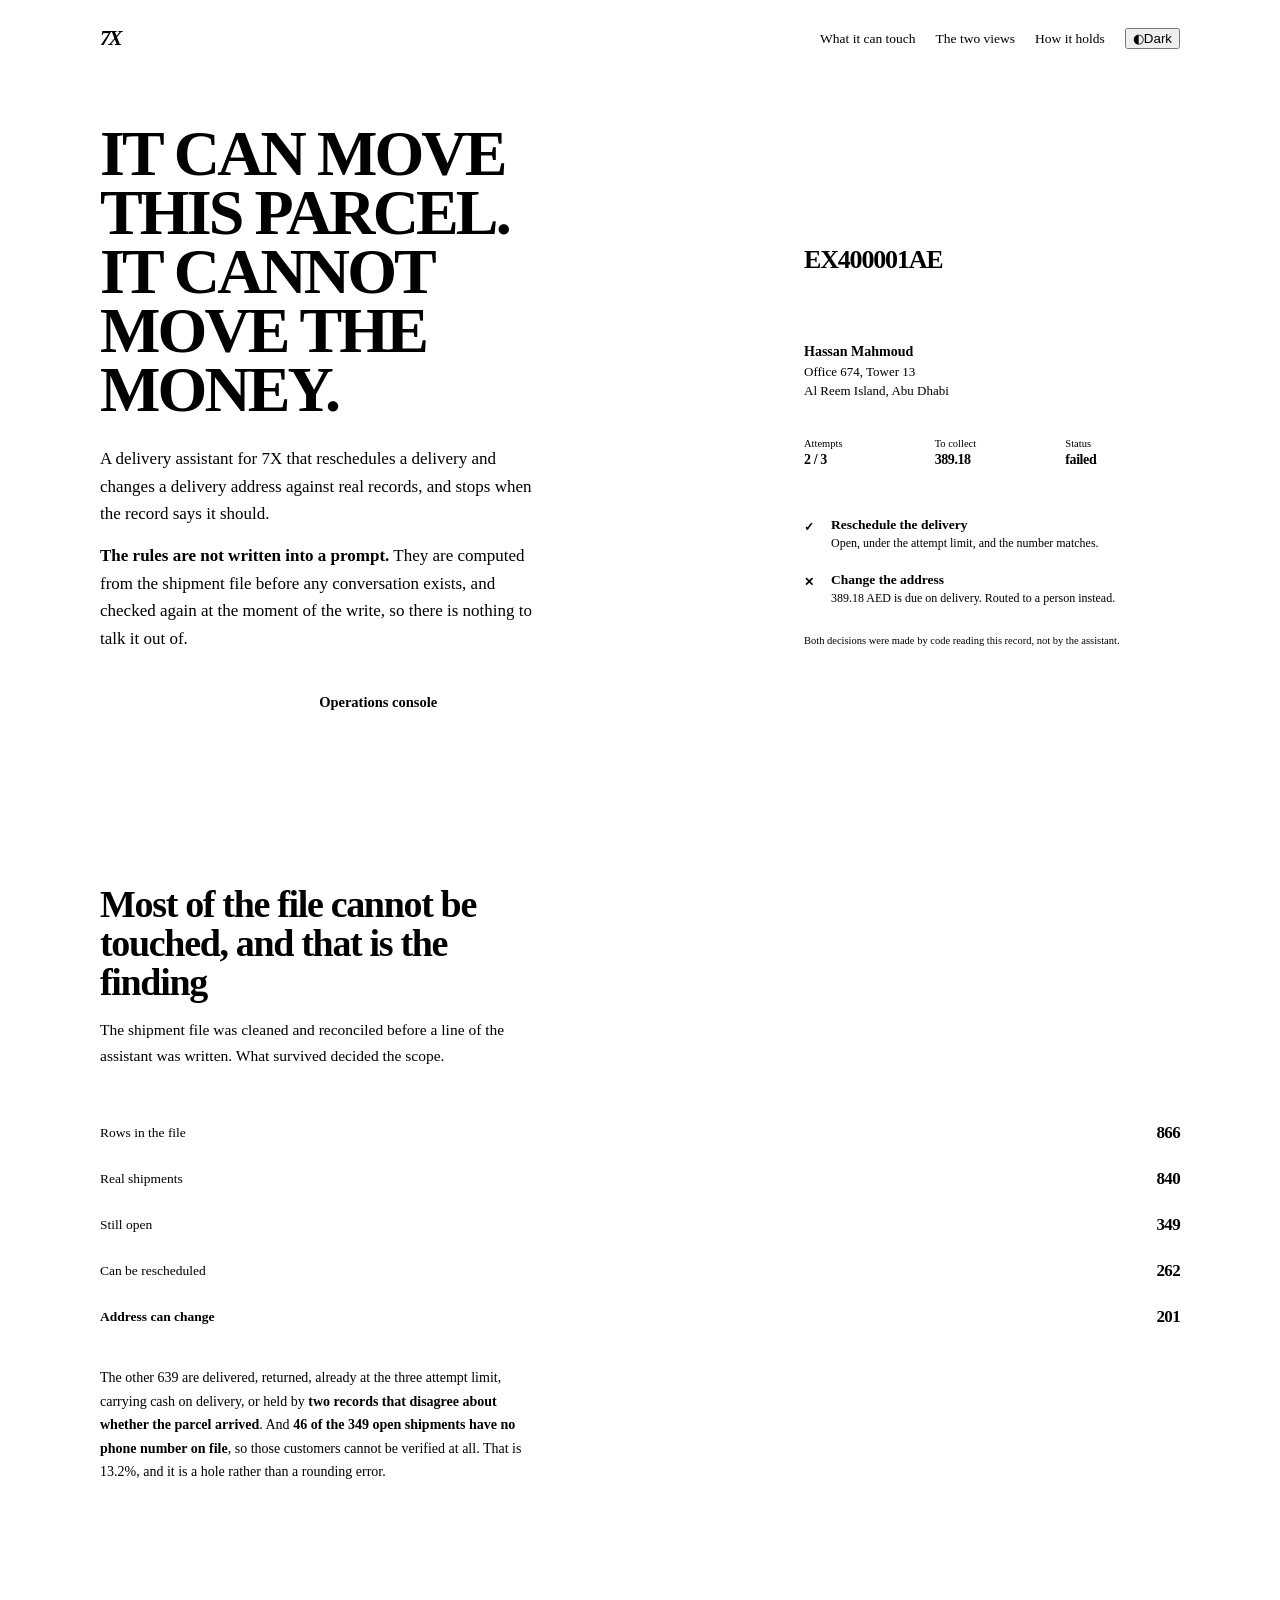
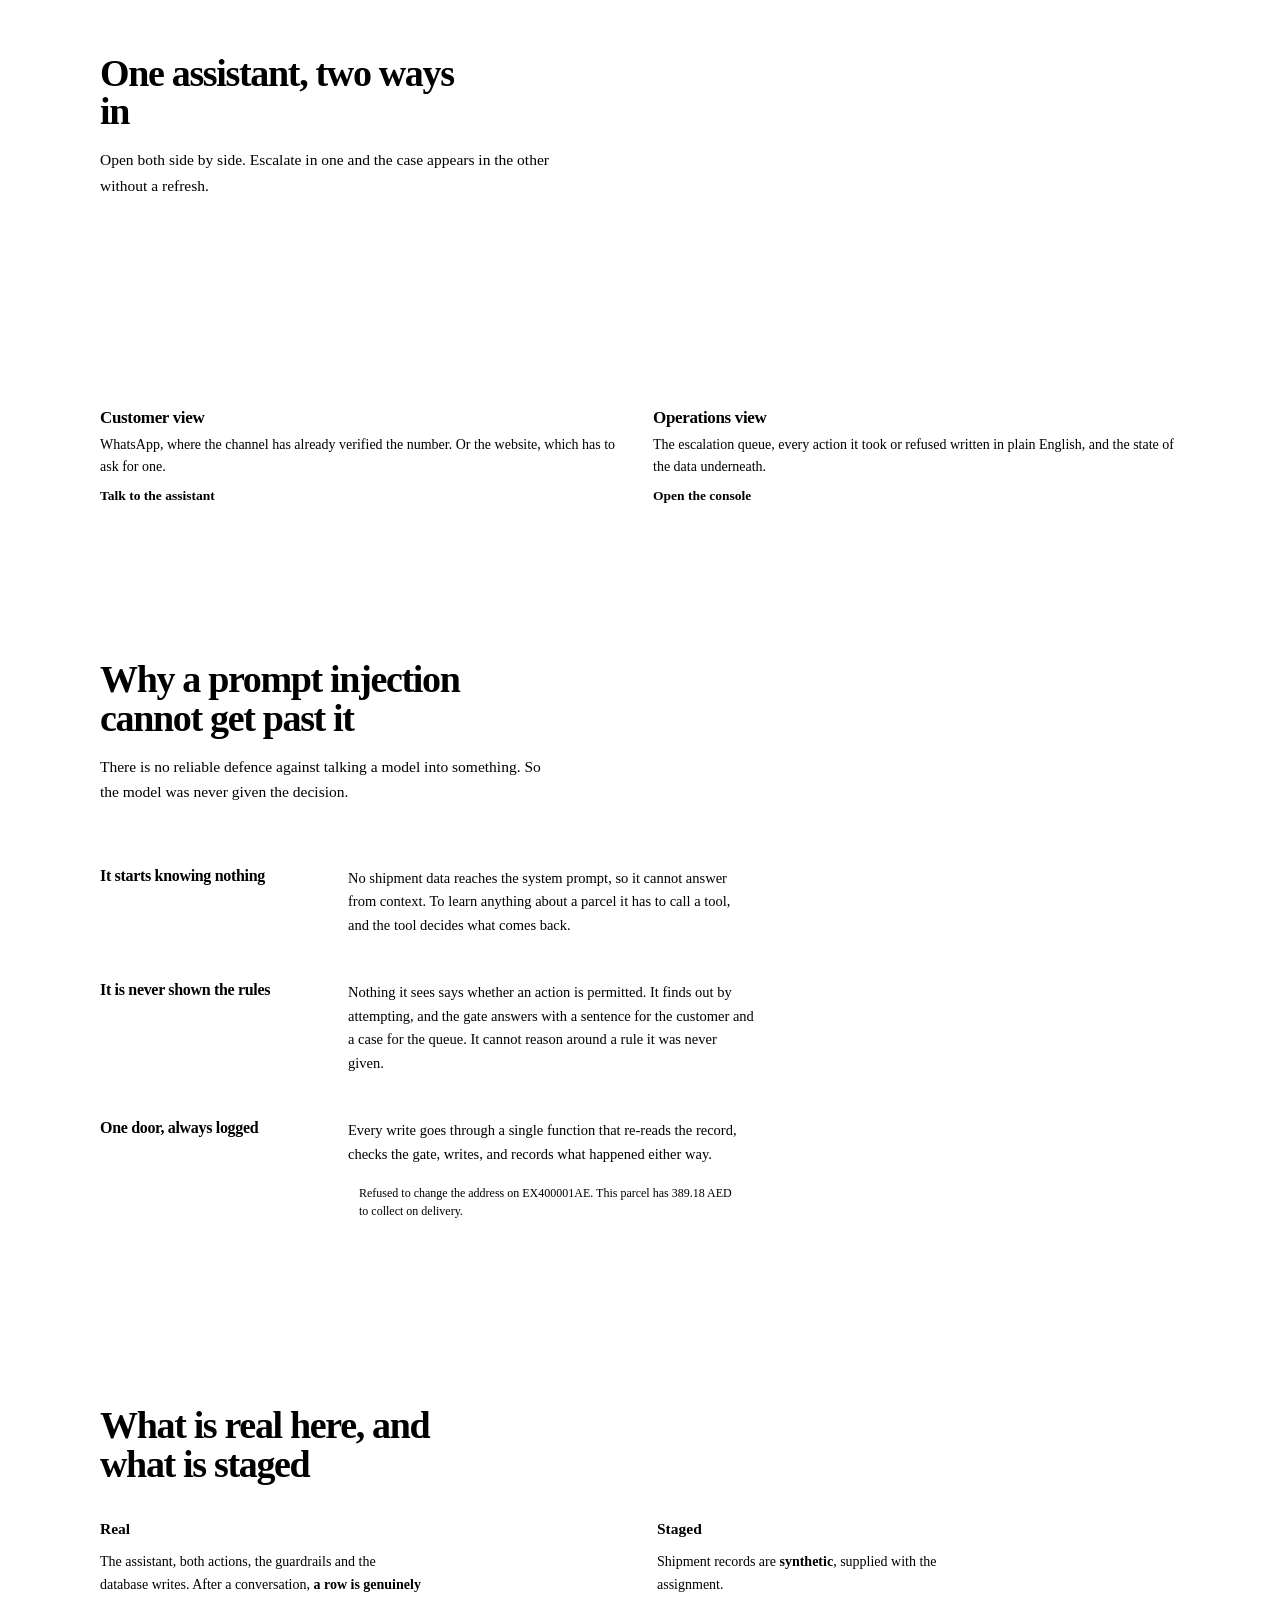
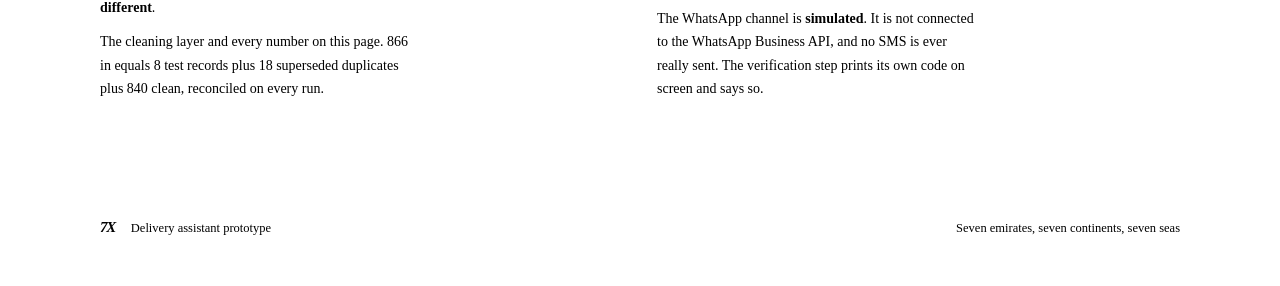
==== app/static/index.html @ ff7ba282 "Redesign both themes around the object this product is actually about The dark theme was dominant tr" ====
<!doctype html>
<html lang="en">
<head>
<meta charset="utf-8">
<meta name="viewport" content="width=device-width, initial-scale=1">
<title>7X delivery assistant</title>
<link rel="stylesheet" href="/static/theme.css">
<script src="/static/theme.js"></script>
<style>
/* ============================================================================
   Landing page.

   The hero is a waybill, because that is the object this product is actually
   about: a record, and a decision about whether it can be touched. It is not a
   picture of motion -- motion is 7X's corporate line, not this product's point.
   The product's point is restraint.

   Boldness is spent on that one object. Everything around it is quiet: hairline
   rules, one accent colour, no card kit, and one piece of motion on the whole
   page -- the two verdicts landing on the waybill once, on load.
   ============================================================================ */

body { display: block; }

.shell { max-width: 1080px; margin: 0 auto; padding: 0 28px; }
@media (max-width: 700px) { .shell { padding: 0 18px; } }

/* ---------------------------------------------------------------- nav */
nav { display: flex; align-items: center; gap: 20px; padding: 20px 0 0; }
nav .mark { font-family: var(--font-display); font-size: 21px; font-weight: 800;
            font-style: italic; letter-spacing: -.09em; color: var(--text); line-height: 1; }
nav .sp { flex: 1; }
nav a { color: var(--text-soft); text-decoration: none; font-size: 13.5px; font-weight: 520; }
nav a:hover { color: var(--text); }
@media (max-width: 760px) { nav .hide { display: none; } }

/* ---------------------------------------------------------------- hero */
.hero { display: grid; grid-template-columns: 1fr 392px; gap: 60px;
        align-items: center; padding: 76px 0 84px; }
@media (max-width: 960px) { .hero { grid-template-columns: 1fr; gap: 44px; padding: 52px 0 60px; } }

h1 { font-family: var(--font-display); font-weight: 800; text-transform: uppercase;
     font-size: clamp(38px, 5.6vw, 64px); letter-spacing: -.045em; line-height: .92;
     margin: 0 0 26px; max-width: 13ch; }
.claim { font-size: 17px; line-height: 1.62; color: var(--text-soft); max-width: 52ch;
         margin: 0 0 14px; }
.claim strong { color: var(--text); font-weight: 620; }
.hero .cta { display: flex; gap: 10px; flex-wrap: wrap; margin-top: 30px; }
.cta a { text-decoration: none; padding: 12px 20px; border-radius: 9px; font-size: 14.5px;
         font-weight: 620; }
.cta .solid { background: var(--brand); color: #fff; }
.cta .solid:hover { background: var(--brand-2); }
.cta .wire { color: var(--text); border: 1px solid var(--line-strong); }
.cta .wire:hover { border-color: var(--text-faint); background: var(--surface-2); }

/* ---------------------------------------------------------------- the waybill */
.bill { background: var(--surface); border: 1px solid var(--line-strong);
        border-radius: 4px; box-shadow: var(--shadow-lg); overflow: hidden;
        font-size: 13px; }
.bill-top { display: flex; align-items: center; gap: 10px; padding: 12px 16px;
            background: var(--ink); color: #fff; }
.bill-top .m { font-family: var(--font-display); font-size: 16px; font-weight: 800;
               font-style: italic; letter-spacing: -.09em; }
.bill-top .svc { margin-left: auto; font-size: 11px; color: rgba(255,255,255,.62);
                 font-weight: 560; }

.bill-id { padding: 16px 16px 12px; border-bottom: 1px dashed var(--line-strong); }
.bill-id .tn { font-family: var(--mono); font-size: 26px; font-weight: 600;
               letter-spacing: -.045em; line-height: 1; }
.bars { display: flex; align-items: flex-end; gap: 1.5px; height: 34px; margin-top: 12px; }
.bars i { display: block; background: var(--text); border-radius: .5px; }

.bill-to { padding: 13px 16px; border-bottom: 1px dashed var(--line-strong); }
.bill-to .who { font-weight: 640; font-size: 14px; margin-bottom: 2px; }
.bill-to .addr { color: var(--text-soft); line-height: 1.5; }

.bill-data { display: grid; grid-template-columns: 1fr 1fr 1fr; }
.bill-data div { padding: 11px 16px; border-right: 1px dashed var(--line-strong); }
.bill-data div:last-child { border-right: 0; }
.bill-data dt { font-size: 10.5px; color: var(--text-faint); margin-bottom: 3px; }
.bill-data dd { margin: 0; font-family: var(--mono); font-size: 14px; font-weight: 600;
                letter-spacing: -.03em; }

/* the perforation, because a waybill tears here */
.perf { height: 11px; background: var(--surface-2);
        border-top: 1px dashed var(--line-strong); border-bottom: 1px dashed var(--line-strong);
        -webkit-mask-image: radial-gradient(circle at 5.5px 50%, transparent 3.2px, #000 3.4px);
        mask-image: radial-gradient(circle at 5.5px 50%, transparent 3.2px, #000 3.4px);
        -webkit-mask-size: 11px 11px; mask-size: 11px 11px; }

.verdicts { padding: 4px 0 6px; background: var(--surface-2); }
.vrow { display: flex; align-items: flex-start; gap: 10px; padding: 10px 16px;
        opacity: 0; transform: translateY(5px); }
.vrow.in { animation: land .5s cubic-bezier(.2,.75,.3,1) forwards; }
.vrow:nth-child(2).in { animation-delay: .38s; }
@keyframes land { to { opacity: 1; transform: none; } }
.vmark { width: 17px; height: 17px; border-radius: 3px; flex-shrink: 0; margin-top: 1px;
         display: grid; place-items: center; font-size: 11px; font-weight: 800; color: #fff; }
.v-ok .vmark    { background: var(--ok); }
.v-no .vmark    { background: var(--blocked); }
.vrow b { display: block; font-size: 13.5px; font-weight: 620; }
.vrow span { display: block; font-size: 12px; color: var(--text-soft); line-height: 1.45;
             margin-top: 2px; }
.bill-foot { padding: 9px 16px 11px; font-size: 10.5px; color: var(--text-faint);
             border-top: 1px solid var(--line); line-height: 1.5; }

/* ---------------------------------------------------------------- sections */
section { padding: 78px 0; border-top: 1px solid var(--line); }
@media (max-width: 700px) { section { padding: 54px 0; } }
h2 { font-family: var(--font-display); font-weight: 800; font-size: clamp(26px, 3.4vw, 38px);
     letter-spacing: -.035em; line-height: 1.02; margin: 0 0 16px; max-width: 20ch; }
.lede { font-size: 15.5px; line-height: 1.64; color: var(--text-soft); max-width: 58ch; margin: 0; }

/* ---------------------------------------------------------------- funnel */
.funnel { margin-top: 42px; }
.fr { display: grid; grid-template-columns: 158px 1fr 74px; gap: 16px; align-items: center;
      padding: 13px 0; border-bottom: 1px solid var(--line); }
.fr:first-child { border-top: 1px solid var(--line); }
@media (max-width: 700px) { .fr { grid-template-columns: 110px 1fr 58px; gap: 10px; } }
.fr .lab { font-size: 13.5px; color: var(--text-soft); }
.fr .track { height: 10px; background: var(--surface-3); border-radius: 2px; overflow: hidden; }
.fr .fill { height: 100%; background: var(--line-strong); border-radius: 2px;
            transform-origin: left; }
.fr.hi .fill { background: var(--brand); }
.fr.hi .lab, .fr.hi .n { color: var(--text); font-weight: 640; }
.fr .n { font-family: var(--mono); font-size: 17px; font-weight: 600; letter-spacing: -.04em;
         text-align: right; font-variant-numeric: tabular-nums; }
.fr.hi .n { color: var(--brand); }
.fnote { margin-top: 26px; font-size: 14px; color: var(--text-soft); line-height: 1.68;
         max-width: 64ch; }
.fnote strong { color: var(--text); font-weight: 620; }

/* ---------------------------------------------------------------- surfaces */
.two { display: grid; grid-template-columns: 1fr 1fr; gap: 26px; margin-top: 42px; }
@media (max-width: 820px) { .two { grid-template-columns: 1fr; gap: 20px; } }
.surf { display: block; text-decoration: none; color: inherit; }
.surf .shot { height: 152px; border: 1px solid var(--line-strong); border-radius: 4px;
              background: var(--surface); overflow: hidden; position: relative;
              transition: border-color .15s; }
.surf:hover .shot { border-color: var(--brand); }
.surf h3 { font-size: 17px; font-weight: 700; letter-spacing: -.02em; margin: 16px 0 6px; }
.surf p { margin: 0; font-size: 14px; color: var(--text-soft); line-height: 1.55; }
.surf .link { display: inline-block; margin-top: 11px; font-size: 13.5px; font-weight: 620;
              color: var(--brand); }
.blk { position: absolute; background: var(--surface-3); border-radius: 2px; }
.blk.b { background: var(--brand); } .blk.g { background: var(--ok); opacity: .55; }
.blk.c { background: var(--blocked); opacity: .5; }

/* ---------------------------------------------------------------- properties */
.props { margin-top: 40px; display: grid; gap: 0; }
.prop { display: grid; grid-template-columns: 220px 1fr; gap: 28px; padding: 22px 0;
        border-bottom: 1px solid var(--line); }
.prop:first-child { border-top: 1px solid var(--line); }
@media (max-width: 760px) { .prop { grid-template-columns: 1fr; gap: 8px; } }
.prop h4 { margin: 0; font-size: 16px; font-weight: 680; letter-spacing: -.02em; }
.prop p { margin: 0; font-size: 14.5px; line-height: 1.62; color: var(--text-soft); max-width: 56ch; }
.prop code { display: block; margin-top: 10px; font-family: var(--mono); font-size: 12px;
             color: var(--blocked); background: var(--blocked-bg); padding: 8px 11px;
             border-radius: 4px; line-height: 1.5; border-left: 3px solid var(--blocked); }

/* ---------------------------------------------------------------- honesty */
.split { display: grid; grid-template-columns: 1fr 1fr; gap: 34px; margin-top: 36px; }
@media (max-width: 760px) { .split { grid-template-columns: 1fr; gap: 26px; } }
.split h4 { margin: 0 0 12px; font-size: 15.5px; font-weight: 680; }
.split p { margin: 0 0 11px; font-size: 14px; line-height: 1.66; color: var(--text-soft);
           max-width: 46ch; }
.split strong { color: var(--text); font-weight: 620; }

footer { padding: 30px 0 42px; border-top: 1px solid var(--line); display: flex;
         gap: 16px; align-items: baseline; flex-wrap: wrap;
         font-size: 12.5px; color: var(--text-faint); }
footer .mark { font-family: var(--font-display); font-size: 15px; font-weight: 800;
               font-style: italic; letter-spacing: -.09em; color: var(--text); }
footer .sp { flex: 1; }
</style>
</head>
<body>

<div class="shell">

  <nav>
    <span class="mark">7X</span>
    <span class="sp"></span>
    <a href="#scope" class="hide">What it can touch</a>
    <a href="#surfaces" class="hide">The two views</a>
    <a href="#holds" class="hide">How it holds</a>
    <button class="theme-btn" onclick="toggleTheme()">
      <span aria-hidden="true">◐</span><span data-theme-label>Dark</span>
    </button>
  </nav>

  <!-- ===================================================== hero
       The waybill is the argument. A record, and what may be done to it. -->
  <div class="hero">

    <div>
      <h1>It can move this parcel. It cannot move the money.</h1>
      <p class="claim">
        A delivery assistant for 7X that reschedules a delivery and changes a delivery address
        against real records, and stops when the record says it should.
      </p>
      <p class="claim">
        <strong>The rules are not written into a prompt.</strong> They are computed from the
        shipment file before any conversation exists, and checked again at the moment of the
        write, so there is nothing to talk it out of.
      </p>
      <div class="cta">
        <a class="solid" href="/chat">Open the customer view</a>
        <a class="wire" href="/ops">Operations console</a>
      </div>
    </div>

    <div class="bill" id="bill">
      <div class="bill-top"><span class="m">7X</span><span>Waybill</span>
        <span class="svc">Domestic standard</span></div>

      <div class="bill-id">
        <div class="tn">EX400001AE</div>
        <div class="bars" id="bars"></div>
      </div>

      <div class="bill-to">
        <div class="who">Hassan Mahmoud</div>
        <div class="addr">Office 674, Tower 13<br>Al Reem Island, Abu Dhabi</div>
      </div>

      <dl class="bill-data">
        <div><dt>Attempts</dt><dd>2 / 3</dd></div>
        <div><dt>To collect</dt><dd>389.18</dd></div>
        <div><dt>Status</dt><dd>failed</dd></div>
      </dl>

      <div class="perf"></div>

      <div class="verdicts">
        <div class="vrow v-ok"><span class="vmark">✓</span>
          <div><b>Reschedule the delivery</b>
            <span>Open, under the attempt limit, and the number matches.</span></div></div>
        <div class="vrow v-no"><span class="vmark">✕</span>
          <div><b>Change the address</b>
            <span>389.18 AED is due on delivery. Routed to a person instead.</span></div></div>
      </div>

      <div class="bill-foot">
        Both decisions were made by code reading this record, not by the assistant.
      </div>
    </div>

  </div>

  <!-- ===================================================== scope -->
  <section id="scope">
    <h2>Most of the file cannot be touched, and that is the finding</h2>
    <p class="lede">
      The shipment file was cleaned and reconciled before a line of the assistant was written.
      What survived decided the scope.
    </p>

    <div class="funnel" id="funnel">
      <div class="fr"><span class="lab">Rows in the file</span>
        <div class="track"><div class="fill" data-w="100"></div></div><span class="n">866</span></div>
      <div class="fr"><span class="lab">Real shipments</span>
        <div class="track"><div class="fill" data-w="97.0"></div></div><span class="n">840</span></div>
      <div class="fr"><span class="lab">Still open</span>
        <div class="track"><div class="fill" data-w="40.3"></div></div><span class="n">349</span></div>
      <div class="fr"><span class="lab">Can be rescheduled</span>
        <div class="track"><div class="fill" data-w="30.3"></div></div><span class="n">262</span></div>
      <div class="fr hi"><span class="lab">Address can change</span>
        <div class="track"><div class="fill" data-w="23.2"></div></div><span class="n">201</span></div>
    </div>

    <p class="fnote">
      The other 639 are delivered, returned, already at the three attempt limit, carrying cash on
      delivery, or held by <strong>two records that disagree about whether the parcel arrived</strong>.
      And <strong>46 of the 349 open shipments have no phone number on file</strong>, so those
      customers cannot be verified at all. That is 13.2%, and it is a hole rather than a rounding error.
    </p>
  </section>

  <!-- ===================================================== surfaces -->
  <section id="surfaces">
    <h2>One assistant, two ways in</h2>
    <p class="lede">
      Open both side by side. Escalate in one and the case appears in the other without a refresh.
    </p>

    <div class="two">

      <a class="surf" href="/chat">
        <div class="shot">
          <span class="blk" style="left:14px;top:14px;width:38%;height:8px"></span>
          <span class="blk g" style="right:14px;top:32px;width:54%;height:24px"></span>
          <span class="blk" style="left:14px;top:66px;width:62%;height:30px"></span>
          <span class="blk g" style="right:14px;top:104px;width:34%;height:16px"></span>
          <span class="blk b" style="left:14px;bottom:14px;width:26%;height:7px"></span>
        </div>
        <h3>Customer view</h3>
        <p>WhatsApp, where the channel has already verified the number. Or the website, which
           has to ask for one.</p>
        <span class="link">Talk to the assistant</span>
      </a>

      <a class="surf" href="/ops">
        <div class="shot">
          <span class="blk" style="left:12px;top:12px;width:24%;height:128px"></span>
          <span class="blk b" style="left:12px;top:12px;width:24%;height:20px"></span>
          <span class="blk" style="left:40%;top:12px;width:34%;height:7px"></span>
          <span class="blk" style="left:40%;top:30px;width:48%;height:58px"></span>
          <span class="blk c" style="left:40%;top:96px;width:30%;height:14px"></span>
          <span class="blk" style="right:12px;top:12px;width:8%;height:128px"></span>
        </div>
        <h3>Operations view</h3>
        <p>The escalation queue, every action it took or refused written in plain English, and
           the state of the data underneath.</p>
        <span class="link">Open the console</span>
      </a>

    </div>
  </section>

  <!-- ===================================================== how it holds -->
  <section id="holds">
    <h2>Why a prompt injection cannot get past it</h2>
    <p class="lede">
      There is no reliable defence against talking a model into something. So the model was never
      given the decision.
    </p>

    <div class="props">
      <div class="prop">
        <h4>It starts knowing nothing</h4>
        <p>No shipment data reaches the system prompt, so it cannot answer from context. To learn
           anything about a parcel it has to call a tool, and the tool decides what comes back.</p>
      </div>
      <div class="prop">
        <h4>It is never shown the rules</h4>
        <p>Nothing it sees says whether an action is permitted. It finds out by attempting, and
           the gate answers with a sentence for the customer and a case for the queue. It cannot
           reason around a rule it was never given.</p>
      </div>
      <div class="prop">
        <h4>One door, always logged</h4>
        <p>Every write goes through a single function that re-reads the record, checks the gate,
           writes, and records what happened either way.
           <code>Refused to change the address on EX400001AE. This parcel has 389.18 AED to collect on delivery.</code></p>
      </div>
    </div>
  </section>

  <!-- ===================================================== honesty -->
  <section>
    <h2>What is real here, and what is staged</h2>

    <div class="split">
      <div>
        <h4>Real</h4>
        <p>The assistant, both actions, the guardrails and the database writes. After a
           conversation, <strong>a row is genuinely different</strong>.</p>
        <p>The cleaning layer and every number on this page. 866 in equals 8 test records plus
           18 superseded duplicates plus 840 clean, reconciled on every run.</p>
      </div>
      <div>
        <h4>Staged</h4>
        <p>Shipment records are <strong>synthetic</strong>, supplied with the assignment.</p>
        <p>The WhatsApp channel is <strong>simulated</strong>. It is not connected to the WhatsApp
           Business API, and no SMS is ever really sent. The verification step prints its own code
           on screen and says so.</p>
      </div>
    </div>
  </section>

  <footer>
    <span class="mark">7X</span>
    <span>Delivery assistant prototype</span>
    <span class="sp"></span>
    <span>Seven emirates, seven continents, seven seas</span>
  </footer>

</div>

<script>
/* The barcode is derived from the tracking number on the waybill, so it encodes
   the thing it sits under rather than being a decorative texture. */
(function () {
  const tn = document.querySelector(".bill .tn").textContent.trim();
  const bars = document.getElementById("bars");
  let seed = 0;
  for (const ch of tn) seed = (seed * 33 + ch.charCodeAt(0)) >>> 0;
  for (let i = 0; i < 52; i++) {
    seed = (seed * 1103515245 + 12345) >>> 0;
    const b = document.createElement("i");
    b.style.width  = (1 + (seed >> 8) % 3) + "px";
    b.style.height = (68 + (seed >> 16) % 32) + "%";
    b.style.opacity = ((seed >> 4) % 3 === 0) ? ".35" : "1";
    bars.appendChild(b);
  }
})();

/* One orchestrated moment on the whole page: the two verdicts landing on the
   waybill, once, when it comes into view. Nothing else animates on scroll. */
(function () {
  const rows = document.querySelectorAll(".vrow");
  const fills = document.querySelectorAll(".fr .fill");
  fills.forEach(f => { f.style.width = "0%"; });

  const reveal = () => {
    rows.forEach(r => r.classList.add("in"));
    fills.forEach((f, i) => {
      f.style.transition = "width .7s cubic-bezier(.2,.8,.25,1) " + (i * .07 + .05) + "s";
      f.style.width = f.dataset.w + "%";
    });
  };

  if (!window.IntersectionObserver ||
      window.matchMedia("(prefers-reduced-motion: reduce)").matches) {
    rows.forEach(r => r.style.cssText = "opacity:1;transform:none");
    fills.forEach(f => f.style.width = f.dataset.w + "%");
    return;
  }
  const io = new IntersectionObserver((es) => {
    es.forEach(e => { if (e.isIntersecting) { reveal(); io.disconnect(); } });
  }, { threshold: .25 });
  io.observe(document.getElementById("bill"));
  io.observe(document.getElementById("funnel"));
})();
</script>
</body>
</html>
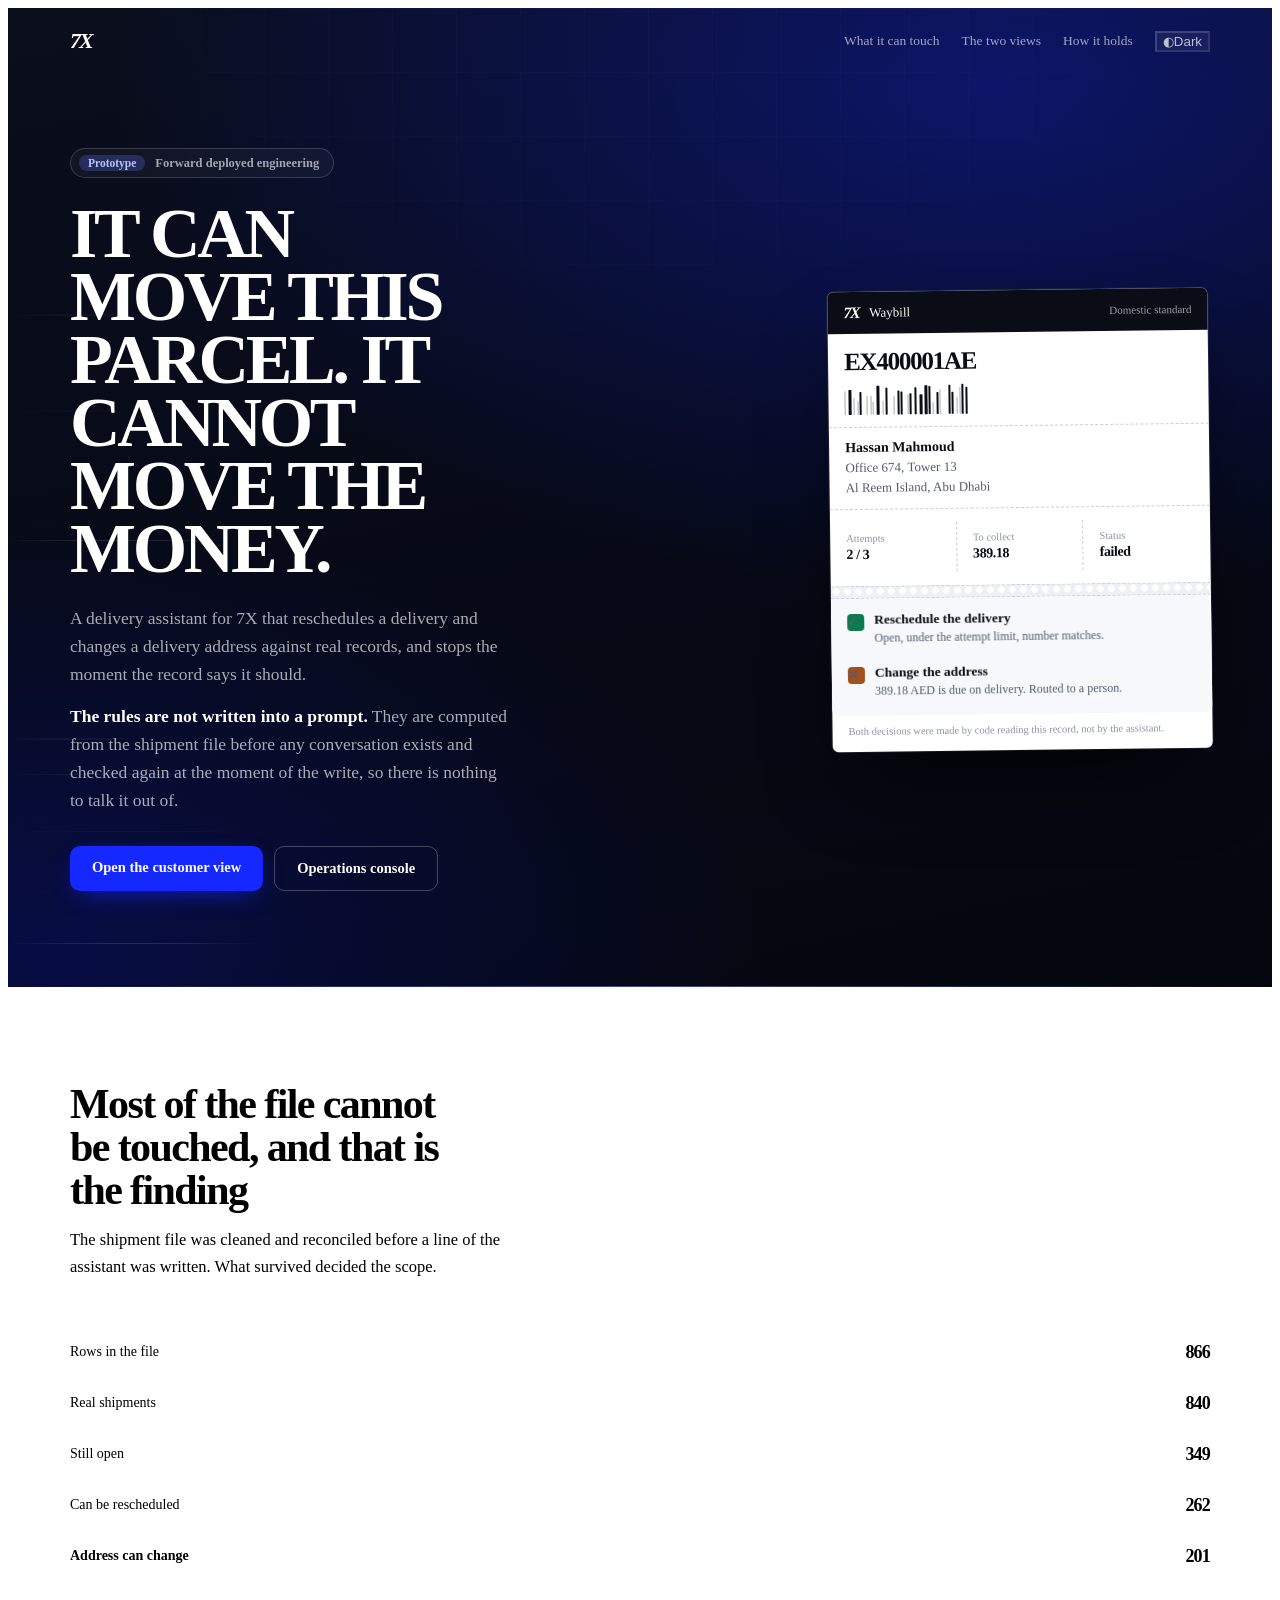
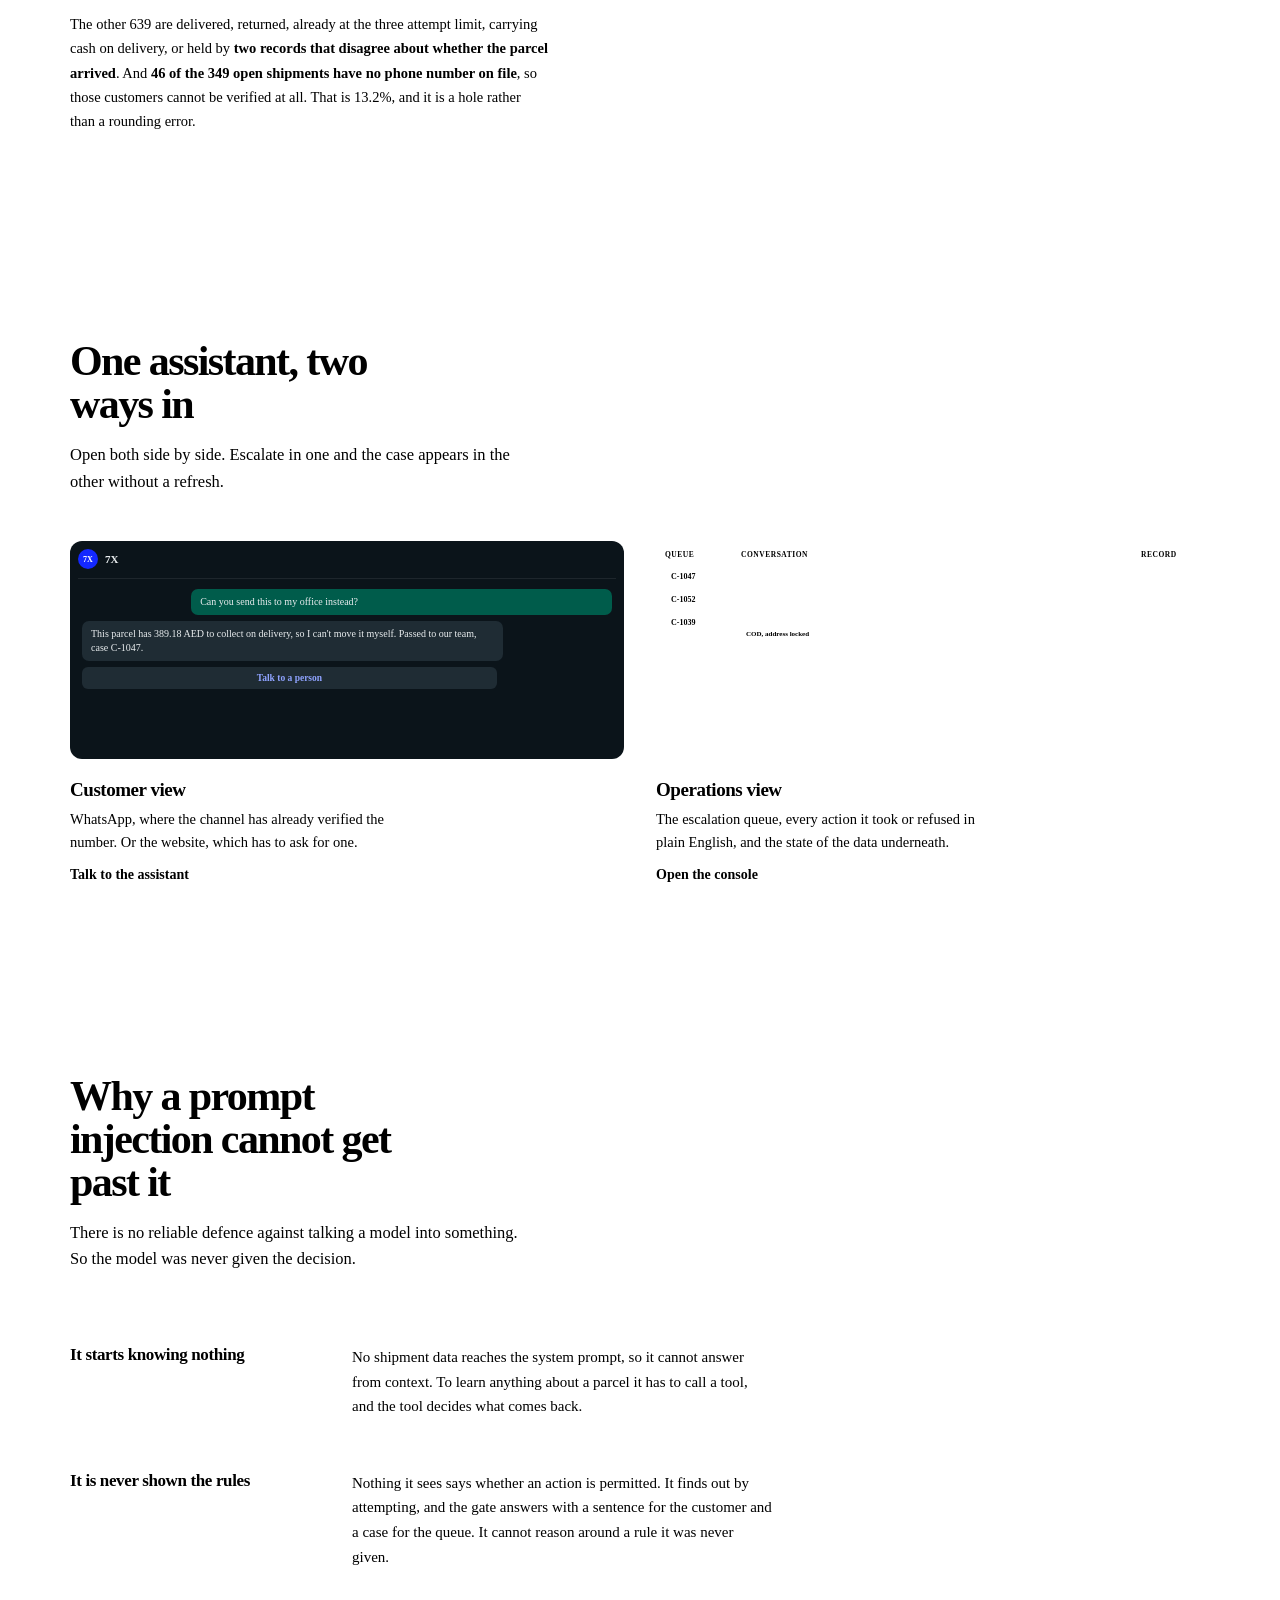
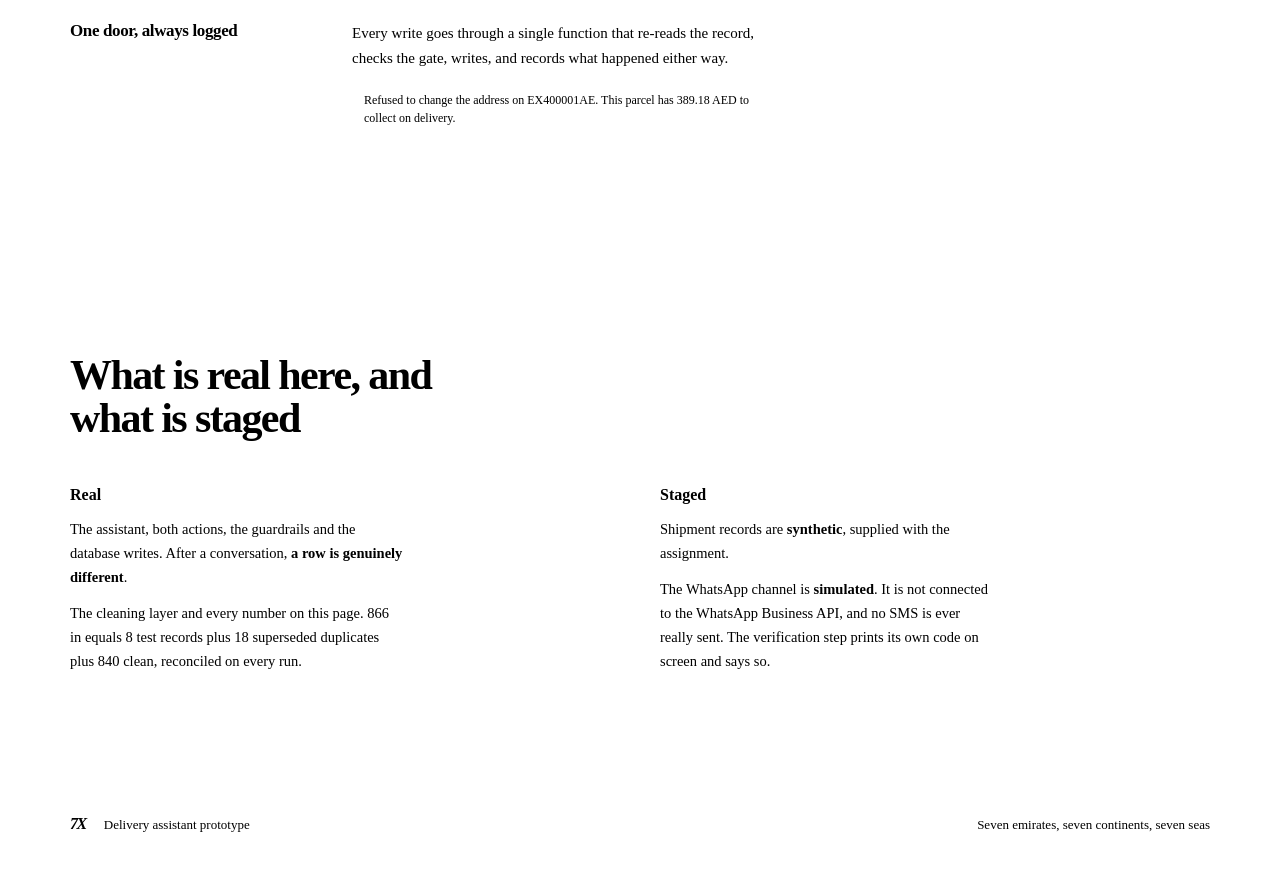
==== commit 6585762e: "Landing page: motion hero back, waybill inside it, white page underneath Two corrections.  The light" ====
--- a/app/static/index.html
+++ b/app/static/index.html
@@ -10,253 +10,303 @@
 /* ============================================================================
    Landing page.
 
-   The hero is a waybill, because that is the object this product is actually
-   about: a record, and a decision about whether it can be touched. It is not a
-   picture of motion -- motion is 7X's corporate line, not this product's point.
-   The product's point is restraint.
-
-   Boldness is spent on that one object. Everything around it is quiet: hairline
-   rules, one accent colour, no card kit, and one piece of motion on the whole
-   page -- the two verdicts landing on the waybill once, on load.
+   Built the way real product sites are: a dark hero band holding the motion and
+   the product object, then a white page under it with generous rhythm and one
+   tinted band for separation. The hero stays dark in BOTH themes, which is both
+   a common pattern and how 7x.ae itself works.
+
+   Two ideas share the hero on purpose. The light trails carry 7X's own line, a
+   world in motion. The waybill floating in them carries THIS product's line,
+   which is the opposite: a record, and a decision to stop. The tension between
+   the two is the argument.
    ============================================================================ */
 
 body { display: block; }
-
-.shell { max-width: 1080px; margin: 0 auto; padding: 0 28px; }
-@media (max-width: 700px) { .shell { padding: 0 18px; } }
-
-/* ---------------------------------------------------------------- nav */
-nav { display: flex; align-items: center; gap: 20px; padding: 20px 0 0; }
-nav .mark { font-family: var(--font-display); font-size: 21px; font-weight: 800;
-            font-style: italic; letter-spacing: -.09em; color: var(--text); line-height: 1; }
+.shell { max-width: 1140px; margin: 0 auto; padding: 0 32px; }
+@media (max-width: 720px) { .shell { padding: 0 20px; } }
+
+/* ================================================================ hero band */
+.hero {
+  position: relative; overflow: hidden; isolation: isolate;
+  background:
+    radial-gradient(120% 90% at 78% 8%, rgba(20,40,255,.34), transparent 58%),
+    radial-gradient(90% 70% at 4% 96%, rgba(10,23,184,.3), transparent 62%),
+    linear-gradient(168deg, #0a0e1d 0%, #070a17 46%, #05070f 100%);
+  color: #fff;
+}
+.hero::after {                       /* hairline horizon so the band does not float */
+  content: ""; position: absolute; left: 0; right: 0; bottom: 0; height: 1px;
+  background: linear-gradient(90deg, transparent, rgba(110,130,255,.55), transparent);
+}
+
+.trails { position: absolute; inset: 0; z-index: 0; pointer-events: none;
+          -webkit-mask-image: linear-gradient(90deg, transparent, #000 14%, #000 86%, transparent);
+          mask-image: linear-gradient(90deg, transparent, #000 14%, #000 86%, transparent); }
+.trail { position: absolute; left: -32%; height: 1.5px; border-radius: 2px;
+         background: linear-gradient(90deg, transparent, var(--c), transparent);
+         animation: streak var(--d) linear infinite var(--delay); }
+@keyframes streak { from { transform: translateX(0); } to { transform: translateX(420%); } }
+
+.grid-bg { position: absolute; inset: 0; z-index: 0; opacity: .5;
+  background-image: linear-gradient(rgba(255,255,255,.045) 1px, transparent 1px),
+                    linear-gradient(90deg, rgba(255,255,255,.045) 1px, transparent 1px);
+  background-size: 64px 64px;
+  -webkit-mask-image: radial-gradient(ellipse 80% 60% at 50% 0%, #000, transparent 75%);
+  mask-image: radial-gradient(ellipse 80% 60% at 50% 0%, #000, transparent 75%); }
+
+/* --- nav */
+nav { position: relative; z-index: 3; display: flex; align-items: center; gap: 22px;
+      padding: 22px 0; }
+nav .mark { font-family: var(--font-display); font-size: 22px; font-weight: 800;
+            font-style: italic; letter-spacing: -.09em; color: #fff; line-height: 1; }
 nav .sp { flex: 1; }
-nav a { color: var(--text-soft); text-decoration: none; font-size: 13.5px; font-weight: 520; }
-nav a:hover { color: var(--text); }
-@media (max-width: 760px) { nav .hide { display: none; } }
-
-/* ---------------------------------------------------------------- hero */
-.hero { display: grid; grid-template-columns: 1fr 392px; gap: 60px;
-        align-items: center; padding: 76px 0 84px; }
-@media (max-width: 960px) { .hero { grid-template-columns: 1fr; gap: 44px; padding: 52px 0 60px; } }
+nav a { color: rgba(255,255,255,.62); text-decoration: none; font-size: 13.5px; font-weight: 520; }
+nav a:hover { color: #fff; }
+nav .theme-btn { background: rgba(255,255,255,.06); border-color: rgba(255,255,255,.16);
+                 color: rgba(255,255,255,.72); }
+nav .theme-btn:hover { color: #fff; border-color: rgba(255,255,255,.34); }
+@media (max-width: 800px) { nav .hide { display: none; } }
+
+/* --- hero content */
+.hero-in { position: relative; z-index: 2; display: grid;
+           grid-template-columns: 1fr 380px; gap: 64px; align-items: center;
+           padding: 74px 0 96px; }
+@media (max-width: 980px) { .hero-in { grid-template-columns: 1fr; gap: 48px; padding: 50px 0 64px; } }
+
+.tagline { display: inline-flex; align-items: center; gap: 10px; font-size: 12.5px;
+           font-weight: 560; color: rgba(255,255,255,.62); margin-bottom: 24px;
+           border: 1px solid rgba(255,255,255,.16); border-radius: 100px;
+           padding: 6px 14px 6px 8px; background: rgba(255,255,255,.04); }
+.tagline b { background: rgba(94,112,255,.26); color: #b9c3ff; font-weight: 650;
+             border-radius: 100px; padding: 2px 9px; font-size: 11.5px; }
 
 h1 { font-family: var(--font-display); font-weight: 800; text-transform: uppercase;
-     font-size: clamp(38px, 5.6vw, 64px); letter-spacing: -.045em; line-height: .92;
-     margin: 0 0 26px; max-width: 13ch; }
-.claim { font-size: 17px; line-height: 1.62; color: var(--text-soft); max-width: 52ch;
-         margin: 0 0 14px; }
-.claim strong { color: var(--text); font-weight: 620; }
-.hero .cta { display: flex; gap: 10px; flex-wrap: wrap; margin-top: 30px; }
-.cta a { text-decoration: none; padding: 12px 20px; border-radius: 9px; font-size: 14.5px;
-         font-weight: 620; }
-.cta .solid { background: var(--brand); color: #fff; }
-.cta .solid:hover { background: var(--brand-2); }
-.cta .wire { color: var(--text); border: 1px solid var(--line-strong); }
-.cta .wire:hover { border-color: var(--text-faint); background: var(--surface-2); }
-
-/* ---------------------------------------------------------------- the waybill */
-.bill { background: var(--surface); border: 1px solid var(--line-strong);
-        border-radius: 4px; box-shadow: var(--shadow-lg); overflow: hidden;
-        font-size: 13px; }
+     font-size: clamp(40px, 6vw, 70px); letter-spacing: -.048em; line-height: .9;
+     margin: 0 0 24px; max-width: 12ch; }
+.claim { font-size: 17.5px; line-height: 1.6; color: rgba(255,255,255,.66);
+         max-width: 50ch; margin: 0 0 14px; }
+.claim strong { color: #fff; font-weight: 620; }
+
+.cta { display: flex; gap: 11px; flex-wrap: wrap; margin-top: 32px; }
+.cta a { text-decoration: none; padding: 13px 22px; border-radius: 10px; font-size: 14.5px;
+         font-weight: 640; transition: background .14s, border-color .14s; }
+.cta .solid { background: #1428ff; color: #fff; box-shadow: 0 8px 26px -10px rgba(20,40,255,.9); }
+.cta .solid:hover { background: #3a4dff; }
+.cta .wire { color: #fff; border: 1px solid rgba(255,255,255,.24); }
+.cta .wire:hover { border-color: rgba(255,255,255,.55); background: rgba(255,255,255,.05); }
+
+/* --- the waybill, floating in the motion */
+.bill { background: #fff; color: #0a0c16; border-radius: 6px; font-size: 13px;
+        box-shadow: 0 40px 90px -30px rgba(0,0,0,.85), 0 0 0 1px rgba(255,255,255,.1);
+        transform: rotate(-.7deg); }
 .bill-top { display: flex; align-items: center; gap: 10px; padding: 12px 16px;
-            background: var(--ink); color: #fff; }
+            background: #0a0c16; color: #fff; border-radius: 6px 6px 0 0; }
 .bill-top .m { font-family: var(--font-display); font-size: 16px; font-weight: 800;
                font-style: italic; letter-spacing: -.09em; }
-.bill-top .svc { margin-left: auto; font-size: 11px; color: rgba(255,255,255,.62);
-                 font-weight: 560; }
-
-.bill-id { padding: 16px 16px 12px; border-bottom: 1px dashed var(--line-strong); }
-.bill-id .tn { font-family: var(--mono); font-size: 26px; font-weight: 600;
-               letter-spacing: -.045em; line-height: 1; }
-.bars { display: flex; align-items: flex-end; gap: 1.5px; height: 34px; margin-top: 12px; }
-.bars i { display: block; background: var(--text); border-radius: .5px; }
-
-.bill-to { padding: 13px 16px; border-bottom: 1px dashed var(--line-strong); }
-.bill-to .who { font-weight: 640; font-size: 14px; margin-bottom: 2px; }
-.bill-to .addr { color: var(--text-soft); line-height: 1.5; }
-
+.bill-top .svc { margin-left: auto; font-size: 11px; color: rgba(255,255,255,.6); }
+.bill-id { padding: 15px 16px 12px; border-bottom: 1px dashed #c9cede; }
+.bill-id .tn { font-family: var(--mono); font-size: 25px; font-weight: 600;
+               letter-spacing: -.05em; line-height: 1; }
+.bars { display: flex; align-items: flex-end; gap: 1.5px; height: 30px; margin-top: 11px; }
+.bars i { display: block; background: #0a0c16; border-radius: .5px; }
+.bill-to { padding: 12px 16px; border-bottom: 1px dashed #c9cede; }
+.bill-to .who { font-weight: 650; font-size: 14px; margin-bottom: 2px; }
+.bill-to .addr { color: #545c70; line-height: 1.5; }
 .bill-data { display: grid; grid-template-columns: 1fr 1fr 1fr; }
-.bill-data div { padding: 11px 16px; border-right: 1px dashed var(--line-strong); }
+.bill-data div { padding: 10px 16px; border-right: 1px dashed #c9cede; }
 .bill-data div:last-child { border-right: 0; }
-.bill-data dt { font-size: 10.5px; color: var(--text-faint); margin-bottom: 3px; }
+.bill-data dt { font-size: 10.5px; color: #8b93a6; margin-bottom: 3px; }
 .bill-data dd { margin: 0; font-family: var(--mono); font-size: 14px; font-weight: 600;
                 letter-spacing: -.03em; }
-
-/* the perforation, because a waybill tears here */
-.perf { height: 11px; background: var(--surface-2);
-        border-top: 1px dashed var(--line-strong); border-bottom: 1px dashed var(--line-strong);
+.perf { height: 11px; background: #eef0f6;
+        border-top: 1px dashed #c9cede; border-bottom: 1px dashed #c9cede;
         -webkit-mask-image: radial-gradient(circle at 5.5px 50%, transparent 3.2px, #000 3.4px);
         mask-image: radial-gradient(circle at 5.5px 50%, transparent 3.2px, #000 3.4px);
         -webkit-mask-size: 11px 11px; mask-size: 11px 11px; }
-
-.verdicts { padding: 4px 0 6px; background: var(--surface-2); }
-.vrow { display: flex; align-items: flex-start; gap: 10px; padding: 10px 16px;
+.verdicts { padding: 4px 0 6px; background: #f7f8fb; border-radius: 0 0 6px 6px; }
+.vrow { display: flex; align-items: flex-start; gap: 10px; padding: 9px 16px;
         opacity: 0; transform: translateY(5px); }
 .vrow.in { animation: land .5s cubic-bezier(.2,.75,.3,1) forwards; }
-.vrow:nth-child(2).in { animation-delay: .38s; }
+.vrow:nth-child(2).in { animation-delay: .4s; }
 @keyframes land { to { opacity: 1; transform: none; } }
-.vmark { width: 17px; height: 17px; border-radius: 3px; flex-shrink: 0; margin-top: 1px;
+.vmark { width: 17px; height: 17px; border-radius: 4px; flex-shrink: 0; margin-top: 1px;
          display: grid; place-items: center; font-size: 11px; font-weight: 800; color: #fff; }
-.v-ok .vmark    { background: var(--ok); }
-.v-no .vmark    { background: var(--blocked); }
-.vrow b { display: block; font-size: 13.5px; font-weight: 620; }
-.vrow span { display: block; font-size: 12px; color: var(--text-soft); line-height: 1.45;
-             margin-top: 2px; }
-.bill-foot { padding: 9px 16px 11px; font-size: 10.5px; color: var(--text-faint);
-             border-top: 1px solid var(--line); line-height: 1.5; }
-
-/* ---------------------------------------------------------------- sections */
-section { padding: 78px 0; border-top: 1px solid var(--line); }
-@media (max-width: 700px) { section { padding: 54px 0; } }
-h2 { font-family: var(--font-display); font-weight: 800; font-size: clamp(26px, 3.4vw, 38px);
-     letter-spacing: -.035em; line-height: 1.02; margin: 0 0 16px; max-width: 20ch; }
-.lede { font-size: 15.5px; line-height: 1.64; color: var(--text-soft); max-width: 58ch; margin: 0; }
-
-/* ---------------------------------------------------------------- funnel */
-.funnel { margin-top: 42px; }
-.fr { display: grid; grid-template-columns: 158px 1fr 74px; gap: 16px; align-items: center;
-      padding: 13px 0; border-bottom: 1px solid var(--line); }
+.v-ok .vmark { background: #0b7a50; } .v-no .vmark { background: #a0511f; }
+.vrow b { display: block; font-size: 13.5px; font-weight: 640; }
+.vrow span { display: block; font-size: 12px; color: #545c70; line-height: 1.45; margin-top: 2px; }
+.bill-note { padding: 8px 16px 12px; font-size: 10.5px; color: #8b93a6; line-height: 1.5; }
+
+/* ================================================================ page */
+section { padding: 96px 0; }
+section.tint { background: var(--surface-2); border-block: 1px solid var(--line); }
+@media (max-width: 720px) { section { padding: 62px 0; } }
+
+.head { max-width: 58ch; margin-bottom: 46px; }
+h2 { font-family: var(--font-display); font-weight: 800; font-size: clamp(28px, 3.6vw, 42px);
+     letter-spacing: -.038em; line-height: 1.02; margin: 0 0 16px; max-width: 18ch; }
+.lede { font-size: 16.5px; line-height: 1.62; color: var(--text-soft); margin: 0; }
+
+/* --- funnel */
+.fr { display: grid; grid-template-columns: 172px 1fr 78px; gap: 18px; align-items: center;
+      padding: 15px 0; border-bottom: 1px solid var(--line); }
 .fr:first-child { border-top: 1px solid var(--line); }
-@media (max-width: 700px) { .fr { grid-template-columns: 110px 1fr 58px; gap: 10px; } }
-.fr .lab { font-size: 13.5px; color: var(--text-soft); }
-.fr .track { height: 10px; background: var(--surface-3); border-radius: 2px; overflow: hidden; }
-.fr .fill { height: 100%; background: var(--line-strong); border-radius: 2px;
-            transform-origin: left; }
-.fr.hi .fill { background: var(--brand); }
-.fr.hi .lab, .fr.hi .n { color: var(--text); font-weight: 640; }
-.fr .n { font-family: var(--mono); font-size: 17px; font-weight: 600; letter-spacing: -.04em;
+@media (max-width: 720px) { .fr { grid-template-columns: 114px 1fr 58px; gap: 11px; } }
+.fr .lab { font-size: 14px; color: var(--text-soft); }
+.fr .track { height: 10px; background: var(--surface-3); border-radius: 3px; overflow: hidden; }
+.fr .fill { height: 100%; background: var(--line-strong); border-radius: 3px; }
+.fr.hi .fill { background: linear-gradient(90deg, var(--brand-deep), var(--brand)); }
+.fr.hi .lab { color: var(--text); font-weight: 620; }
+.fr .n { font-family: var(--mono); font-size: 18px; font-weight: 600; letter-spacing: -.045em;
          text-align: right; font-variant-numeric: tabular-nums; }
 .fr.hi .n { color: var(--brand); }
-.fnote { margin-top: 26px; font-size: 14px; color: var(--text-soft); line-height: 1.68;
-         max-width: 64ch; }
+.fnote { margin-top: 30px; font-size: 14.5px; color: var(--text-soft); line-height: 1.68;
+         max-width: 66ch; }
 .fnote strong { color: var(--text); font-weight: 620; }
 
-/* ---------------------------------------------------------------- surfaces */
-.two { display: grid; grid-template-columns: 1fr 1fr; gap: 26px; margin-top: 42px; }
-@media (max-width: 820px) { .two { grid-template-columns: 1fr; gap: 20px; } }
+/* --- the two surfaces, shown as real miniatures rather than grey blocks */
+.two { display: grid; grid-template-columns: 1fr 1fr; gap: 32px; }
+@media (max-width: 860px) { .two { grid-template-columns: 1fr; gap: 26px; } }
 .surf { display: block; text-decoration: none; color: inherit; }
-.surf .shot { height: 152px; border: 1px solid var(--line-strong); border-radius: 4px;
-              background: var(--surface); overflow: hidden; position: relative;
-              transition: border-color .15s; }
-.surf:hover .shot { border-color: var(--brand); }
-.surf h3 { font-size: 17px; font-weight: 700; letter-spacing: -.02em; margin: 16px 0 6px; }
-.surf p { margin: 0; font-size: 14px; color: var(--text-soft); line-height: 1.55; }
-.surf .link { display: inline-block; margin-top: 11px; font-size: 13.5px; font-weight: 620;
+.shot { height: 218px; border-radius: 12px; overflow: hidden; position: relative;
+        border: 1px solid var(--line); background: var(--surface);
+        box-shadow: var(--shadow); transition: transform .18s, box-shadow .18s; }
+.surf:hover .shot { transform: translateY(-4px); box-shadow: var(--shadow-lg); }
+.surf h3 { font-size: 19px; font-weight: 720; letter-spacing: -.024em; margin: 20px 0 7px; }
+.surf p { margin: 0; font-size: 14.5px; color: var(--text-soft); line-height: 1.58; max-width: 46ch; }
+.surf .link { display: inline-block; margin-top: 13px; font-size: 14px; font-weight: 640;
               color: var(--brand); }
-.blk { position: absolute; background: var(--surface-3); border-radius: 2px; }
-.blk.b { background: var(--brand); } .blk.g { background: var(--ok); opacity: .55; }
-.blk.c { background: var(--blocked); opacity: .5; }
-
-/* ---------------------------------------------------------------- properties */
-.props { margin-top: 40px; display: grid; gap: 0; }
-.prop { display: grid; grid-template-columns: 220px 1fr; gap: 28px; padding: 22px 0;
+
+.mini-wa { position: absolute; inset: 0; background: #0b141a; padding: 10px 12px; }
+.mini-wa .hd { display: flex; align-items: center; gap: 7px; padding-bottom: 9px;
+               border-bottom: 1px solid rgba(255,255,255,.08); margin: -2px -4px 10px; }
+.mini-wa .av { width: 20px; height: 20px; border-radius: 50%; background: #1428ff;
+               display: grid; place-items: center; font-size: 8px; font-weight: 800; color: #fff; }
+.mini-wa .nm { font-size: 11px; font-weight: 640; color: #e9edef; }
+.bub2 { max-width: 76%; padding: 6px 9px; border-radius: 7px; font-size: 10px; line-height: 1.4;
+        margin-bottom: 6px; color: #e9edef; }
+.bub2.i { background: #1f2c34; } .bub2.o { background: #005c4b; margin-left: auto; }
+.mini-wa .rb { background: #1f2c34; color: #8fa3ff; font-size: 9.5px; text-align: center;
+               padding: 6px; border-radius: 6px; max-width: 76%; font-weight: 560; }
+
+.mini-ops { position: absolute; inset: 0; display: grid; grid-template-columns: 76px 1fr 78px;
+            background: var(--surface-2); }
+.mini-ops .col { padding: 9px; border-right: 1px solid var(--line); }
+.mini-ops .col:last-child { border-right: 0; }
+.mini-ops .ttl { font-size: 7.5px; font-weight: 750; color: var(--text-faint);
+                 letter-spacing: .07em; margin-bottom: 8px; }
+.mini-ops .case { padding: 5px 6px; border-radius: 5px; background: var(--surface);
+                  border: 1px solid var(--line); margin-bottom: 4px; font-weight: 620;
+                  font-size: 8px; color: var(--text-soft); }
+.mini-ops .case.on { border-color: var(--brand); background: var(--brand-soft); color: var(--brand); }
+.mini-ops .ln { height: 5px; border-radius: 2px; background: var(--surface-3); margin-bottom: 5px; }
+.mini-ops .tag { display: inline-block; font-size: 7px; font-weight: 700; padding: 2px 5px;
+                 border-radius: 100px; background: var(--blocked-bg); color: var(--blocked); }
+
+/* --- properties */
+.prop { display: grid; grid-template-columns: 250px 1fr; gap: 32px; padding: 26px 0;
         border-bottom: 1px solid var(--line); }
-.prop:first-child { border-top: 1px solid var(--line); }
-@media (max-width: 760px) { .prop { grid-template-columns: 1fr; gap: 8px; } }
-.prop h4 { margin: 0; font-size: 16px; font-weight: 680; letter-spacing: -.02em; }
-.prop p { margin: 0; font-size: 14.5px; line-height: 1.62; color: var(--text-soft); max-width: 56ch; }
-.prop code { display: block; margin-top: 10px; font-family: var(--mono); font-size: 12px;
-             color: var(--blocked); background: var(--blocked-bg); padding: 8px 11px;
-             border-radius: 4px; line-height: 1.5; border-left: 3px solid var(--blocked); }
-
-/* ---------------------------------------------------------------- honesty */
-.split { display: grid; grid-template-columns: 1fr 1fr; gap: 34px; margin-top: 36px; }
-@media (max-width: 760px) { .split { grid-template-columns: 1fr; gap: 26px; } }
-.split h4 { margin: 0 0 12px; font-size: 15.5px; font-weight: 680; }
-.split p { margin: 0 0 11px; font-size: 14px; line-height: 1.66; color: var(--text-soft);
+.prop:first-of-type { border-top: 1px solid var(--line); }
+@media (max-width: 800px) { .prop { grid-template-columns: 1fr; gap: 10px; } }
+.prop h4 { margin: 0; font-size: 17px; font-weight: 700; letter-spacing: -.022em; }
+.prop p { margin: 0; font-size: 15px; line-height: 1.64; color: var(--text-soft); max-width: 56ch; }
+.prop code { display: block; margin-top: 12px; font-family: var(--mono); font-size: 12px;
+             color: var(--blocked); background: var(--blocked-bg); padding: 9px 12px;
+             border-radius: 5px; line-height: 1.5; border-left: 3px solid var(--blocked); }
+
+/* --- honesty */
+.split { display: grid; grid-template-columns: 1fr 1fr; gap: 40px; }
+@media (max-width: 800px) { .split { grid-template-columns: 1fr; gap: 28px; } }
+.split h4 { margin: 0 0 13px; font-size: 16px; font-weight: 700; }
+.split p { margin: 0 0 12px; font-size: 14.5px; line-height: 1.66; color: var(--text-soft);
            max-width: 46ch; }
 .split strong { color: var(--text); font-weight: 620; }
 
-footer { padding: 30px 0 42px; border-top: 1px solid var(--line); display: flex;
-         gap: 16px; align-items: baseline; flex-wrap: wrap;
-         font-size: 12.5px; color: var(--text-faint); }
-footer .mark { font-family: var(--font-display); font-size: 15px; font-weight: 800;
+footer { padding: 34px 0 46px; border-top: 1px solid var(--line); display: flex; gap: 18px;
+         align-items: baseline; flex-wrap: wrap; font-size: 13px; color: var(--text-faint); }
+footer .mark { font-family: var(--font-display); font-size: 16px; font-weight: 800;
                font-style: italic; letter-spacing: -.09em; color: var(--text); }
 footer .sp { flex: 1; }
 </style>
 </head>
 <body>
 
-<div class="shell">
-
-  <nav>
-    <span class="mark">7X</span>
-    <span class="sp"></span>
-    <a href="#scope" class="hide">What it can touch</a>
-    <a href="#surfaces" class="hide">The two views</a>
-    <a href="#holds" class="hide">How it holds</a>
-    <button class="theme-btn" onclick="toggleTheme()">
-      <span aria-hidden="true">◐</span><span data-theme-label>Dark</span>
-    </button>
-  </nav>
-
-  <!-- ===================================================== hero
-       The waybill is the argument. A record, and what may be done to it. -->
-  <div class="hero">
-
-    <div>
-      <h1>It can move this parcel. It cannot move the money.</h1>
-      <p class="claim">
-        A delivery assistant for 7X that reschedules a delivery and changes a delivery address
-        against real records, and stops when the record says it should.
-      </p>
-      <p class="claim">
-        <strong>The rules are not written into a prompt.</strong> They are computed from the
-        shipment file before any conversation exists, and checked again at the moment of the
-        write, so there is nothing to talk it out of.
-      </p>
-      <div class="cta">
-        <a class="solid" href="/chat">Open the customer view</a>
-        <a class="wire" href="/ops">Operations console</a>
+<!-- ================================================================ hero -->
+<div class="hero">
+  <div class="grid-bg"></div>
+  <div class="trails" id="trails"></div>
+
+  <div class="shell">
+    <nav>
+      <span class="mark">7X</span>
+      <span class="sp"></span>
+      <a href="#scope" class="hide">What it can touch</a>
+      <a href="#views" class="hide">The two views</a>
+      <a href="#holds" class="hide">How it holds</a>
+      <button class="theme-btn" onclick="toggleTheme()">
+        <span aria-hidden="true">◐</span><span data-theme-label>Dark</span></button>
+    </nav>
+
+    <div class="hero-in">
+      <div>
+        <div class="tagline"><b>Prototype</b> Forward deployed engineering</div>
+        <h1>It can move this parcel. It cannot move the money.</h1>
+        <p class="claim">
+          A delivery assistant for 7X that reschedules a delivery and changes a delivery address
+          against real records, and stops the moment the record says it should.
+        </p>
+        <p class="claim">
+          <strong>The rules are not written into a prompt.</strong> They are computed from the
+          shipment file before any conversation exists and checked again at the moment of the
+          write, so there is nothing to talk it out of.
+        </p>
+        <div class="cta">
+          <a class="solid" href="/chat">Open the customer view</a>
+          <a class="wire" href="/ops">Operations console</a>
+        </div>
       </div>
-    </div>
-
-    <div class="bill" id="bill">
-      <div class="bill-top"><span class="m">7X</span><span>Waybill</span>
-        <span class="svc">Domestic standard</span></div>
-
-      <div class="bill-id">
-        <div class="tn">EX400001AE</div>
-        <div class="bars" id="bars"></div>
+
+      <div class="bill" id="bill">
+        <div class="bill-top"><span class="m">7X</span><span>Waybill</span>
+          <span class="svc">Domestic standard</span></div>
+        <div class="bill-id">
+          <div class="tn">EX400001AE</div>
+          <div class="bars" id="bars"></div>
+        </div>
+        <div class="bill-to">
+          <div class="who">Hassan Mahmoud</div>
+          <div class="addr">Office 674, Tower 13<br>Al Reem Island, Abu Dhabi</div>
+        </div>
+        <dl class="bill-data">
+          <div><dt>Attempts</dt><dd>2 / 3</dd></div>
+          <div><dt>To collect</dt><dd>389.18</dd></div>
+          <div><dt>Status</dt><dd>failed</dd></div>
+        </dl>
+        <div class="perf"></div>
+        <div class="verdicts">
+          <div class="vrow v-ok"><span class="vmark">✓</span>
+            <div><b>Reschedule the delivery</b>
+              <span>Open, under the attempt limit, number matches.</span></div></div>
+          <div class="vrow v-no"><span class="vmark">✕</span>
+            <div><b>Change the address</b>
+              <span>389.18 AED is due on delivery. Routed to a person.</span></div></div>
+        </div>
+        <div class="bill-note">Both decisions were made by code reading this record,
+          not by the assistant.</div>
       </div>
-
-      <div class="bill-to">
-        <div class="who">Hassan Mahmoud</div>
-        <div class="addr">Office 674, Tower 13<br>Al Reem Island, Abu Dhabi</div>
-      </div>
-
-      <dl class="bill-data">
-        <div><dt>Attempts</dt><dd>2 / 3</dd></div>
-        <div><dt>To collect</dt><dd>389.18</dd></div>
-        <div><dt>Status</dt><dd>failed</dd></div>
-      </dl>
-
-      <div class="perf"></div>
-
-      <div class="verdicts">
-        <div class="vrow v-ok"><span class="vmark">✓</span>
-          <div><b>Reschedule the delivery</b>
-            <span>Open, under the attempt limit, and the number matches.</span></div></div>
-        <div class="vrow v-no"><span class="vmark">✕</span>
-          <div><b>Change the address</b>
-            <span>389.18 AED is due on delivery. Routed to a person instead.</span></div></div>
-      </div>
-
-      <div class="bill-foot">
-        Both decisions were made by code reading this record, not by the assistant.
-      </div>
-    </div>
-
+    </div>
   </div>
-
-  <!-- ===================================================== scope -->
-  <section id="scope">
-    <h2>Most of the file cannot be touched, and that is the finding</h2>
-    <p class="lede">
-      The shipment file was cleaned and reconciled before a line of the assistant was written.
-      What survived decided the scope.
-    </p>
-
-    <div class="funnel" id="funnel">
+</div>
+
+<!-- ================================================================ scope -->
+<section id="scope">
+  <div class="shell">
+    <div class="head">
+      <h2>Most of the file cannot be touched, and that is the finding</h2>
+      <p class="lede">The shipment file was cleaned and reconciled before a line of the assistant
+        was written. What survived decided the scope.</p>
+    </div>
+
+    <div id="funnel">
       <div class="fr"><span class="lab">Rows in the file</span>
         <div class="track"><div class="fill" data-w="100"></div></div><span class="n">866</span></div>
       <div class="fr"><span class="lab">Real shipments</span>
@@ -273,91 +323,111 @@
       The other 639 are delivered, returned, already at the three attempt limit, carrying cash on
       delivery, or held by <strong>two records that disagree about whether the parcel arrived</strong>.
       And <strong>46 of the 349 open shipments have no phone number on file</strong>, so those
-      customers cannot be verified at all. That is 13.2%, and it is a hole rather than a rounding error.
+      customers cannot be verified at all. That is 13.2%, and it is a hole rather than a rounding
+      error.
     </p>
-  </section>
-
-  <!-- ===================================================== surfaces -->
-  <section id="surfaces">
-    <h2>One assistant, two ways in</h2>
-    <p class="lede">
-      Open both side by side. Escalate in one and the case appears in the other without a refresh.
-    </p>
+  </div>
+</section>
+
+<!-- ================================================================ views -->
+<section class="tint" id="views">
+  <div class="shell">
+    <div class="head">
+      <h2>One assistant, two ways in</h2>
+      <p class="lede">Open both side by side. Escalate in one and the case appears in the other
+        without a refresh.</p>
+    </div>
 
     <div class="two">
-
       <a class="surf" href="/chat">
         <div class="shot">
-          <span class="blk" style="left:14px;top:14px;width:38%;height:8px"></span>
-          <span class="blk g" style="right:14px;top:32px;width:54%;height:24px"></span>
-          <span class="blk" style="left:14px;top:66px;width:62%;height:30px"></span>
-          <span class="blk g" style="right:14px;top:104px;width:34%;height:16px"></span>
-          <span class="blk b" style="left:14px;bottom:14px;width:26%;height:7px"></span>
+          <div class="mini-wa">
+            <div class="hd"><span class="av">7X</span><span class="nm">7X</span></div>
+            <div class="bub2 o">Can you send this to my office instead?</div>
+            <div class="bub2 i">This parcel has 389.18 AED to collect on delivery, so I can't
+              move it myself. Passed to our team, case C-1047.</div>
+            <div class="rb">Talk to a person</div>
+          </div>
         </div>
         <h3>Customer view</h3>
-        <p>WhatsApp, where the channel has already verified the number. Or the website, which
-           has to ask for one.</p>
+        <p>WhatsApp, where the channel has already verified the number. Or the website, which has
+           to ask for one.</p>
         <span class="link">Talk to the assistant</span>
       </a>
 
       <a class="surf" href="/ops">
         <div class="shot">
-          <span class="blk" style="left:12px;top:12px;width:24%;height:128px"></span>
-          <span class="blk b" style="left:12px;top:12px;width:24%;height:20px"></span>
-          <span class="blk" style="left:40%;top:12px;width:34%;height:7px"></span>
-          <span class="blk" style="left:40%;top:30px;width:48%;height:58px"></span>
-          <span class="blk c" style="left:40%;top:96px;width:30%;height:14px"></span>
-          <span class="blk" style="right:12px;top:12px;width:8%;height:128px"></span>
+          <div class="mini-ops">
+            <div class="col">
+              <div class="ttl">QUEUE</div>
+              <div class="case on">C-1047</div>
+              <div class="case">C-1052</div>
+              <div class="case">C-1039</div>
+            </div>
+            <div class="col">
+              <div class="ttl">CONVERSATION</div>
+              <div class="ln" style="width:72%"></div><div class="ln" style="width:88%"></div>
+              <div class="ln" style="width:54%"></div><div class="ln" style="width:80%"></div>
+              <div class="ln" style="width:40%"></div>
+              <div style="margin-top:10px"><span class="tag">COD, address locked</span></div>
+            </div>
+            <div class="col">
+              <div class="ttl">RECORD</div>
+              <div class="ln" style="width:90%"></div><div class="ln" style="width:70%"></div>
+              <div class="ln" style="width:84%"></div><div class="ln" style="width:58%"></div>
+            </div>
+          </div>
         </div>
         <h3>Operations view</h3>
-        <p>The escalation queue, every action it took or refused written in plain English, and
-           the state of the data underneath.</p>
+        <p>The escalation queue, every action it took or refused in plain English, and the state
+           of the data underneath.</p>
         <span class="link">Open the console</span>
       </a>
-
-    </div>
-  </section>
-
-  <!-- ===================================================== how it holds -->
-  <section id="holds">
-    <h2>Why a prompt injection cannot get past it</h2>
-    <p class="lede">
-      There is no reliable defence against talking a model into something. So the model was never
-      given the decision.
-    </p>
-
-    <div class="props">
-      <div class="prop">
-        <h4>It starts knowing nothing</h4>
-        <p>No shipment data reaches the system prompt, so it cannot answer from context. To learn
-           anything about a parcel it has to call a tool, and the tool decides what comes back.</p>
-      </div>
-      <div class="prop">
-        <h4>It is never shown the rules</h4>
-        <p>Nothing it sees says whether an action is permitted. It finds out by attempting, and
-           the gate answers with a sentence for the customer and a case for the queue. It cannot
-           reason around a rule it was never given.</p>
-      </div>
-      <div class="prop">
-        <h4>One door, always logged</h4>
-        <p>Every write goes through a single function that re-reads the record, checks the gate,
-           writes, and records what happened either way.
-           <code>Refused to change the address on EX400001AE. This parcel has 389.18 AED to collect on delivery.</code></p>
-      </div>
-    </div>
-  </section>
-
-  <!-- ===================================================== honesty -->
-  <section>
-    <h2>What is real here, and what is staged</h2>
-
+    </div>
+  </div>
+</section>
+
+<!-- ================================================================ holds -->
+<section id="holds">
+  <div class="shell">
+    <div class="head">
+      <h2>Why a prompt injection cannot get past it</h2>
+      <p class="lede">There is no reliable defence against talking a model into something. So the
+        model was never given the decision.</p>
+    </div>
+
+    <div class="prop">
+      <h4>It starts knowing nothing</h4>
+      <p>No shipment data reaches the system prompt, so it cannot answer from context. To learn
+         anything about a parcel it has to call a tool, and the tool decides what comes back.</p>
+    </div>
+    <div class="prop">
+      <h4>It is never shown the rules</h4>
+      <p>Nothing it sees says whether an action is permitted. It finds out by attempting, and the
+         gate answers with a sentence for the customer and a case for the queue. It cannot reason
+         around a rule it was never given.</p>
+    </div>
+    <div class="prop">
+      <h4>One door, always logged</h4>
+      <p>Every write goes through a single function that re-reads the record, checks the gate,
+         writes, and records what happened either way.
+         <code>Refused to change the address on EX400001AE. This parcel has 389.18 AED to collect
+         on delivery.</code></p>
+    </div>
+  </div>
+</section>
+
+<!-- ================================================================ honesty -->
+<section class="tint">
+  <div class="shell">
+    <div class="head"><h2>What is real here, and what is staged</h2></div>
     <div class="split">
       <div>
         <h4>Real</h4>
         <p>The assistant, both actions, the guardrails and the database writes. After a
            conversation, <strong>a row is genuinely different</strong>.</p>
-        <p>The cleaning layer and every number on this page. 866 in equals 8 test records plus
-           18 superseded duplicates plus 840 clean, reconciled on every run.</p>
+        <p>The cleaning layer and every number on this page. 866 in equals 8 test records plus 18
+           superseded duplicates plus 840 clean, reconciled on every run.</p>
       </div>
       <div>
         <h4>Staged</h4>
@@ -367,59 +437,72 @@
            on screen and says so.</p>
       </div>
     </div>
-  </section>
-
+  </div>
+</section>
+
+<div class="shell">
   <footer>
     <span class="mark">7X</span>
     <span>Delivery assistant prototype</span>
     <span class="sp"></span>
     <span>Seven emirates, seven continents, seven seas</span>
   </footer>
-
 </div>
 
 <script>
-/* The barcode is derived from the tracking number on the waybill, so it encodes
-   the thing it sits under rather than being a decorative texture. */
+/* Light trails. Generated so density lives in one number, and reseeded each load
+   so it never looks like a static image. */
+(function () {
+  const box = document.getElementById("trails");
+  const C = ["#2d43ff", "#6f81ff", "#ffffff", "#1428ff", "#a8b4ff"];
+  for (let i = 0; i < 30; i++) {
+    const t = document.createElement("span");
+    t.className = "trail";
+    t.style.top = (2 + Math.random() * 96) + "%";
+    t.style.width = (10 + Math.random() * 42) + "%";
+    t.style.height = (Math.random() > .5 ? 1 : 2) + "px";
+    t.style.opacity = (.14 + Math.random() * .6).toFixed(2);
+    t.style.setProperty("--c", C[(Math.random() * C.length) | 0]);
+    t.style.setProperty("--d", (2.2 + Math.random() * 4.4).toFixed(2) + "s");
+    t.style.setProperty("--delay", (-Math.random() * 6).toFixed(2) + "s");
+    box.appendChild(t);
+  }
+})();
+
+/* The barcode encodes the tracking number above it rather than being texture. */
 (function () {
   const tn = document.querySelector(".bill .tn").textContent.trim();
   const bars = document.getElementById("bars");
-  let seed = 0;
-  for (const ch of tn) seed = (seed * 33 + ch.charCodeAt(0)) >>> 0;
-  for (let i = 0; i < 52; i++) {
-    seed = (seed * 1103515245 + 12345) >>> 0;
+  let s = 0; for (const ch of tn) s = (s * 33 + ch.charCodeAt(0)) >>> 0;
+  for (let i = 0; i < 50; i++) {
+    s = (s * 1103515245 + 12345) >>> 0;
     const b = document.createElement("i");
-    b.style.width  = (1 + (seed >> 8) % 3) + "px";
-    b.style.height = (68 + (seed >> 16) % 32) + "%";
-    b.style.opacity = ((seed >> 4) % 3 === 0) ? ".35" : "1";
+    b.style.width = (1 + (s >> 8) % 3) + "px";
+    b.style.height = (66 + (s >> 16) % 34) + "%";
+    b.style.opacity = ((s >> 4) % 3 === 0) ? ".35" : "1";
     bars.appendChild(b);
   }
 })();
 
-/* One orchestrated moment on the whole page: the two verdicts landing on the
-   waybill, once, when it comes into view. Nothing else animates on scroll. */
+/* One orchestrated moment: the verdicts landing, and the funnel measuring out. */
 (function () {
   const rows = document.querySelectorAll(".vrow");
   const fills = document.querySelectorAll(".fr .fill");
-  fills.forEach(f => { f.style.width = "0%"; });
-
-  const reveal = () => {
-    rows.forEach(r => r.classList.add("in"));
-    fills.forEach((f, i) => {
-      f.style.transition = "width .7s cubic-bezier(.2,.8,.25,1) " + (i * .07 + .05) + "s";
+  const still = window.matchMedia("(prefers-reduced-motion: reduce)").matches;
+  fills.forEach(f => { f.style.width = still ? f.dataset.w + "%" : "0%"; });
+  if (still || !window.IntersectionObserver) {
+    rows.forEach(r => r.style.cssText = "opacity:1;transform:none");
+    return;
+  }
+  const io = new IntersectionObserver(es => es.forEach(e => {
+    if (!e.isIntersecting) return;
+    if (e.target.id === "bill") rows.forEach(r => r.classList.add("in"));
+    if (e.target.id === "funnel") fills.forEach((f, i) => {
+      f.style.transition = "width .75s cubic-bezier(.2,.8,.25,1) " + (i * .08) + "s";
       f.style.width = f.dataset.w + "%";
     });
-  };
-
-  if (!window.IntersectionObserver ||
-      window.matchMedia("(prefers-reduced-motion: reduce)").matches) {
-    rows.forEach(r => r.style.cssText = "opacity:1;transform:none");
-    fills.forEach(f => f.style.width = f.dataset.w + "%");
-    return;
-  }
-  const io = new IntersectionObserver((es) => {
-    es.forEach(e => { if (e.isIntersecting) { reveal(); io.disconnect(); } });
-  }, { threshold: .25 });
+    io.unobserve(e.target);
+  }), { threshold: .3 });
   io.observe(document.getElementById("bill"));
   io.observe(document.getElementById("funnel"));
 })();
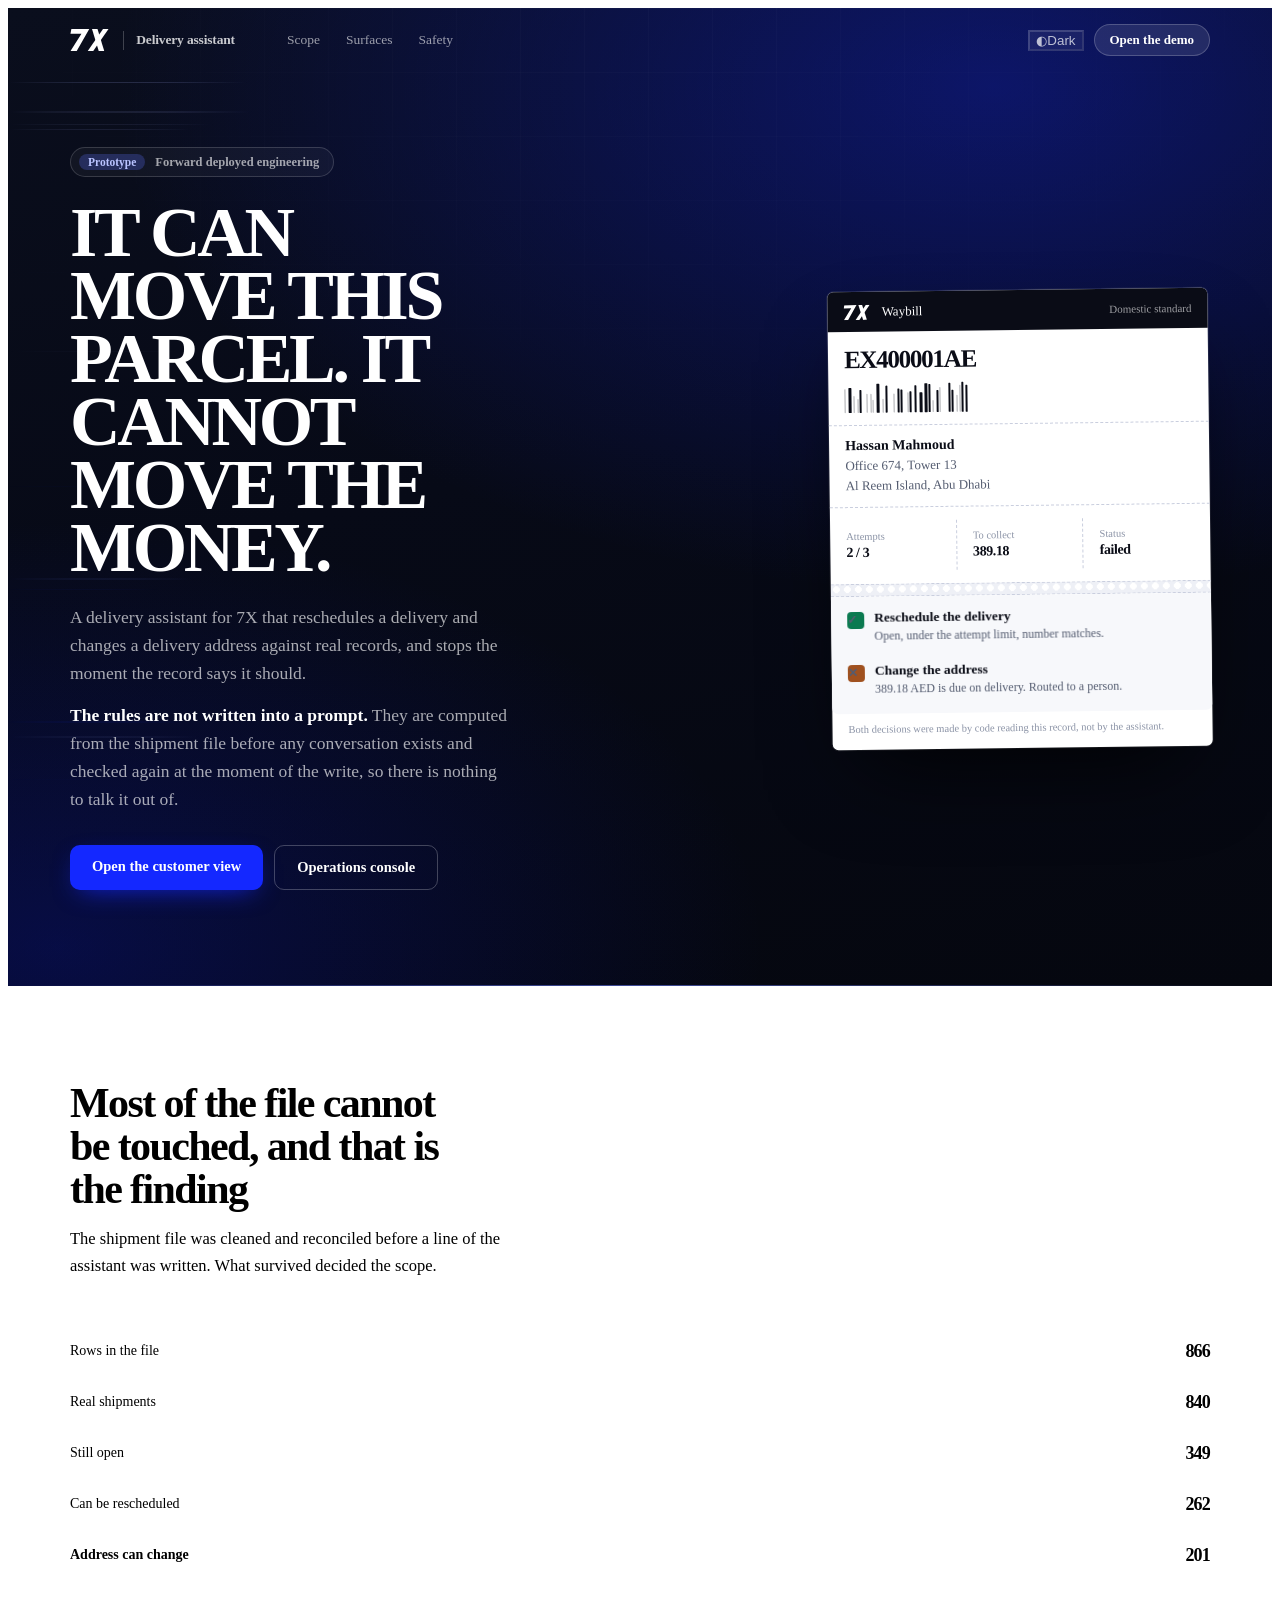
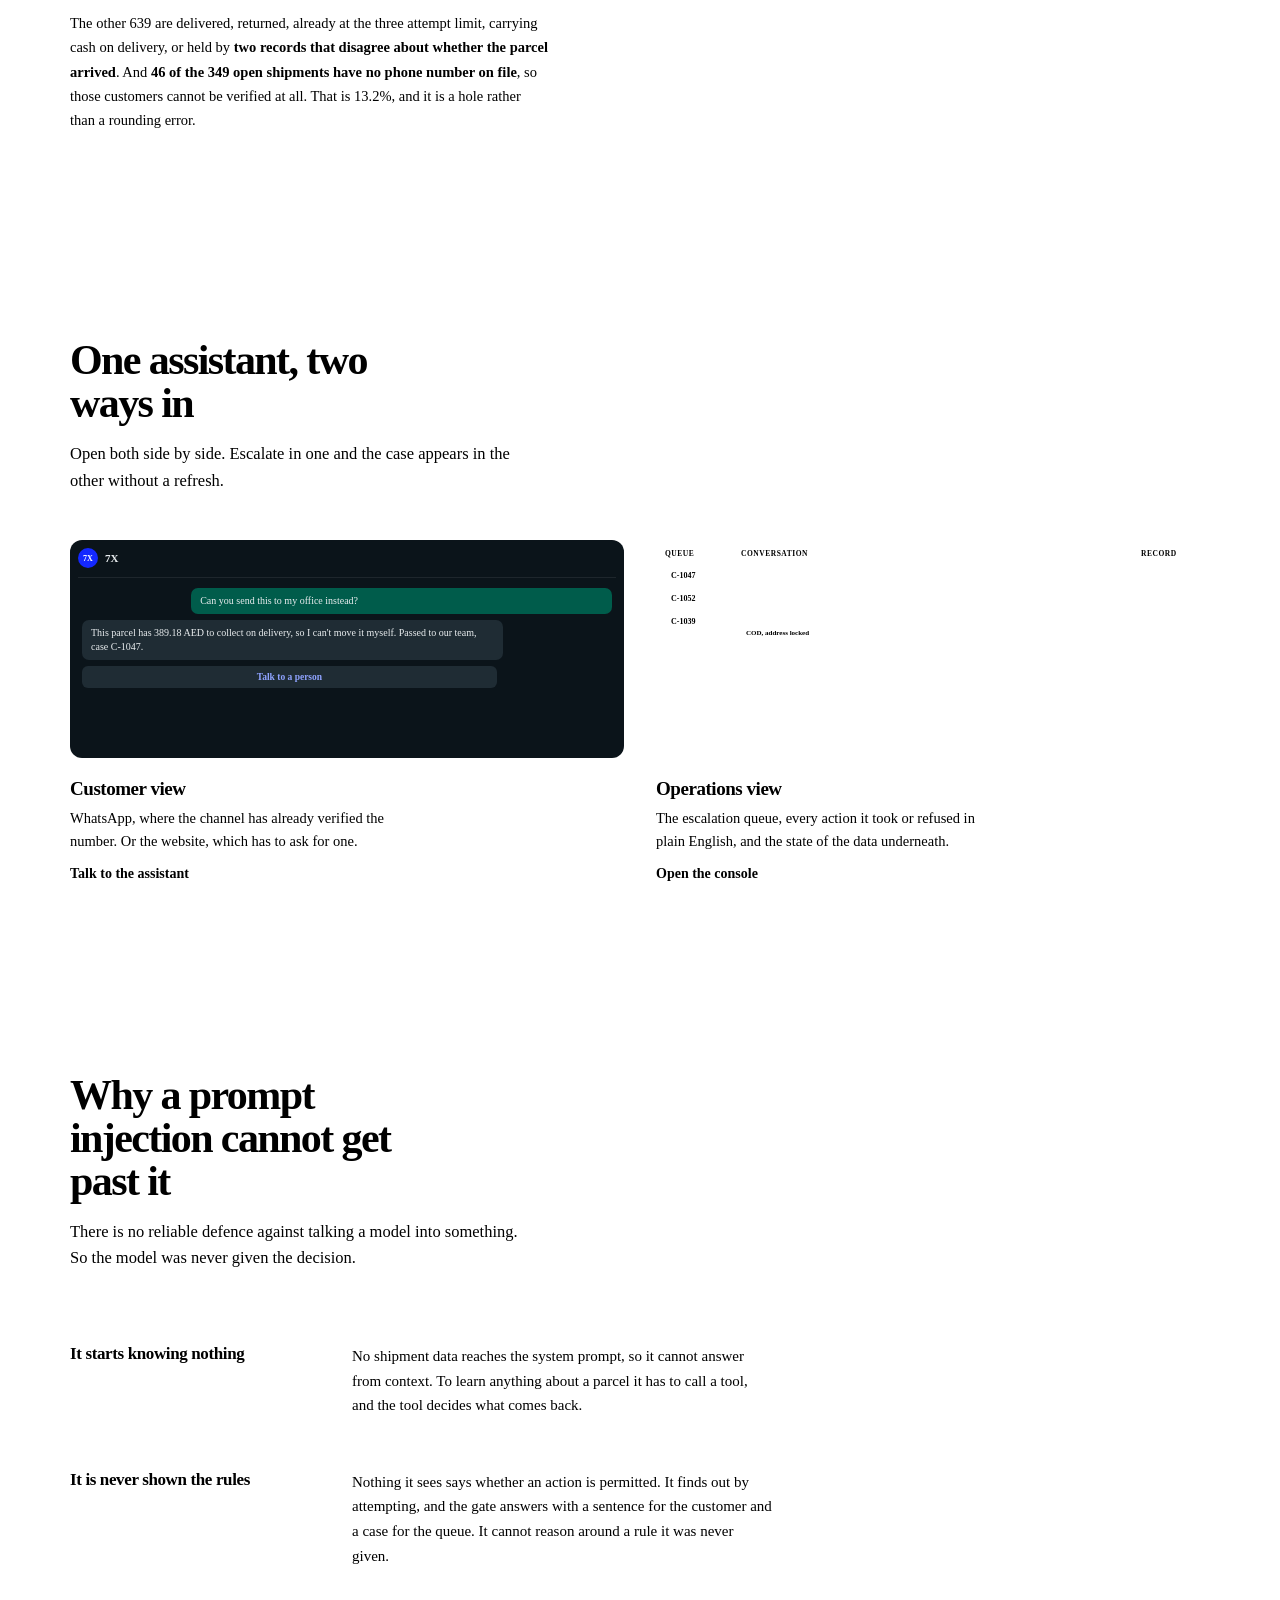
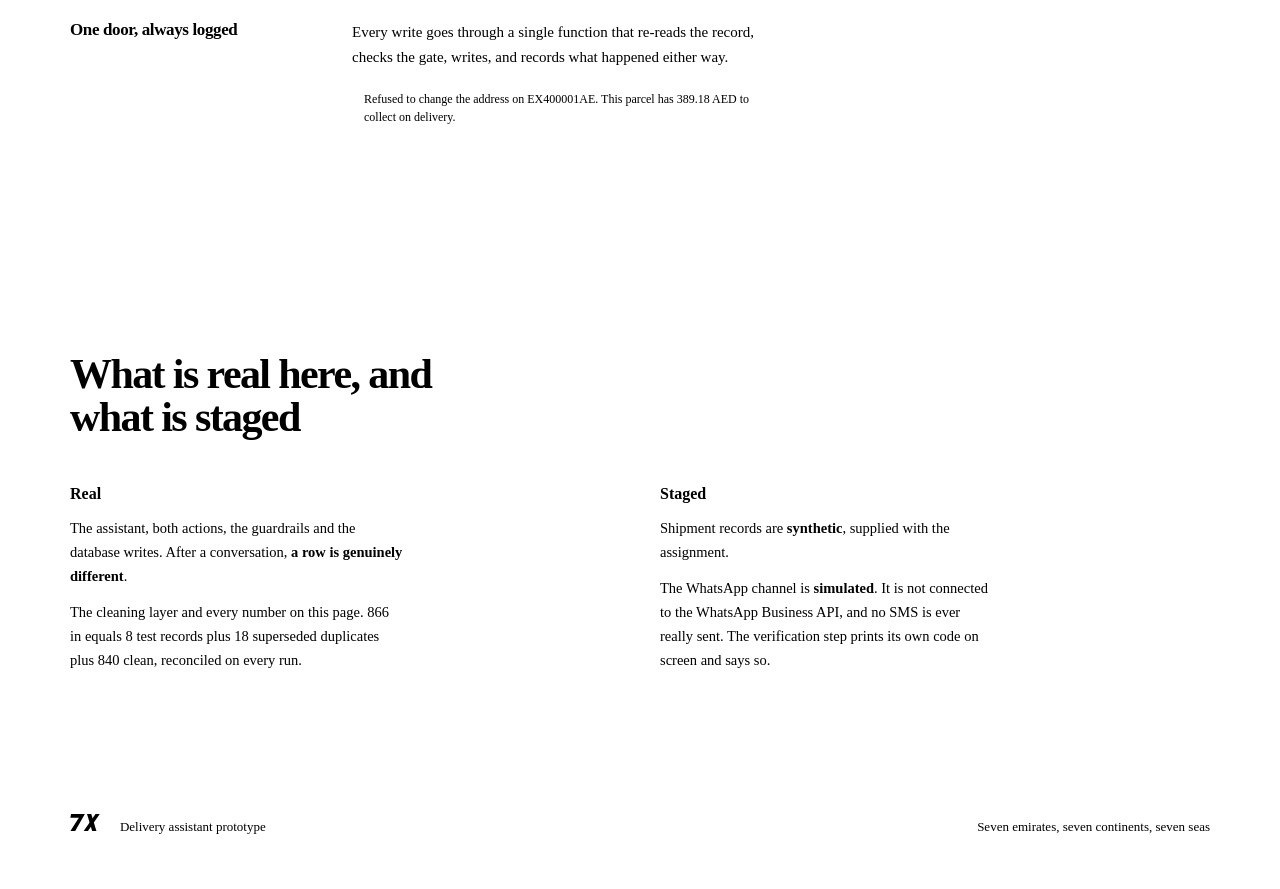
==== commit 460ac715: "Real logo mark, and a nav that behaves like one The mark was the two characters 7X set in an italic " ====
--- a/app/static/index.html
+++ b/app/static/index.html
@@ -54,18 +54,41 @@
   -webkit-mask-image: radial-gradient(ellipse 80% 60% at 50% 0%, #000, transparent 75%);
   mask-image: radial-gradient(ellipse 80% 60% at 50% 0%, #000, transparent 75%); }
 
-/* --- nav */
-nav { position: relative; z-index: 3; display: flex; align-items: center; gap: 22px;
-      padding: 22px 0; }
-nav .mark { font-family: var(--font-display); font-size: 22px; font-weight: 800;
-            font-style: italic; letter-spacing: -.09em; color: #fff; line-height: 1; }
+/* --- nav
+   Sticky, transparent over the hero, and it grows a blurred ground once you
+   scroll past the band so the links never sit on the white page unreadable. */
+.nav-wrap { position: sticky; top: 0; z-index: 30; transition: background .25s, border-color .25s; 
+            border-bottom: 1px solid transparent; }
+.nav-wrap.stuck { background: rgba(7,10,23,.86); backdrop-filter: saturate(170%) blur(16px);
+                  border-bottom-color: rgba(255,255,255,.1); }
+nav { display: flex; align-items: center; gap: 10px; padding: 16px 0; }
+
+/* the lockup: mark, hairline, product name -- the way a product site signs itself */
+.lockup { display: flex; align-items: center; gap: 12px; text-decoration: none; }
+.lockup svg { display: block; height: 22px; width: auto; color: #fff; }
+.lockup .bar { width: 1px; height: 19px; background: rgba(255,255,255,.22); }
+.lockup .pname { font-size: 13.5px; font-weight: 580; color: rgba(255,255,255,.78);
+                 letter-spacing: -.012em; white-space: nowrap; }
+.lockup:hover .pname { color: #fff; }
+@media (max-width: 620px) { .lockup .bar, .lockup .pname { display: none; } }
+
+.navlinks { display: flex; align-items: center; gap: 2px; margin-left: 30px; }
+.navlinks a { position: relative; color: rgba(255,255,255,.6); text-decoration: none;
+              font-size: 13.5px; font-weight: 520; padding: 7px 12px; border-radius: 7px; }
+.navlinks a:hover { color: #fff; background: rgba(255,255,255,.06); }
+.navlinks a.on { color: #fff; }
+.navlinks a.on::after { content: ""; position: absolute; left: 12px; right: 12px; bottom: 2px;
+                        height: 2px; border-radius: 2px; background: #5e70ff; }
 nav .sp { flex: 1; }
-nav a { color: rgba(255,255,255,.62); text-decoration: none; font-size: 13.5px; font-weight: 520; }
-nav a:hover { color: #fff; }
 nav .theme-btn { background: rgba(255,255,255,.06); border-color: rgba(255,255,255,.16);
                  color: rgba(255,255,255,.72); }
 nav .theme-btn:hover { color: #fff; border-color: rgba(255,255,255,.34); }
-@media (max-width: 800px) { nav .hide { display: none; } }
+.nav-cta { text-decoration: none; background: rgba(255,255,255,.1); color: #fff;
+           border: 1px solid rgba(255,255,255,.2); border-radius: 100px;
+           padding: 7px 15px; font-size: 13px; font-weight: 600; white-space: nowrap; }
+.nav-cta:hover { background: #1428ff; border-color: #1428ff; }
+@media (max-width: 900px) { .navlinks { display: none; } }
+@media (max-width: 520px) { .nav-cta { display: none; } }
 
 /* --- hero content */
 .hero-in { position: relative; z-index: 2; display: grid;
@@ -101,8 +124,7 @@
         transform: rotate(-.7deg); }
 .bill-top { display: flex; align-items: center; gap: 10px; padding: 12px 16px;
             background: #0a0c16; color: #fff; border-radius: 6px 6px 0 0; }
-.bill-top .m { font-family: var(--font-display); font-size: 16px; font-weight: 800;
-               font-style: italic; letter-spacing: -.09em; }
+.bill-top .m svg { display: block; height: 15px; width: auto; color: #fff; }
 .bill-top .svc { margin-left: auto; font-size: 11px; color: rgba(255,255,255,.6); }
 .bill-id { padding: 15px 16px 12px; border-bottom: 1px dashed #c9cede; }
 .bill-id .tn { font-family: var(--mono); font-size: 25px; font-weight: 600;
@@ -223,8 +245,7 @@
 
 footer { padding: 34px 0 46px; border-top: 1px solid var(--line); display: flex; gap: 18px;
          align-items: baseline; flex-wrap: wrap; font-size: 13px; color: var(--text-faint); }
-footer .mark { font-family: var(--font-display); font-size: 16px; font-weight: 800;
-               font-style: italic; letter-spacing: -.09em; color: var(--text); }
+footer .flogo svg { display: block; height: 17px; width: auto; color: var(--text); }
 footer .sp { flex: 1; }
 </style>
 </head>
@@ -235,17 +256,24 @@
   <div class="grid-bg"></div>
   <div class="trails" id="trails"></div>
 
-  <div class="shell">
+  <div class="nav-wrap" id="navwrap"><div class="shell">
     <nav>
-      <span class="mark">7X</span>
+      <a class="lockup" href="/" aria-label="7X delivery assistant">
+        <svg viewBox="0 0 60 32" fill="currentColor" aria-hidden="true"><g transform="skewX(-11)"><polygon points="2,0 28,0 16,32 7,32 18,7 2,7"/><polygon points="32,0 40,0 56,32 48,32"/><polygon points="48,0 56,0 40,32 32,32"/></g></svg><span class="bar"></span><span class="pname">Delivery assistant</span>
+      </a>
+      <div class="navlinks">
+        <a href="#scope">Scope</a>
+        <a href="#views">Surfaces</a>
+        <a href="#holds">Safety</a>
+      </div>
       <span class="sp"></span>
-      <a href="#scope" class="hide">What it can touch</a>
-      <a href="#views" class="hide">The two views</a>
-      <a href="#holds" class="hide">How it holds</a>
       <button class="theme-btn" onclick="toggleTheme()">
         <span aria-hidden="true">◐</span><span data-theme-label>Dark</span></button>
+      <a class="nav-cta" href="/chat">Open the demo</a>
     </nav>
-
+  </div></div>
+
+  <div class="shell">
     <div class="hero-in">
       <div>
         <div class="tagline"><b>Prototype</b> Forward deployed engineering</div>
@@ -266,7 +294,7 @@
       </div>
 
       <div class="bill" id="bill">
-        <div class="bill-top"><span class="m">7X</span><span>Waybill</span>
+        <div class="bill-top"><span class="m"><svg viewBox="0 0 60 32" fill="currentColor" aria-hidden="true"><g transform="skewX(-11)"><polygon points="2,0 28,0 16,32 7,32 18,7 2,7"/><polygon points="32,0 40,0 56,32 48,32"/><polygon points="48,0 56,0 40,32 32,32"/></g></svg></span><span>Waybill</span>
           <span class="svc">Domestic standard</span></div>
         <div class="bill-id">
           <div class="tn">EX400001AE</div>
@@ -442,7 +470,7 @@
 
 <div class="shell">
   <footer>
-    <span class="mark">7X</span>
+    <span class="flogo"><svg viewBox="0 0 60 32" fill="currentColor" aria-hidden="true"><g transform="skewX(-11)"><polygon points="2,0 28,0 16,32 7,32 18,7 2,7"/><polygon points="32,0 40,0 56,32 48,32"/><polygon points="48,0 56,0 40,32 32,32"/></g></svg></span>
     <span>Delivery assistant prototype</span>
     <span class="sp"></span>
     <span>Seven emirates, seven continents, seven seas</span>
@@ -482,6 +510,33 @@
     b.style.opacity = ((s >> 4) % 3 === 0) ? ".35" : "1";
     bars.appendChild(b);
   }
+})();
+
+/* The nav gains its ground once the hero band is behind it, and marks which
+   section you are actually in. Both are answers to the reader's own scrolling,
+   not decoration. */
+(function () {
+  const wrap = document.getElementById("navwrap");
+  const links = [...document.querySelectorAll(".navlinks a")];
+  const targets = links.map(a => document.querySelector(a.getAttribute("href")));
+
+  const onScroll = () => {
+    wrap.classList.toggle("stuck", window.scrollY > 40);
+    let current = -1;
+    targets.forEach((t, i) => {
+      if (t && t.getBoundingClientRect().top <= 140) current = i;
+    });
+    links.forEach((a, i) => a.classList.toggle("on", i === current));
+  };
+  addEventListener("scroll", onScroll, { passive: true });
+  onScroll();
+
+  links.forEach(a => a.addEventListener("click", e => {
+    const t = document.querySelector(a.getAttribute("href"));
+    if (!t) return;
+    e.preventDefault();
+    t.scrollIntoView({ behavior: "smooth", block: "start" });
+  }));
 })();
 
 /* One orchestrated moment: the verdicts landing, and the funnel measuring out. */
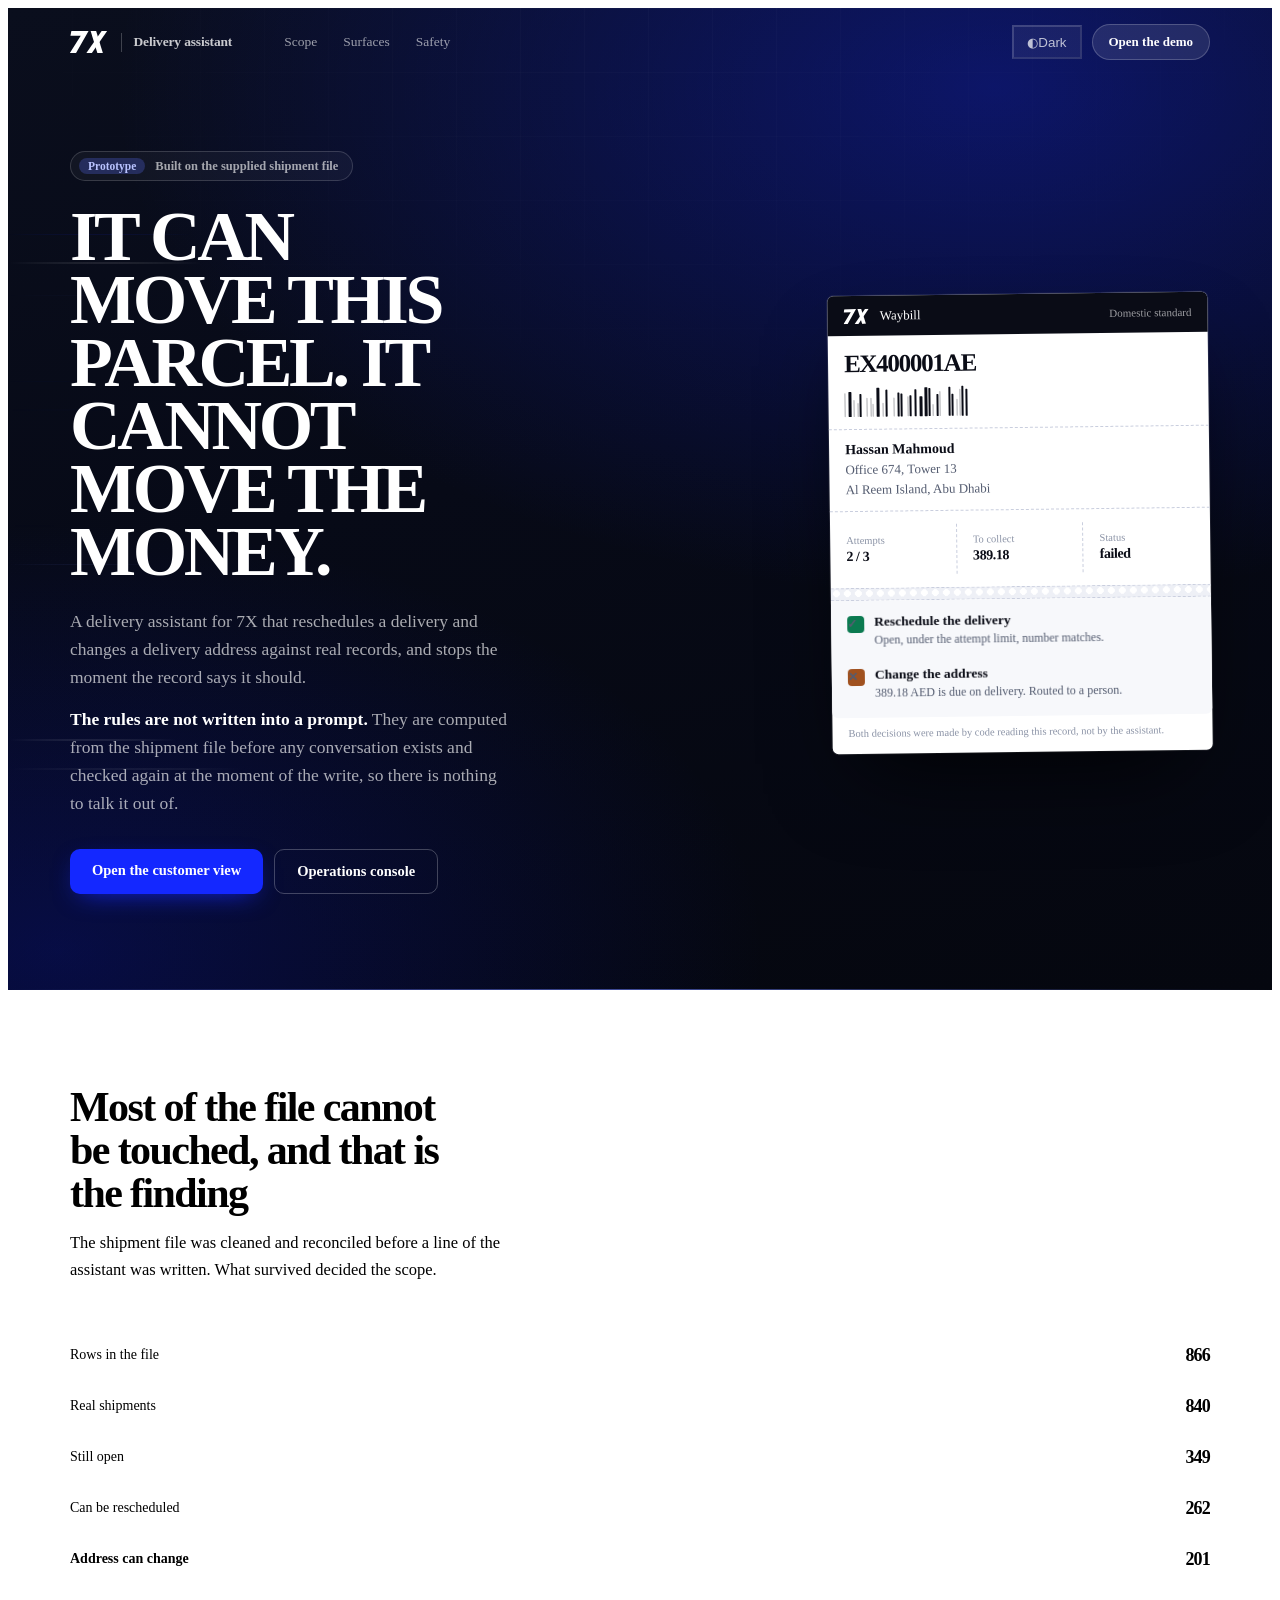
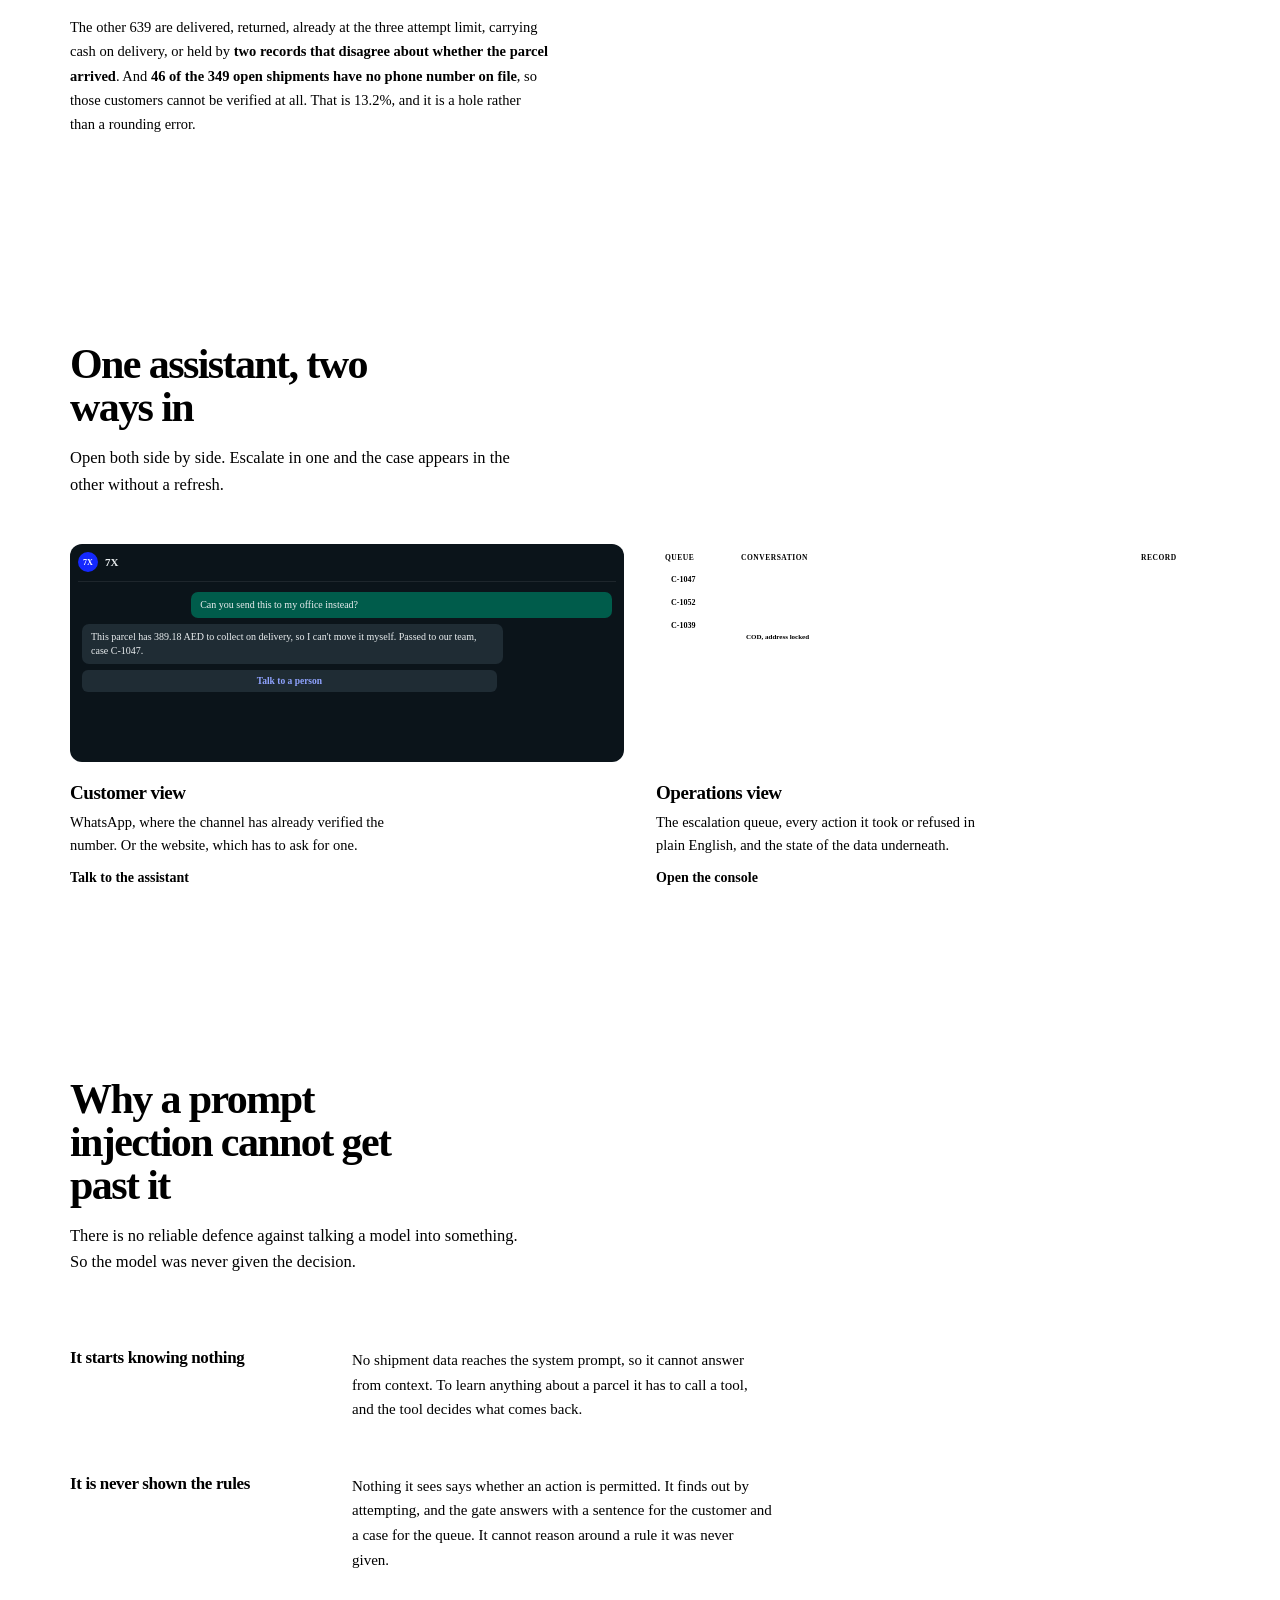
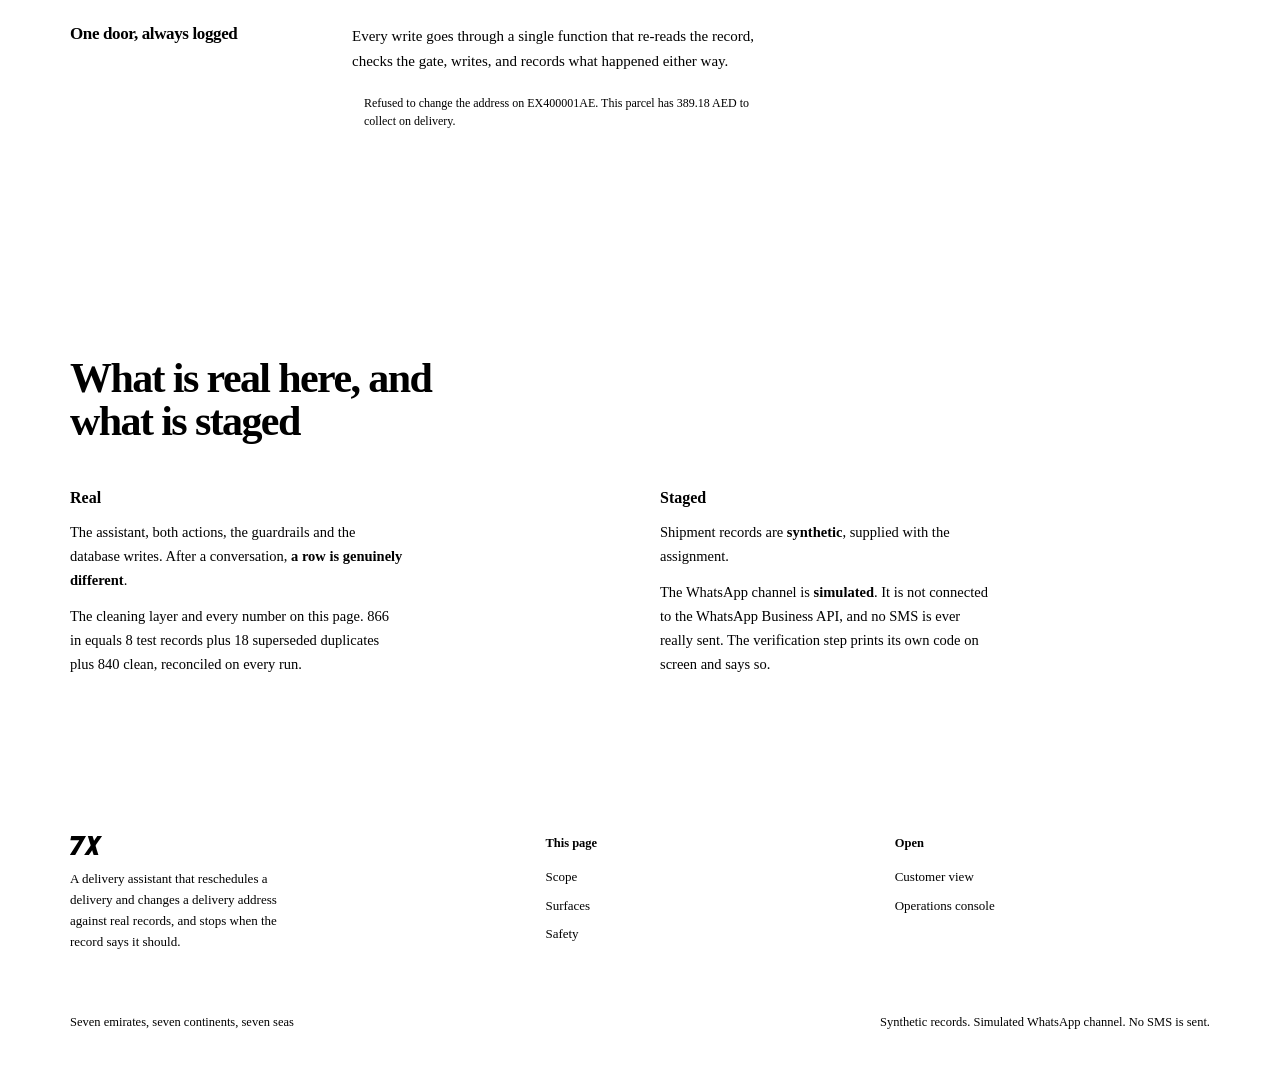
==== commit d2cdba72: "Polish pass: the details a designer stops on Found eight real faults and fixed them.  The tab had no" ====
--- a/app/static/index.html
+++ b/app/static/index.html
@@ -4,6 +4,20 @@
 <meta charset="utf-8">
 <meta name="viewport" content="width=device-width, initial-scale=1">
 <title>7X delivery assistant</title>
+<meta name="description" content="A delivery assistant for 7X that reschedules a delivery and changes a delivery address against real records, and stops when the record says it should.">
+<meta name="theme-color" content="#070a17">
+<link rel="icon" href="data:image/svg+xml,%3Csvg%20xmlns%3D%22http%3A%2F%2Fwww.w3.org%2F2000%2Fsvg%22%20viewBox%3D%22-4%20-8%2064%2048%22%3E%3Crect%20x%3D%22-4%22%20y%3D%22-8%22%20width%3D%2264%22%20height%3D%2248%22%20rx%3D%229%22%20fill%3D%22%25231428ff%22%2F%3E%3Cg%20fill%3D%22%2523ffffff%22%3E%3Cg%20transform%3D%22skewX%28-11%29%22%3E%3Cpolygon%20points%3D%222%2C0%2027%2C0%2015%2C32%206%2C32%2017%2C7%202%2C7%22%2F%3E%3Cpolygon%20points%3D%2230%2C0%2038%2C0%2054%2C32%2046%2C32%22%2F%3E%3Cpolygon%20points%3D%2246%2C0%2054%2C0%2038%2C32%2030%2C32%22%2F%3E%3C%2Fg%3E%3C%2Fg%3E%3C%2Fsvg%3E">
+
+<meta property="og:type" content="website">
+<meta property="og:title" content="7X delivery assistant">
+<meta property="og:description" content="It can move this parcel. It cannot move the money. 866 rows in, 201 safe to act on.">
+<meta name="twitter:card" content="summary">
+
+<link rel="preconnect" href="https://fonts.googleapis.com">
+<link rel="preconnect" href="https://fonts.gstatic.com" crossorigin>
+<link rel="preconnect" href="https://fonts.googleapis.com">
+<link rel="preconnect" href="https://fonts.gstatic.com" crossorigin>
+<link rel="stylesheet" href="https://fonts.googleapis.com/css2?family=Archivo:ital,wght@0,500;0,600;0,700;0,800;1,800&display=swap">
 <link rel="stylesheet" href="/static/theme.css">
 <script src="/static/theme.js"></script>
 <style>
@@ -21,6 +35,8 @@
    the two is the argument.
    ============================================================================ */
 
+html { scroll-behavior: smooth; scroll-padding-top: 88px; }
+@media (prefers-reduced-motion: reduce) { html { scroll-behavior: auto; } }
 body { display: block; }
 .shell { max-width: 1140px; margin: 0 auto; padding: 0 32px; }
 @media (max-width: 720px) { .shell { padding: 0 20px; } }
@@ -81,11 +97,13 @@
                         height: 2px; border-radius: 2px; background: #5e70ff; }
 nav .sp { flex: 1; }
 nav .theme-btn { background: rgba(255,255,255,.06); border-color: rgba(255,255,255,.16);
-                 color: rgba(255,255,255,.72); }
+                 color: rgba(255,255,255,.72); height: 34px; padding: 0 13px; }
 nav .theme-btn:hover { color: #fff; border-color: rgba(255,255,255,.34); }
 .nav-cta { text-decoration: none; background: rgba(255,255,255,.1); color: #fff;
            border: 1px solid rgba(255,255,255,.2); border-radius: 100px;
-           padding: 7px 15px; font-size: 13px; font-weight: 600; white-space: nowrap; }
+           height: 34px; display: inline-flex; align-items: center; padding: 0 16px;
+           font-size: 13px; font-weight: 600; white-space: nowrap;
+           transition: background .14s, border-color .14s; }
 .nav-cta:hover { background: #1428ff; border-color: #1428ff; }
 @media (max-width: 900px) { .navlinks { display: none; } }
 @media (max-width: 520px) { .nav-cta { display: none; } }
@@ -120,6 +138,7 @@
 
 /* --- the waybill, floating in the motion */
 .bill { background: #fff; color: #0a0c16; border-radius: 6px; font-size: 13px;
+        max-width: 420px; width: 100%; justify-self: center;
         box-shadow: 0 40px 90px -30px rgba(0,0,0,.85), 0 0 0 1px rgba(255,255,255,.1);
         transform: rotate(-.7deg); }
 .bill-top { display: flex; align-items: center; gap: 10px; padding: 12px 16px;
@@ -243,10 +262,21 @@
            max-width: 46ch; }
 .split strong { color: var(--text); font-weight: 620; }
 
-footer { padding: 34px 0 46px; border-top: 1px solid var(--line); display: flex; gap: 18px;
-         align-items: baseline; flex-wrap: wrap; font-size: 13px; color: var(--text-faint); }
-footer .flogo svg { display: block; height: 17px; width: auto; color: var(--text); }
-footer .sp { flex: 1; }
+footer { padding: 52px 0 40px; border-top: 1px solid var(--line); }
+.foot-grid { display: grid; grid-template-columns: 1.4fr 1fr 1fr; gap: 34px; margin-bottom: 40px; }
+@media (max-width: 760px) { .foot-grid { grid-template-columns: 1fr 1fr; gap: 28px; } }
+.foot-brand .flogo svg { display: block; height: 19px; width: auto; color: var(--text); }
+.foot-brand p { margin: 14px 0 0; font-size: 13px; line-height: 1.6; color: var(--text-soft);
+                max-width: 34ch; }
+.foot-col h5 { margin: 0 0 12px; font-size: 12.5px; font-weight: 680; color: var(--text); }
+.foot-col a, .foot-col span { display: block; font-size: 13px; color: var(--text-soft);
+                              text-decoration: none; padding: 5px 0; line-height: 1.4; }
+.foot-col a:hover { color: var(--brand); }
+.foot-base { border-top: 1px solid var(--line); padding-top: 22px; display: flex;
+             gap: 16px; flex-wrap: wrap; align-items: baseline;
+             font-size: 12.5px; color: var(--text-faint); }
+.foot-base .sp { flex: 1; }
+
 </style>
 </head>
 <body>
@@ -259,7 +289,7 @@
   <div class="nav-wrap" id="navwrap"><div class="shell">
     <nav>
       <a class="lockup" href="/" aria-label="7X delivery assistant">
-        <svg viewBox="0 0 60 32" fill="currentColor" aria-hidden="true"><g transform="skewX(-11)"><polygon points="2,0 28,0 16,32 7,32 18,7 2,7"/><polygon points="32,0 40,0 56,32 48,32"/><polygon points="48,0 56,0 40,32 32,32"/></g></svg><span class="bar"></span><span class="pname">Delivery assistant</span>
+        <svg viewBox="0 0 56 32" fill="currentColor" aria-hidden="true"><g transform="skewX(-11)"><polygon points="2,0 27,0 15,32 6,32 17,7 2,7"/><polygon points="30,0 38,0 54,32 46,32"/><polygon points="46,0 54,0 38,32 30,32"/></g></svg><span class="bar"></span><span class="pname">Delivery assistant</span>
       </a>
       <div class="navlinks">
         <a href="#scope">Scope</a>
@@ -276,7 +306,7 @@
   <div class="shell">
     <div class="hero-in">
       <div>
-        <div class="tagline"><b>Prototype</b> Forward deployed engineering</div>
+        <div class="tagline"><b>Prototype</b> Built on the supplied shipment file</div>
         <h1>It can move this parcel. It cannot move the money.</h1>
         <p class="claim">
           A delivery assistant for 7X that reschedules a delivery and changes a delivery address
@@ -294,7 +324,7 @@
       </div>
 
       <div class="bill" id="bill">
-        <div class="bill-top"><span class="m"><svg viewBox="0 0 60 32" fill="currentColor" aria-hidden="true"><g transform="skewX(-11)"><polygon points="2,0 28,0 16,32 7,32 18,7 2,7"/><polygon points="32,0 40,0 56,32 48,32"/><polygon points="48,0 56,0 40,32 32,32"/></g></svg></span><span>Waybill</span>
+        <div class="bill-top"><span class="m"><svg viewBox="0 0 56 32" fill="currentColor" aria-hidden="true"><g transform="skewX(-11)"><polygon points="2,0 27,0 15,32 6,32 17,7 2,7"/><polygon points="30,0 38,0 54,32 46,32"/><polygon points="46,0 54,0 38,32 30,32"/></g></svg></span><span>Waybill</span>
           <span class="svc">Domestic standard</span></div>
         <div class="bill-id">
           <div class="tn">EX400001AE</div>
@@ -470,10 +500,29 @@
 
 <div class="shell">
   <footer>
-    <span class="flogo"><svg viewBox="0 0 60 32" fill="currentColor" aria-hidden="true"><g transform="skewX(-11)"><polygon points="2,0 28,0 16,32 7,32 18,7 2,7"/><polygon points="32,0 40,0 56,32 48,32"/><polygon points="48,0 56,0 40,32 32,32"/></g></svg></span>
-    <span>Delivery assistant prototype</span>
-    <span class="sp"></span>
-    <span>Seven emirates, seven continents, seven seas</span>
+    <div class="foot-grid">
+      <div class="foot-brand">
+        <span class="flogo"><svg viewBox="0 0 56 32" fill="currentColor" aria-hidden="true"><g transform="skewX(-11)"><polygon points="2,0 27,0 15,32 6,32 17,7 2,7"/><polygon points="30,0 38,0 54,32 46,32"/><polygon points="46,0 54,0 38,32 30,32"/></g></svg></span>
+        <p>A delivery assistant that reschedules a delivery and changes a delivery address
+           against real records, and stops when the record says it should.</p>
+      </div>
+      <div class="foot-col">
+        <h5>This page</h5>
+        <a href="#scope">Scope</a>
+        <a href="#views">Surfaces</a>
+        <a href="#holds">Safety</a>
+      </div>
+      <div class="foot-col">
+        <h5>Open</h5>
+        <a href="/chat">Customer view</a>
+        <a href="/ops">Operations console</a>
+      </div>
+    </div>
+    <div class="foot-base">
+      <span>Seven emirates, seven continents, seven seas</span>
+      <span class="sp"></span>
+      <span>Synthetic records. Simulated WhatsApp channel. No SMS is sent.</span>
+    </div>
   </footer>
 </div>
 
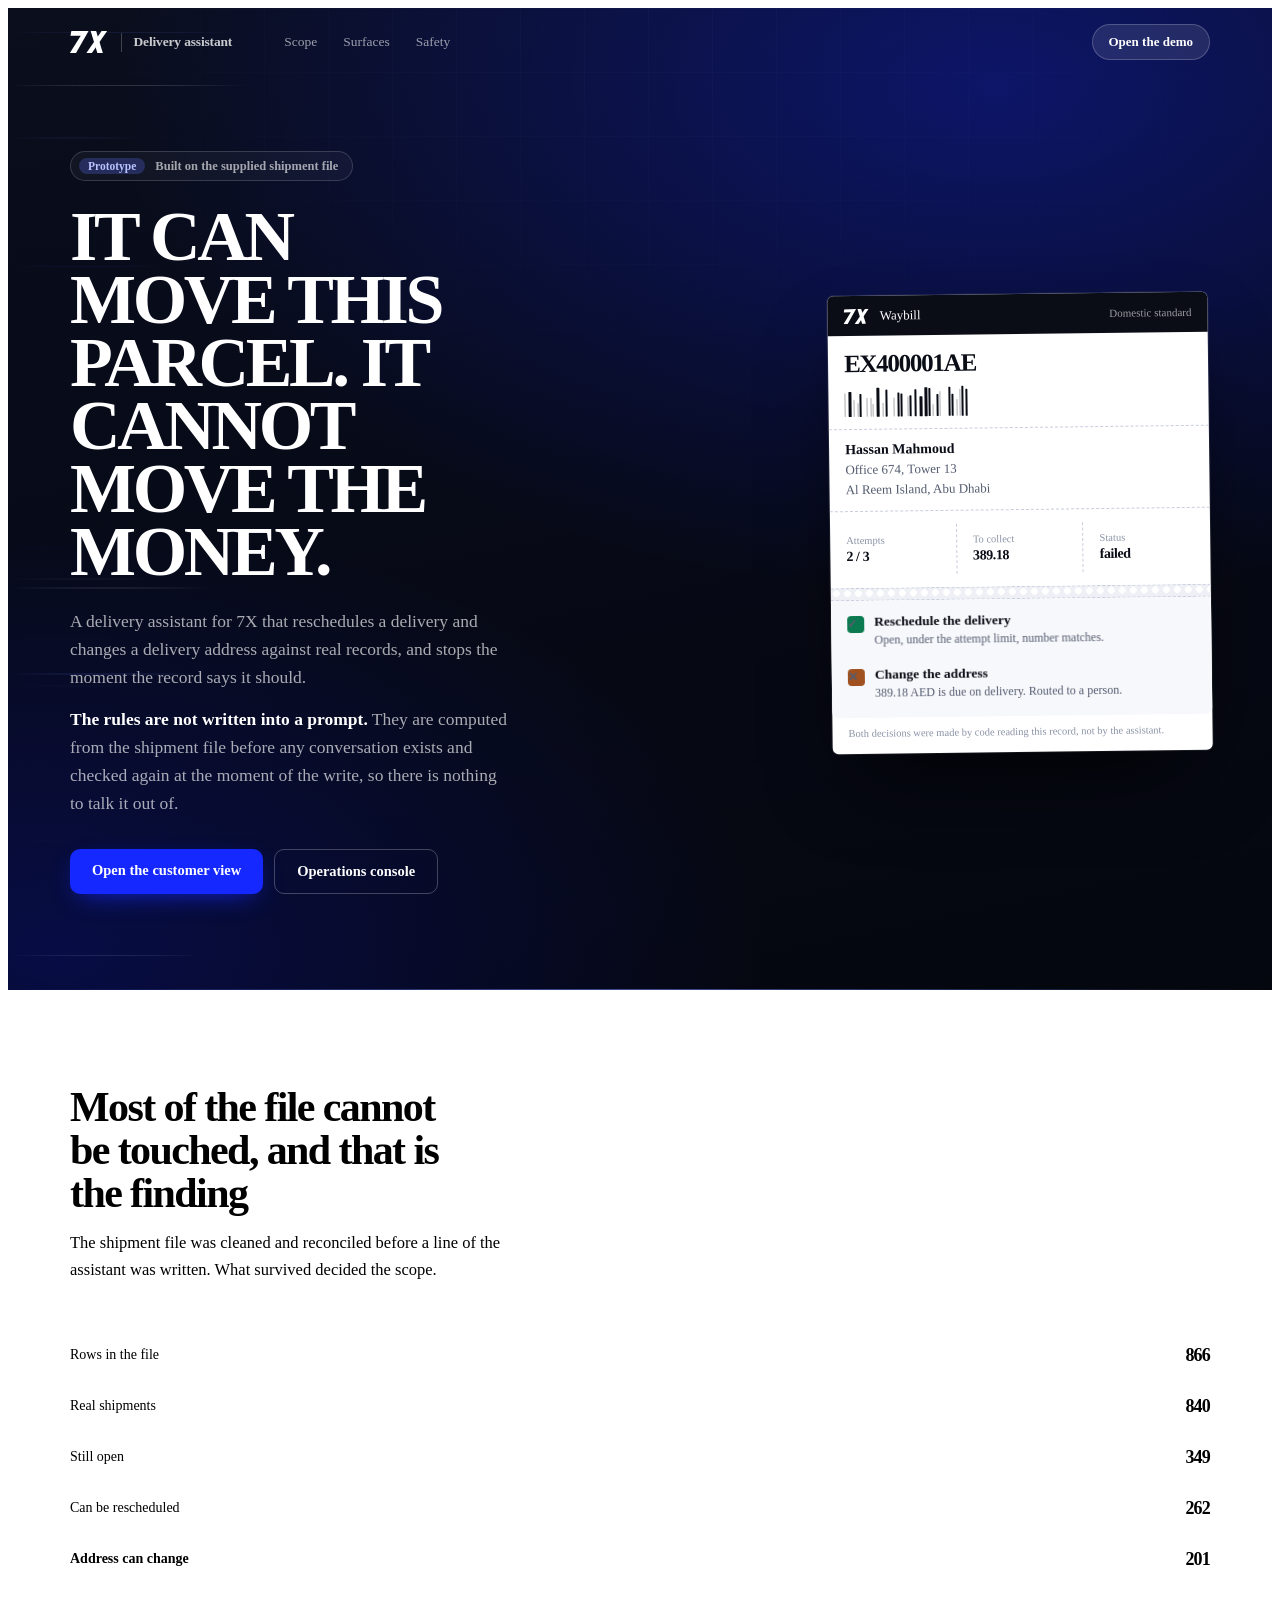
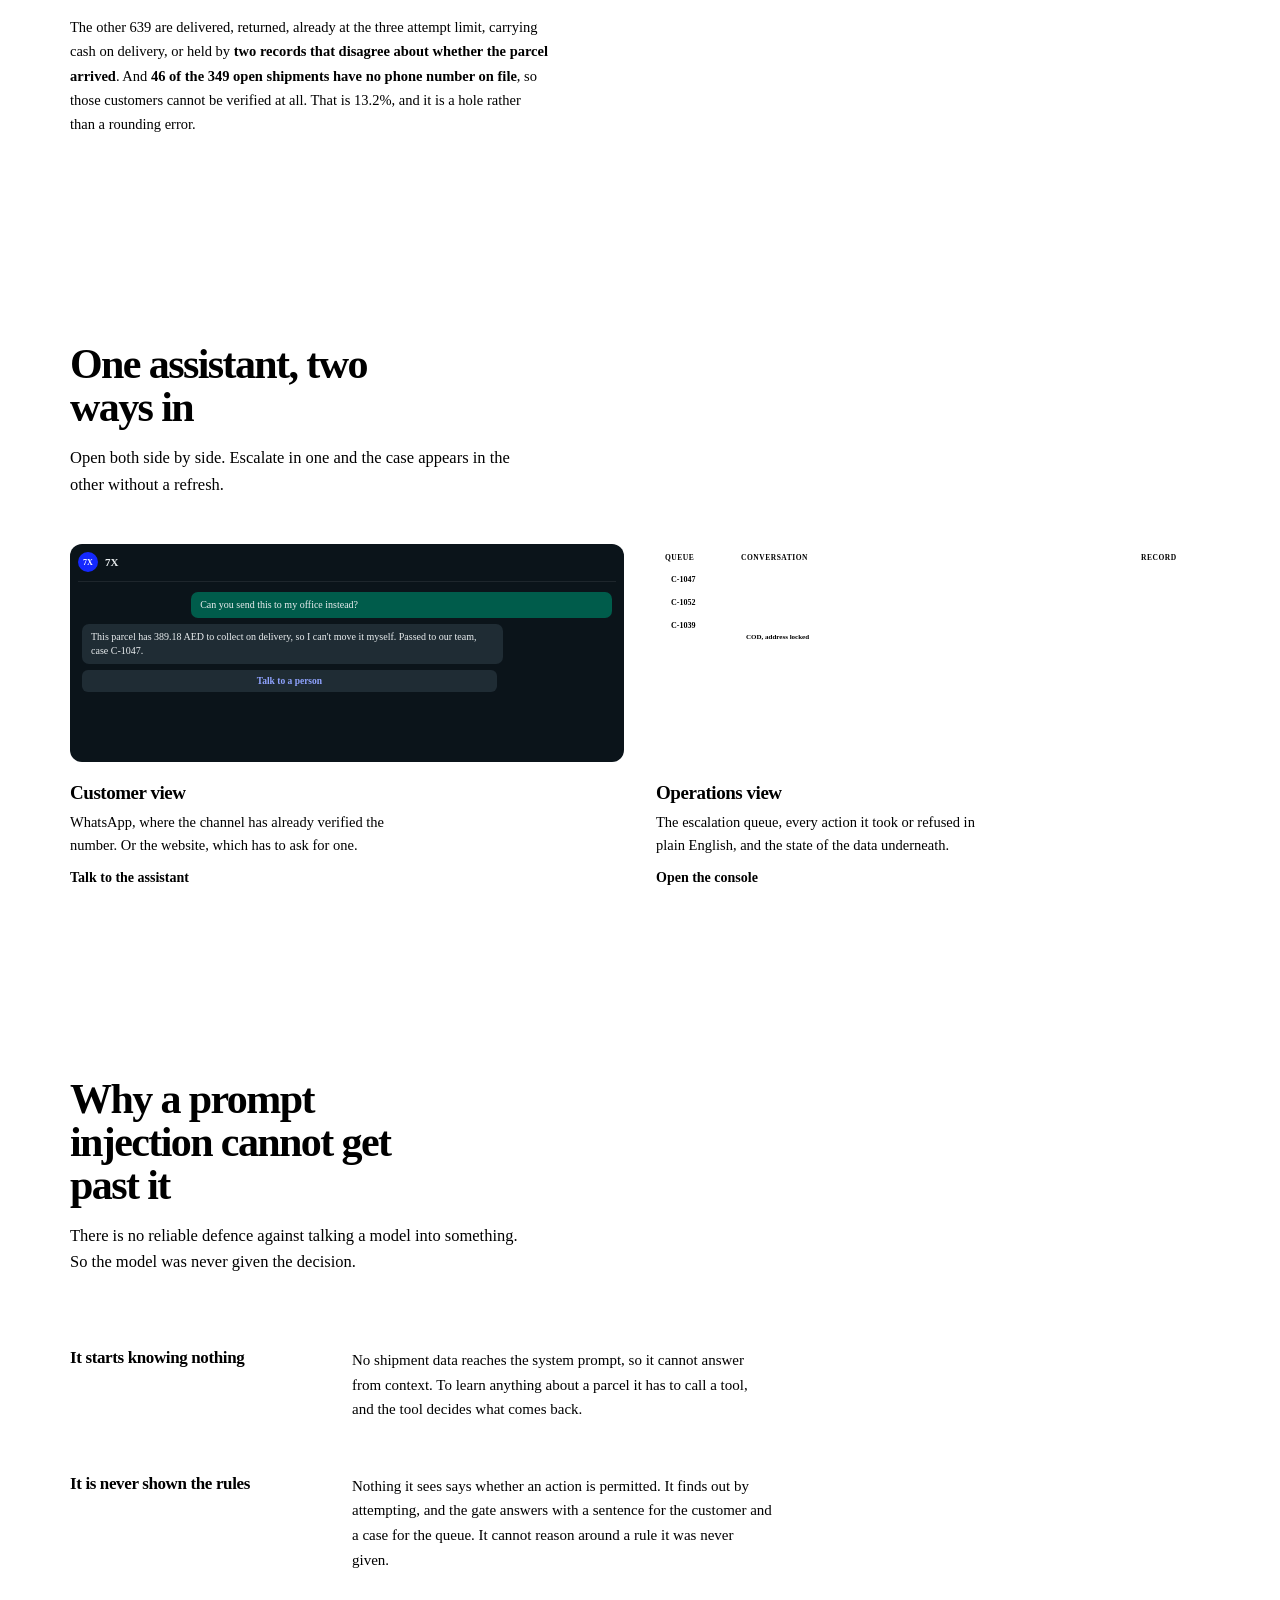
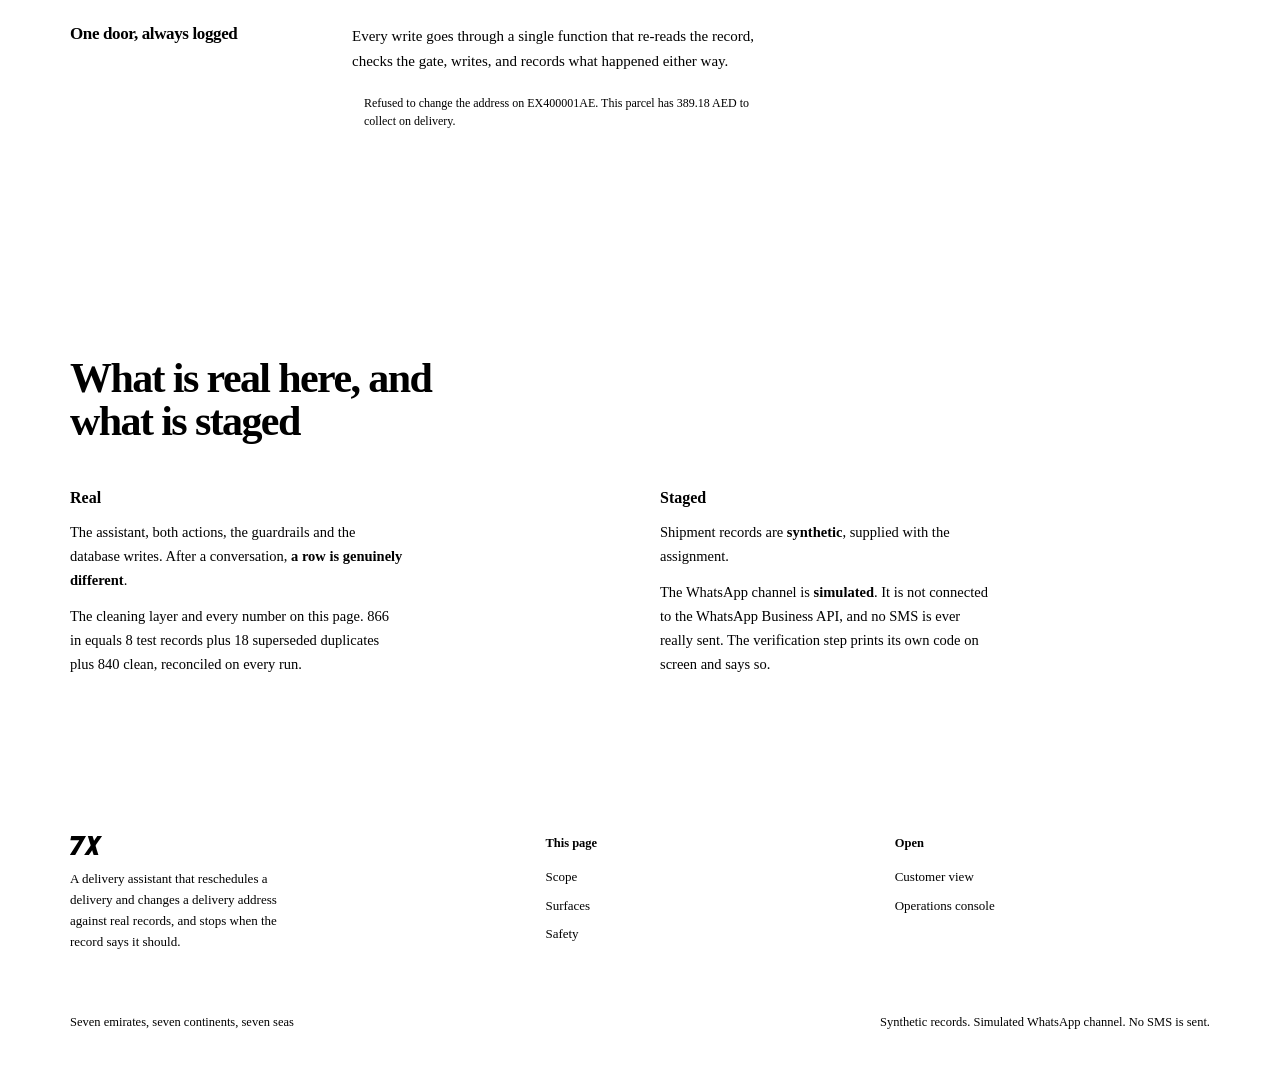
==== commit 32b1423f: "Chat: the scenario picker redesigned, and dark mode removed The picker's highlight never moved: the " ====
--- a/app/static/index.html
+++ b/app/static/index.html
@@ -19,7 +19,6 @@
 <link rel="preconnect" href="https://fonts.gstatic.com" crossorigin>
 <link rel="stylesheet" href="https://fonts.googleapis.com/css2?family=Archivo:ital,wght@0,500;0,600;0,700;0,800;1,800&display=swap">
 <link rel="stylesheet" href="/static/theme.css">
-<script src="/static/theme.js"></script>
 <style>
 /* ============================================================================
    Landing page.
@@ -96,9 +95,6 @@
 .navlinks a.on::after { content: ""; position: absolute; left: 12px; right: 12px; bottom: 2px;
                         height: 2px; border-radius: 2px; background: #5e70ff; }
 nav .sp { flex: 1; }
-nav .theme-btn { background: rgba(255,255,255,.06); border-color: rgba(255,255,255,.16);
-                 color: rgba(255,255,255,.72); height: 34px; padding: 0 13px; }
-nav .theme-btn:hover { color: #fff; border-color: rgba(255,255,255,.34); }
 .nav-cta { text-decoration: none; background: rgba(255,255,255,.1); color: #fff;
            border: 1px solid rgba(255,255,255,.2); border-radius: 100px;
            height: 34px; display: inline-flex; align-items: center; padding: 0 16px;
@@ -297,8 +293,6 @@
         <a href="#holds">Safety</a>
       </div>
       <span class="sp"></span>
-      <button class="theme-btn" onclick="toggleTheme()">
-        <span aria-hidden="true">◐</span><span data-theme-label>Dark</span></button>
       <a class="nav-cta" href="/chat">Open the demo</a>
     </nav>
   </div></div>
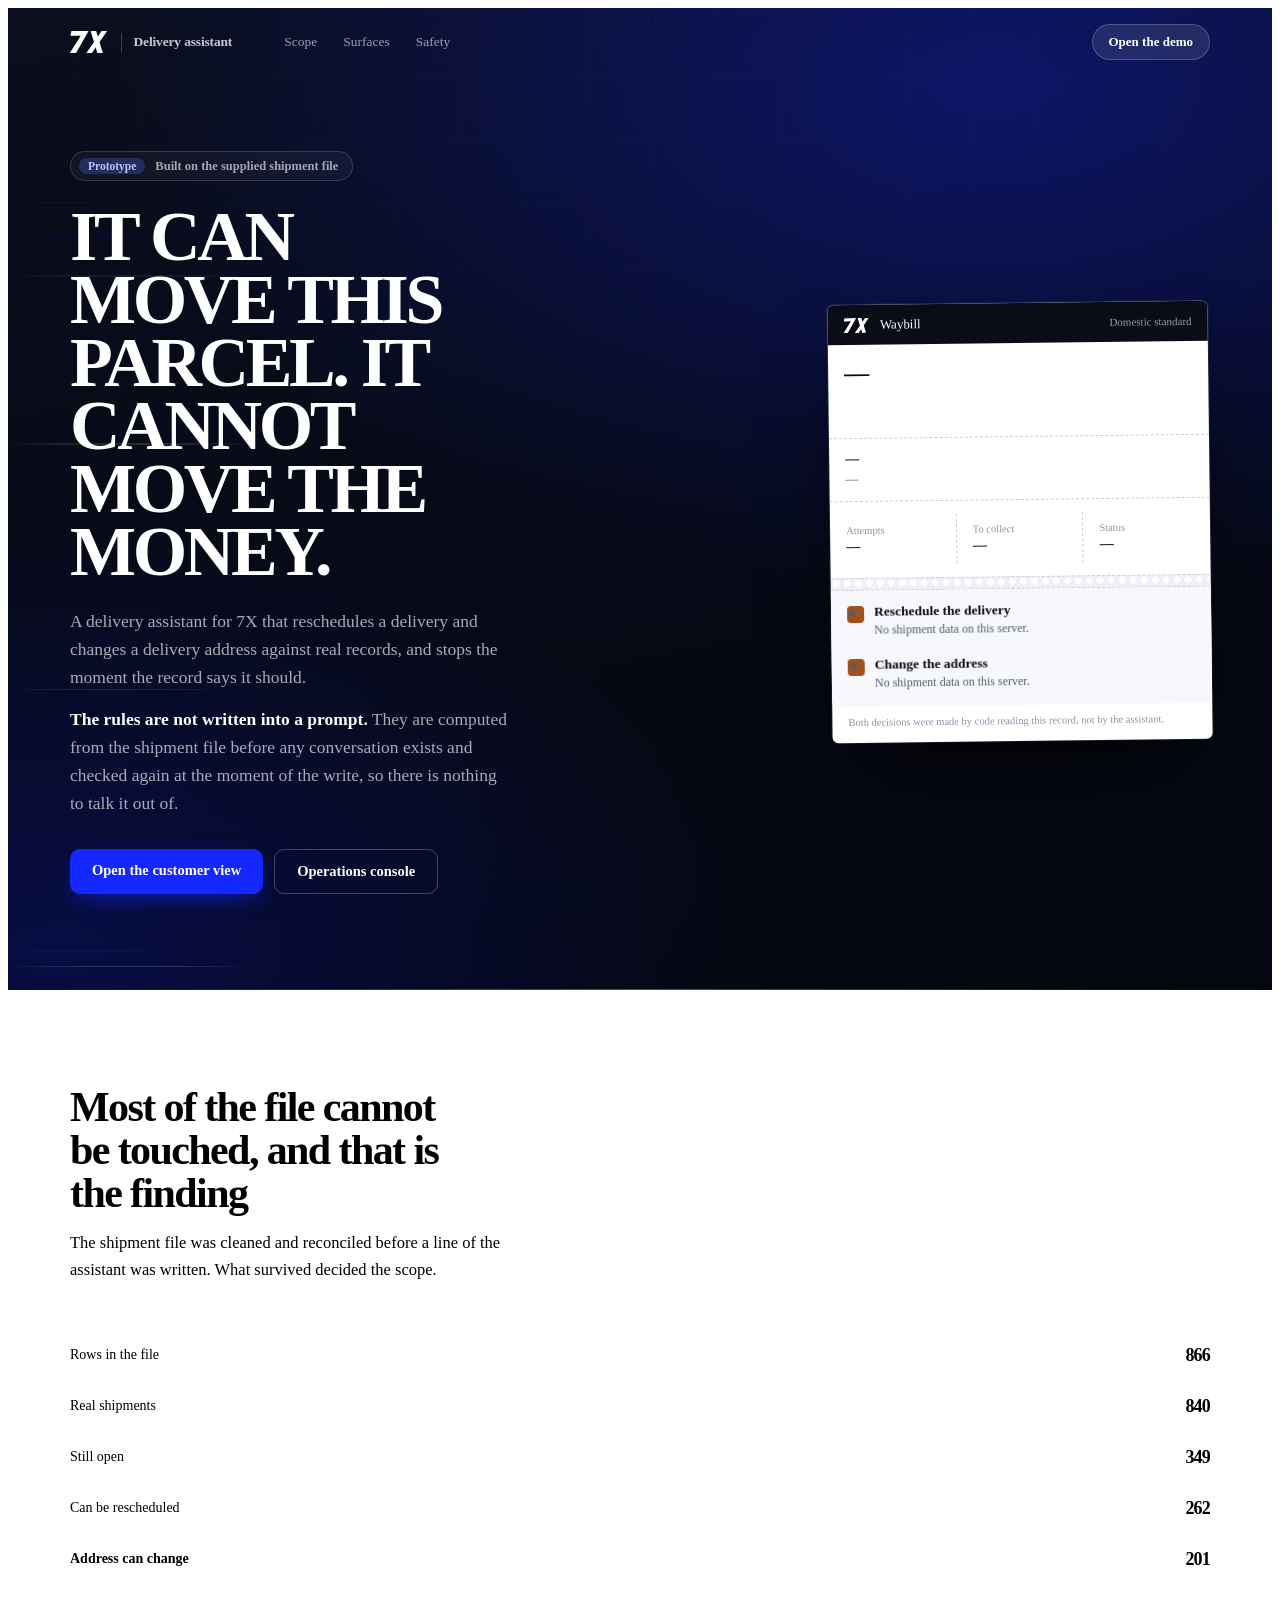
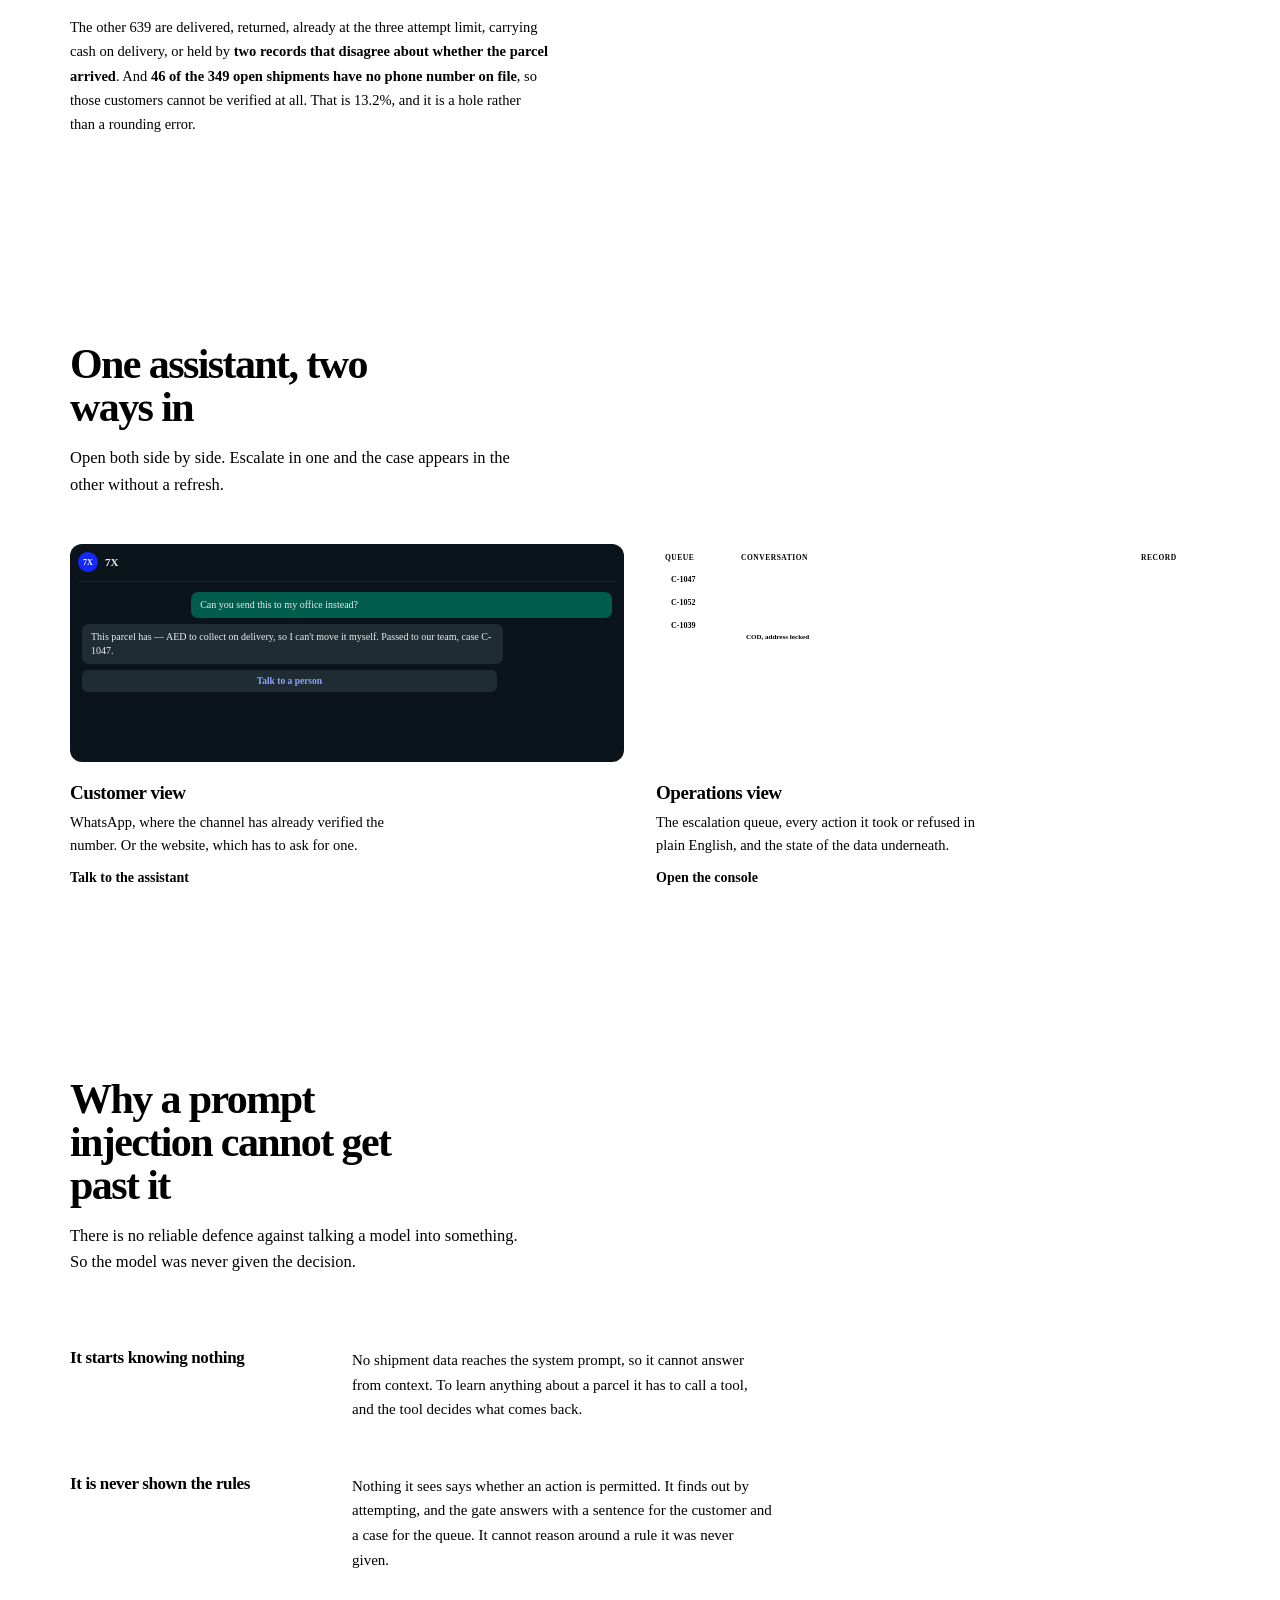
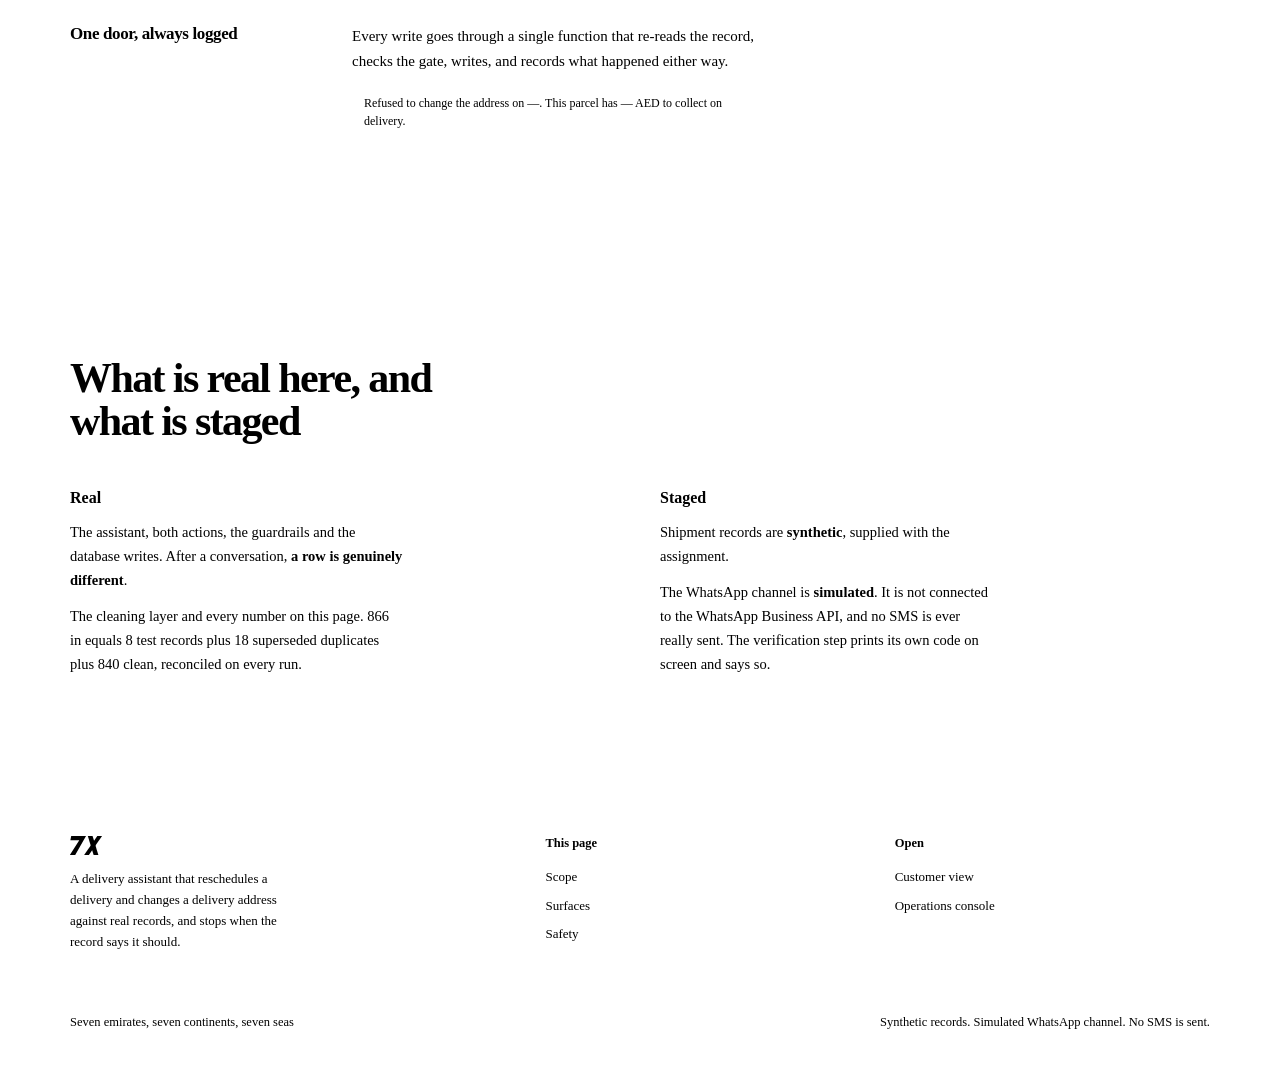
==== commit 4e7b56a6: "The landing page reads the parcel from the file, and masks the person A real customer's name, street" ====
--- a/app/static/index.html
+++ b/app/static/index.html
@@ -321,26 +321,26 @@
         <div class="bill-top"><span class="m"><svg viewBox="0 0 56 32" fill="currentColor" aria-hidden="true"><g transform="skewX(-11)"><polygon points="2,0 27,0 15,32 6,32 17,7 2,7"/><polygon points="30,0 38,0 54,32 46,32"/><polygon points="46,0 54,0 38,32 30,32"/></g></svg></span><span>Waybill</span>
           <span class="svc">Domestic standard</span></div>
         <div class="bill-id">
-          <div class="tn">EX400001AE</div>
+          <div class="tn" data-bill="tracking">&nbsp;</div>
           <div class="bars" id="bars"></div>
         </div>
         <div class="bill-to">
-          <div class="who">Hassan Mahmoud</div>
-          <div class="addr">Office 674, Tower 13<br>Al Reem Island, Abu Dhabi</div>
+          <div class="who" data-bill="person">&nbsp;</div>
+          <div class="addr" data-bill="address">&nbsp;</div>
         </div>
         <dl class="bill-data">
-          <div><dt>Attempts</dt><dd>2 / 3</dd></div>
-          <div><dt>To collect</dt><dd>389.18</dd></div>
-          <div><dt>Status</dt><dd>failed</dd></div>
+          <div><dt>Attempts</dt><dd data-bill="attempts">&nbsp;</dd></div>
+          <div><dt>To collect</dt><dd data-bill="cod">&nbsp;</dd></div>
+          <div><dt>Status</dt><dd data-bill="status">&nbsp;</dd></div>
         </dl>
         <div class="perf"></div>
         <div class="verdicts">
-          <div class="vrow v-ok"><span class="vmark">✓</span>
+          <div class="vrow" data-verdict="reschedule"><span class="vmark"></span>
             <div><b>Reschedule the delivery</b>
-              <span>Open, under the attempt limit, number matches.</span></div></div>
-          <div class="vrow v-no"><span class="vmark">✕</span>
+              <span class="vwhy">&nbsp;</span></div></div>
+          <div class="vrow" data-verdict="address"><span class="vmark"></span>
             <div><b>Change the address</b>
-              <span>389.18 AED is due on delivery. Routed to a person.</span></div></div>
+              <span class="vwhy">&nbsp;</span></div></div>
         </div>
         <div class="bill-note">Both decisions were made by code reading this record,
           not by the assistant.</div>
@@ -396,8 +396,8 @@
           <div class="mini-wa">
             <div class="hd"><span class="av">7X</span><span class="nm">7X</span></div>
             <div class="bub2 o">Can you send this to my office instead?</div>
-            <div class="bub2 i">This parcel has 389.18 AED to collect on delivery, so I can't
-              move it myself. Passed to our team, case C-1047.</div>
+            <div class="bub2 i">This parcel has <span data-bill="cod">&nbsp;</span> AED to collect on
+              delivery, so I can't move it myself. Passed to our team, case C-1047.</div>
             <div class="rb">Talk to a person</div>
           </div>
         </div>
@@ -463,8 +463,8 @@
       <h4>One door, always logged</h4>
       <p>Every write goes through a single function that re-reads the record, checks the gate,
          writes, and records what happened either way.
-         <code>Refused to change the address on EX400001AE. This parcel has 389.18 AED to collect
-         on delivery.</code></p>
+         <code>Refused to change the address on <span data-bill="tracking">&nbsp;</span>. This parcel
+         has <span data-bill="cod">&nbsp;</span> AED to collect on delivery.</code></p>
     </div>
   </div>
 </section>
@@ -540,9 +540,9 @@
   }
 })();
 
-/* The barcode encodes the tracking number above it rather than being texture. */
-(function () {
-  const tn = document.querySelector(".bill .tn").textContent.trim();
+/* The barcode encodes the tracking number above it rather than being texture, so it
+   is drawn once the record has arrived. */
+function drawBars(tn) {
   const bars = document.getElementById("bars");
   let s = 0; for (const ch of tn) s = (s * 33 + ch.charCodeAt(0)) >>> 0;
   for (let i = 0; i < 50; i++) {
@@ -553,6 +553,38 @@
     b.style.opacity = ((s >> 4) % 3 === 0) ? ".35" : "1";
     bars.appendChild(b);
   }
+}
+
+/* Every shipment fact on this page is read from the file through /api/sample, where the
+   person is masked before it is sent. Nothing about a real parcel is written into this
+   document, so the page cannot drift from the data and cannot publish a customer. */
+(function () {
+  const put = (k, v) => document.querySelectorAll(`[data-bill="${k}"]`)
+    .forEach(el => el.textContent = v);
+  const verdict = (k, ok, why) => {
+    const row = document.querySelector(`[data-verdict="${k}"]`);
+    if (!row) return;
+    row.classList.add(ok ? "v-ok" : "v-no");
+    row.querySelector(".vmark").textContent = ok ? "\u2713" : "\u2715";
+    row.querySelector(".vwhy").textContent = why;
+  };
+  fetch("/api/sample").then(r => r.ok ? r.json() : Promise.reject(r.status)).then(s => {
+    const cod = s.cod.toFixed(2);
+    put("tracking", s.tracking_number);
+    put("person", s.person);
+    put("address", s.address);
+    put("attempts", `${s.attempts} / ${s.max_attempts}`);
+    put("cod", cod);
+    put("status", s.status.replace(/_/g, " ").replace(/^./, m => m.toUpperCase()));
+    verdict("reschedule", s.can_reschedule, s.reschedule_why);
+    verdict("address", s.can_change_address, s.change_address_why);
+    drawBars(s.tracking_number);
+  }).catch(() => {
+    // The file never reached this server. An empty waybill is honest; a made-up one is not.
+    ["tracking", "person", "address", "attempts", "cod", "status"].forEach(k => put(k, "\u2014"));
+    verdict("reschedule", false, "No shipment data on this server.");
+    verdict("address", false, "No shipment data on this server.");
+  });
 })();
 
 /* The nav gains its ground once the hero band is behind it, and marks which
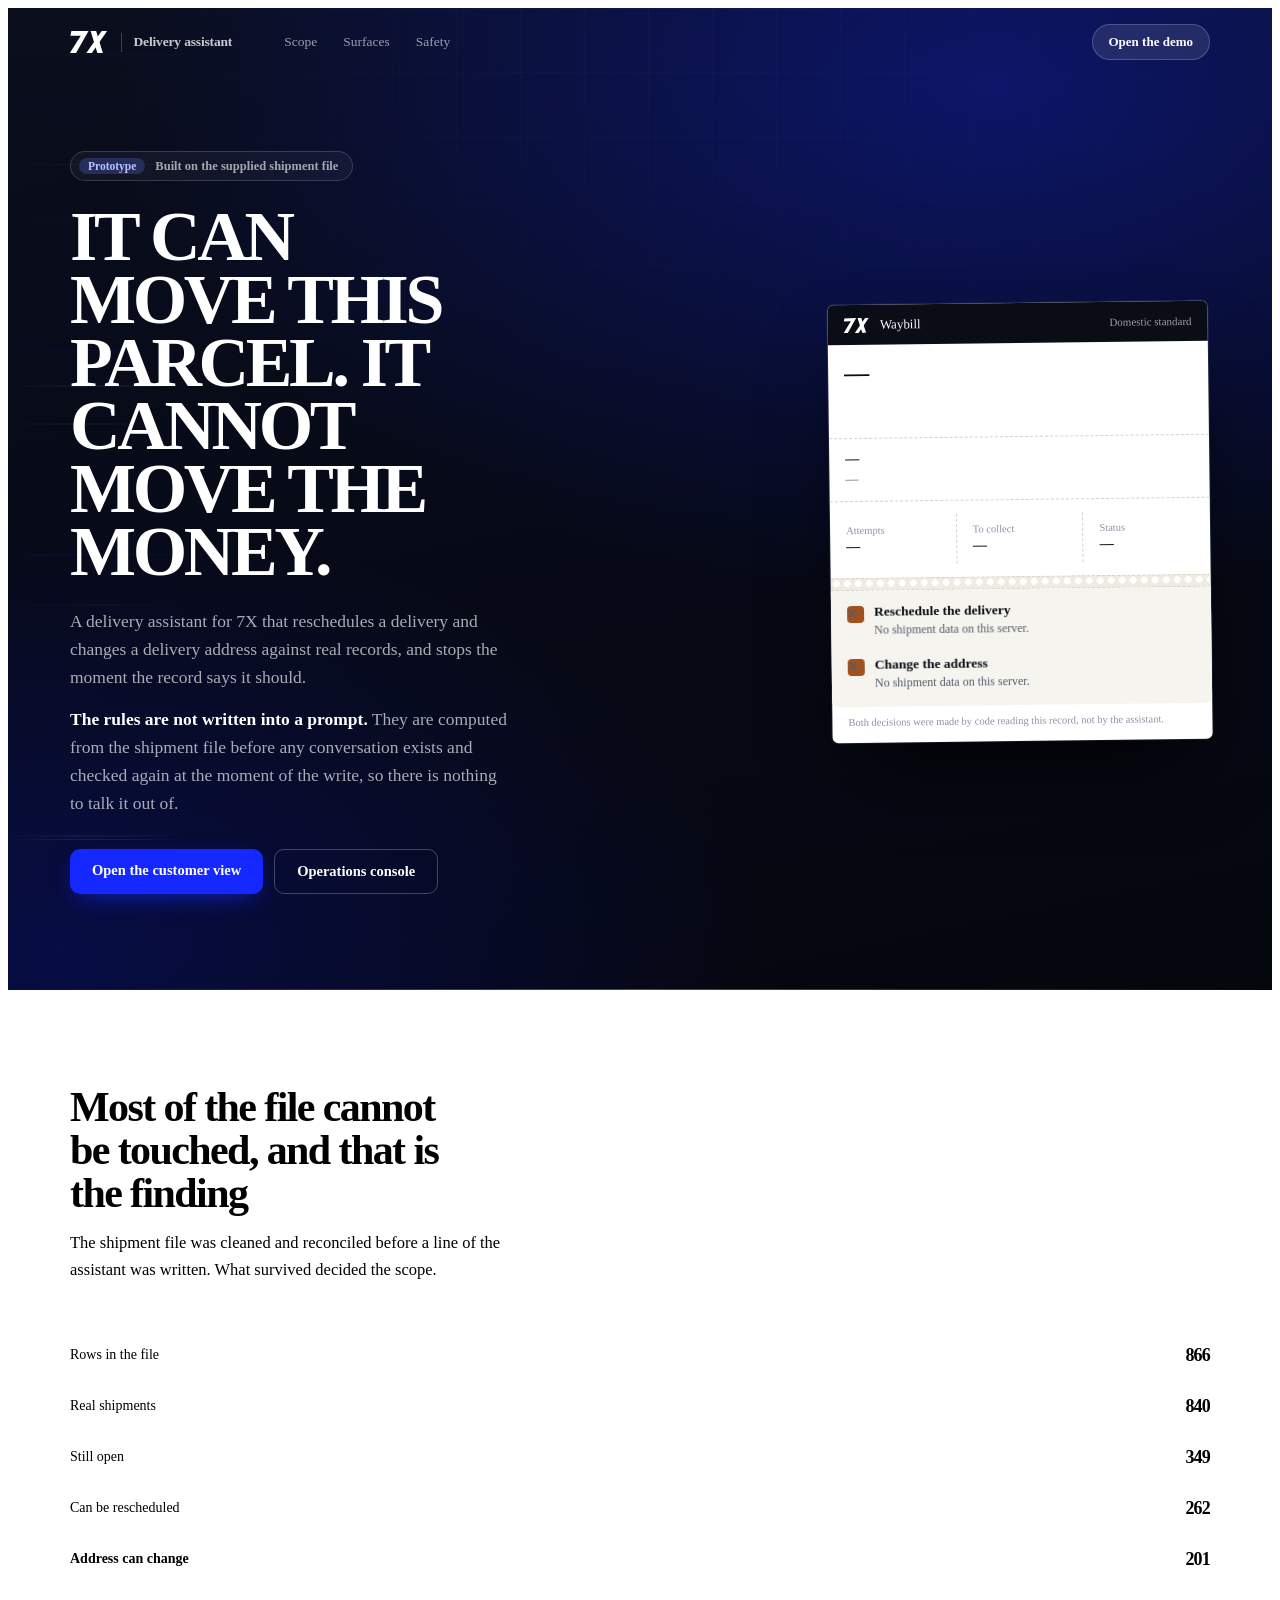
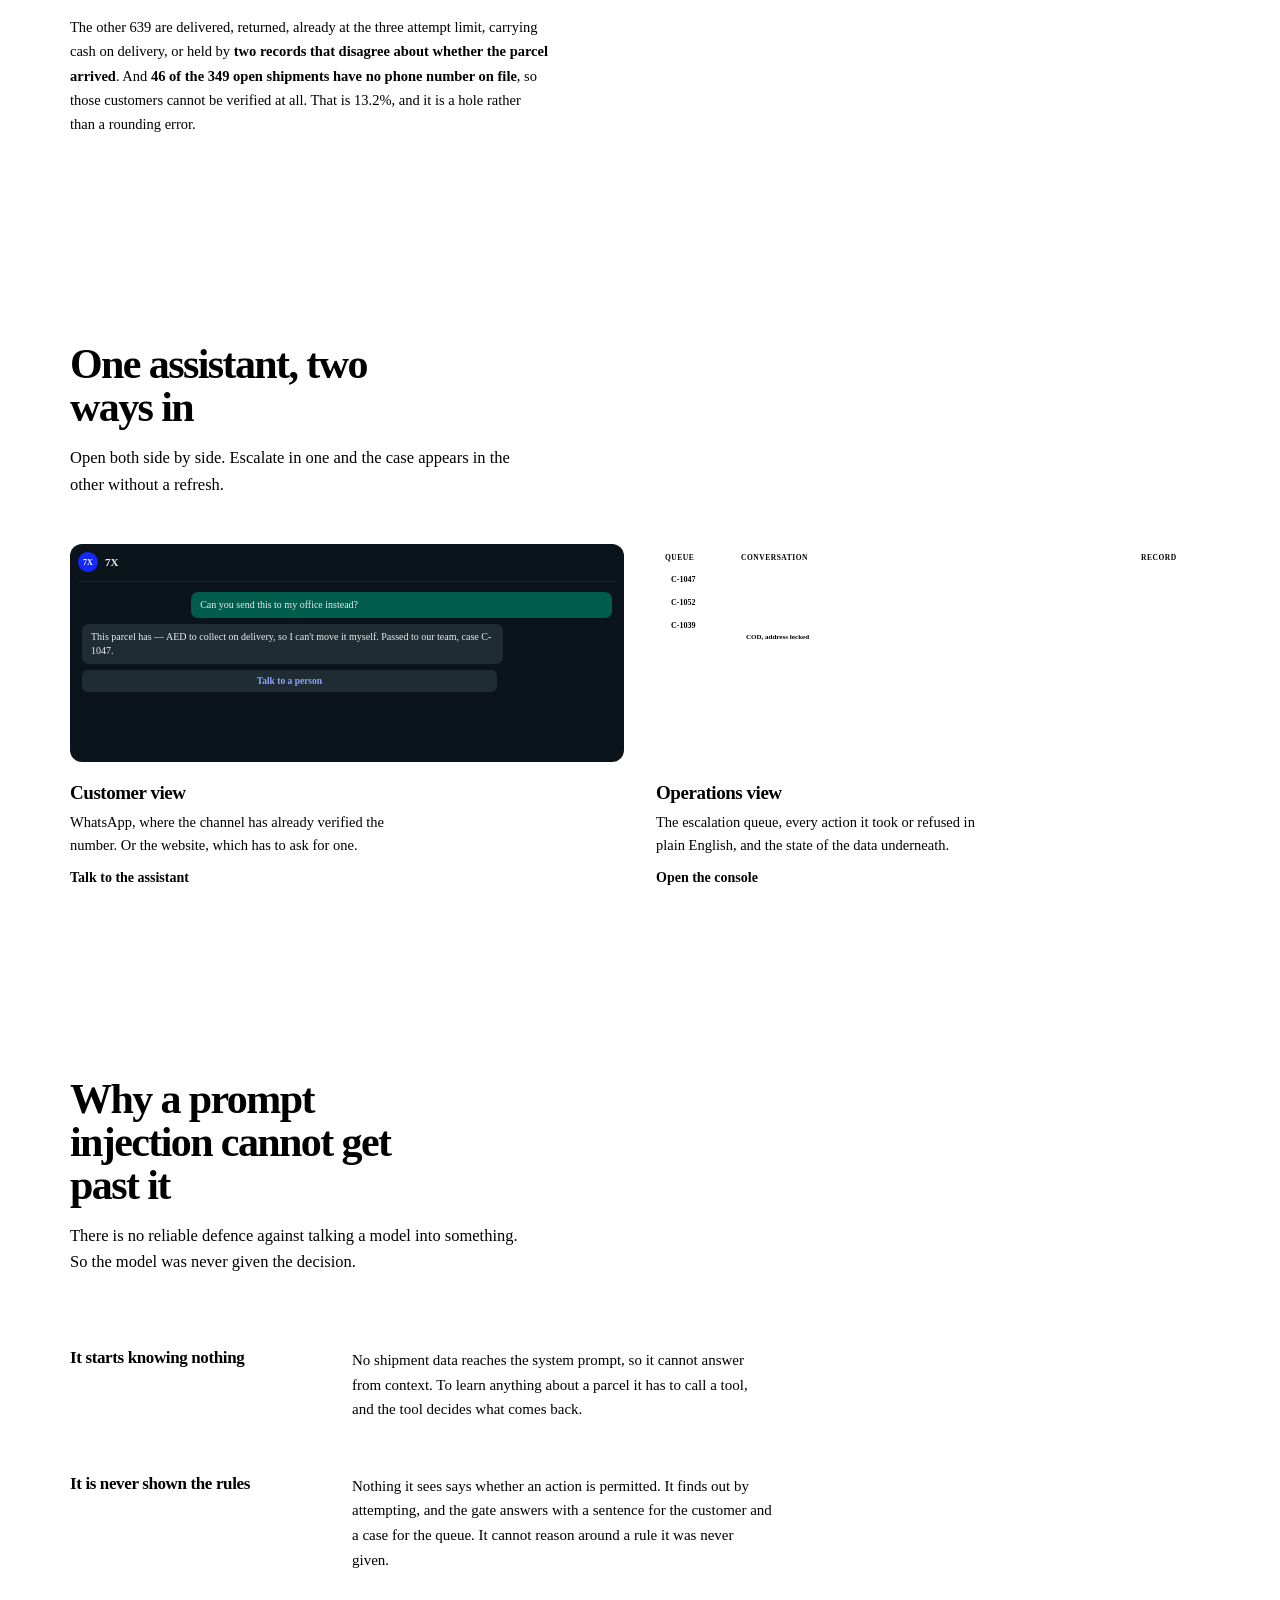
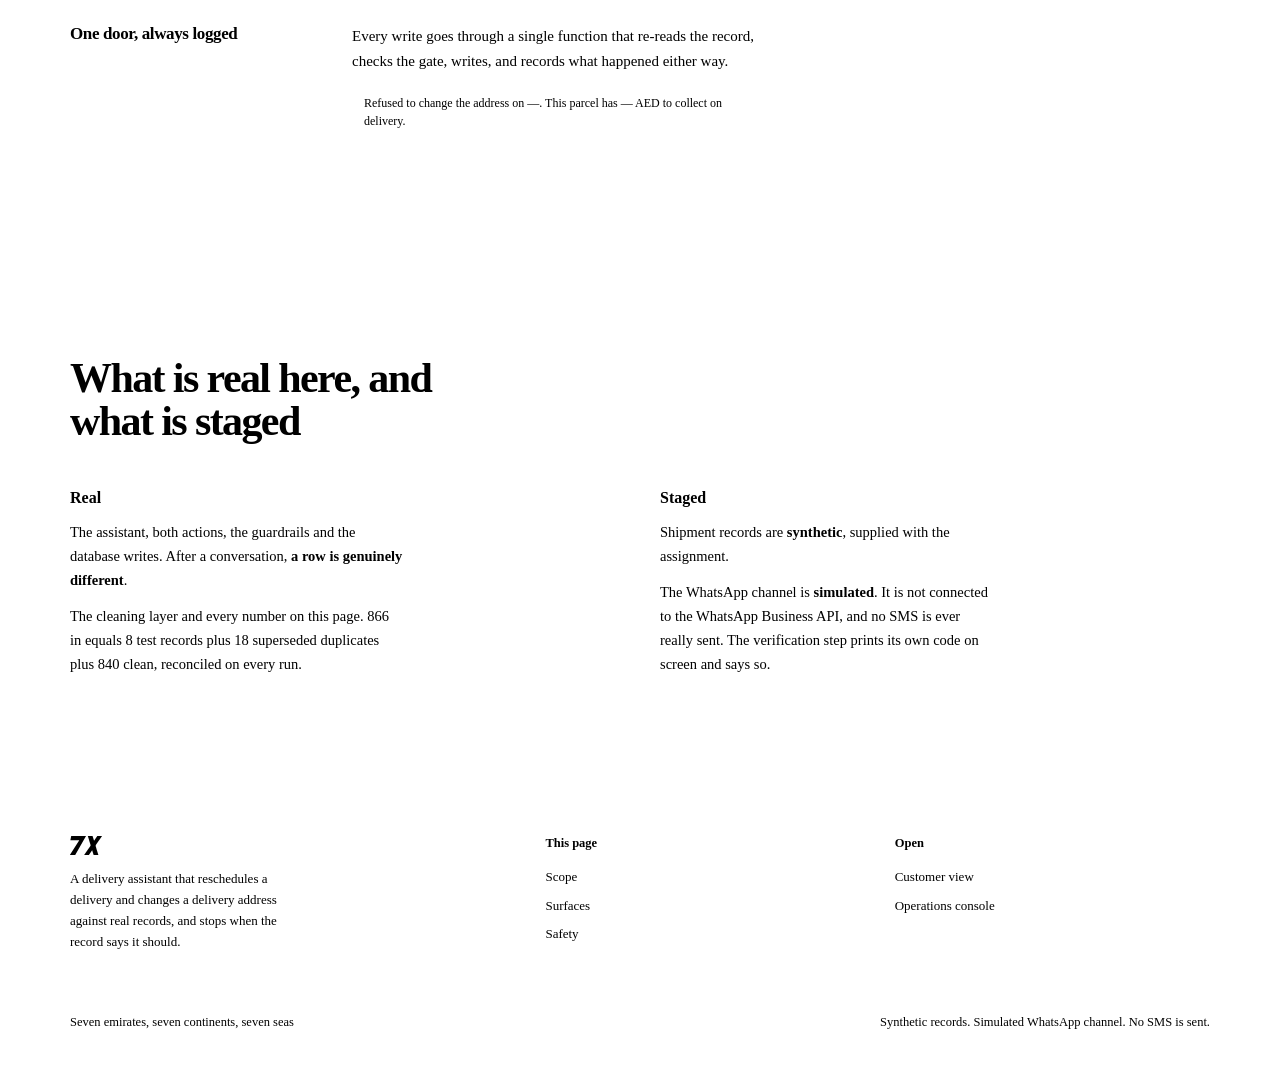
==== commit 58c1c7ab: "The ground is paper and the faces are chosen, not inherited Two grounds before this one were wrong i" ====
--- a/app/static/index.html
+++ b/app/static/index.html
@@ -17,7 +17,7 @@
 <link rel="preconnect" href="https://fonts.gstatic.com" crossorigin>
 <link rel="preconnect" href="https://fonts.googleapis.com">
 <link rel="preconnect" href="https://fonts.gstatic.com" crossorigin>
-<link rel="stylesheet" href="https://fonts.googleapis.com/css2?family=Archivo:ital,wght@0,500;0,600;0,700;0,800;1,800&display=swap">
+<link rel="stylesheet" href="https://fonts.googleapis.com/css2?family=Archivo:ital,wght@0,500;0,600;0,700;0,800;1,800&family=IBM+Plex+Sans:wght@400..700&family=IBM+Plex+Sans+Arabic:wght@400;500;600;700&family=JetBrains+Mono:wght@400..700&display=swap">
 <link rel="stylesheet" href="/static/theme.css">
 <style>
 /* ============================================================================
@@ -141,26 +141,26 @@
             background: #0a0c16; color: #fff; border-radius: 6px 6px 0 0; }
 .bill-top .m svg { display: block; height: 15px; width: auto; color: #fff; }
 .bill-top .svc { margin-left: auto; font-size: 11px; color: rgba(255,255,255,.6); }
-.bill-id { padding: 15px 16px 12px; border-bottom: 1px dashed #c9cede; }
+.bill-id { padding: 15px 16px 12px; border-bottom: 1px dashed #D8D2C5; }
 .bill-id .tn { font-family: var(--mono); font-size: 25px; font-weight: 600;
                letter-spacing: -.05em; line-height: 1; }
 .bars { display: flex; align-items: flex-end; gap: 1.5px; height: 30px; margin-top: 11px; }
 .bars i { display: block; background: #0a0c16; border-radius: .5px; }
-.bill-to { padding: 12px 16px; border-bottom: 1px dashed #c9cede; }
+.bill-to { padding: 12px 16px; border-bottom: 1px dashed #D8D2C5; }
 .bill-to .who { font-weight: 650; font-size: 14px; margin-bottom: 2px; }
 .bill-to .addr { color: #545c70; line-height: 1.5; }
 .bill-data { display: grid; grid-template-columns: 1fr 1fr 1fr; }
-.bill-data div { padding: 10px 16px; border-right: 1px dashed #c9cede; }
+.bill-data div { padding: 10px 16px; border-right: 1px dashed #D8D2C5; }
 .bill-data div:last-child { border-right: 0; }
 .bill-data dt { font-size: 10.5px; color: #8b93a6; margin-bottom: 3px; }
 .bill-data dd { margin: 0; font-family: var(--mono); font-size: 14px; font-weight: 600;
                 letter-spacing: -.03em; }
-.perf { height: 11px; background: #eef0f6;
-        border-top: 1px dashed #c9cede; border-bottom: 1px dashed #c9cede;
+.perf { height: 11px; background: #EFEBE2;
+        border-top: 1px dashed #D8D2C5; border-bottom: 1px dashed #D8D2C5;
         -webkit-mask-image: radial-gradient(circle at 5.5px 50%, transparent 3.2px, #000 3.4px);
         mask-image: radial-gradient(circle at 5.5px 50%, transparent 3.2px, #000 3.4px);
         -webkit-mask-size: 11px 11px; mask-size: 11px 11px; }
-.verdicts { padding: 4px 0 6px; background: #f7f8fb; border-radius: 0 0 6px 6px; }
+.verdicts { padding: 4px 0 6px; background: #F6F4EF; border-radius: 0 0 6px 6px; }
 .vrow { display: flex; align-items: flex-start; gap: 10px; padding: 9px 16px;
         opacity: 0; transform: translateY(5px); }
 .vrow.in { animation: land .5s cubic-bezier(.2,.75,.3,1) forwards; }
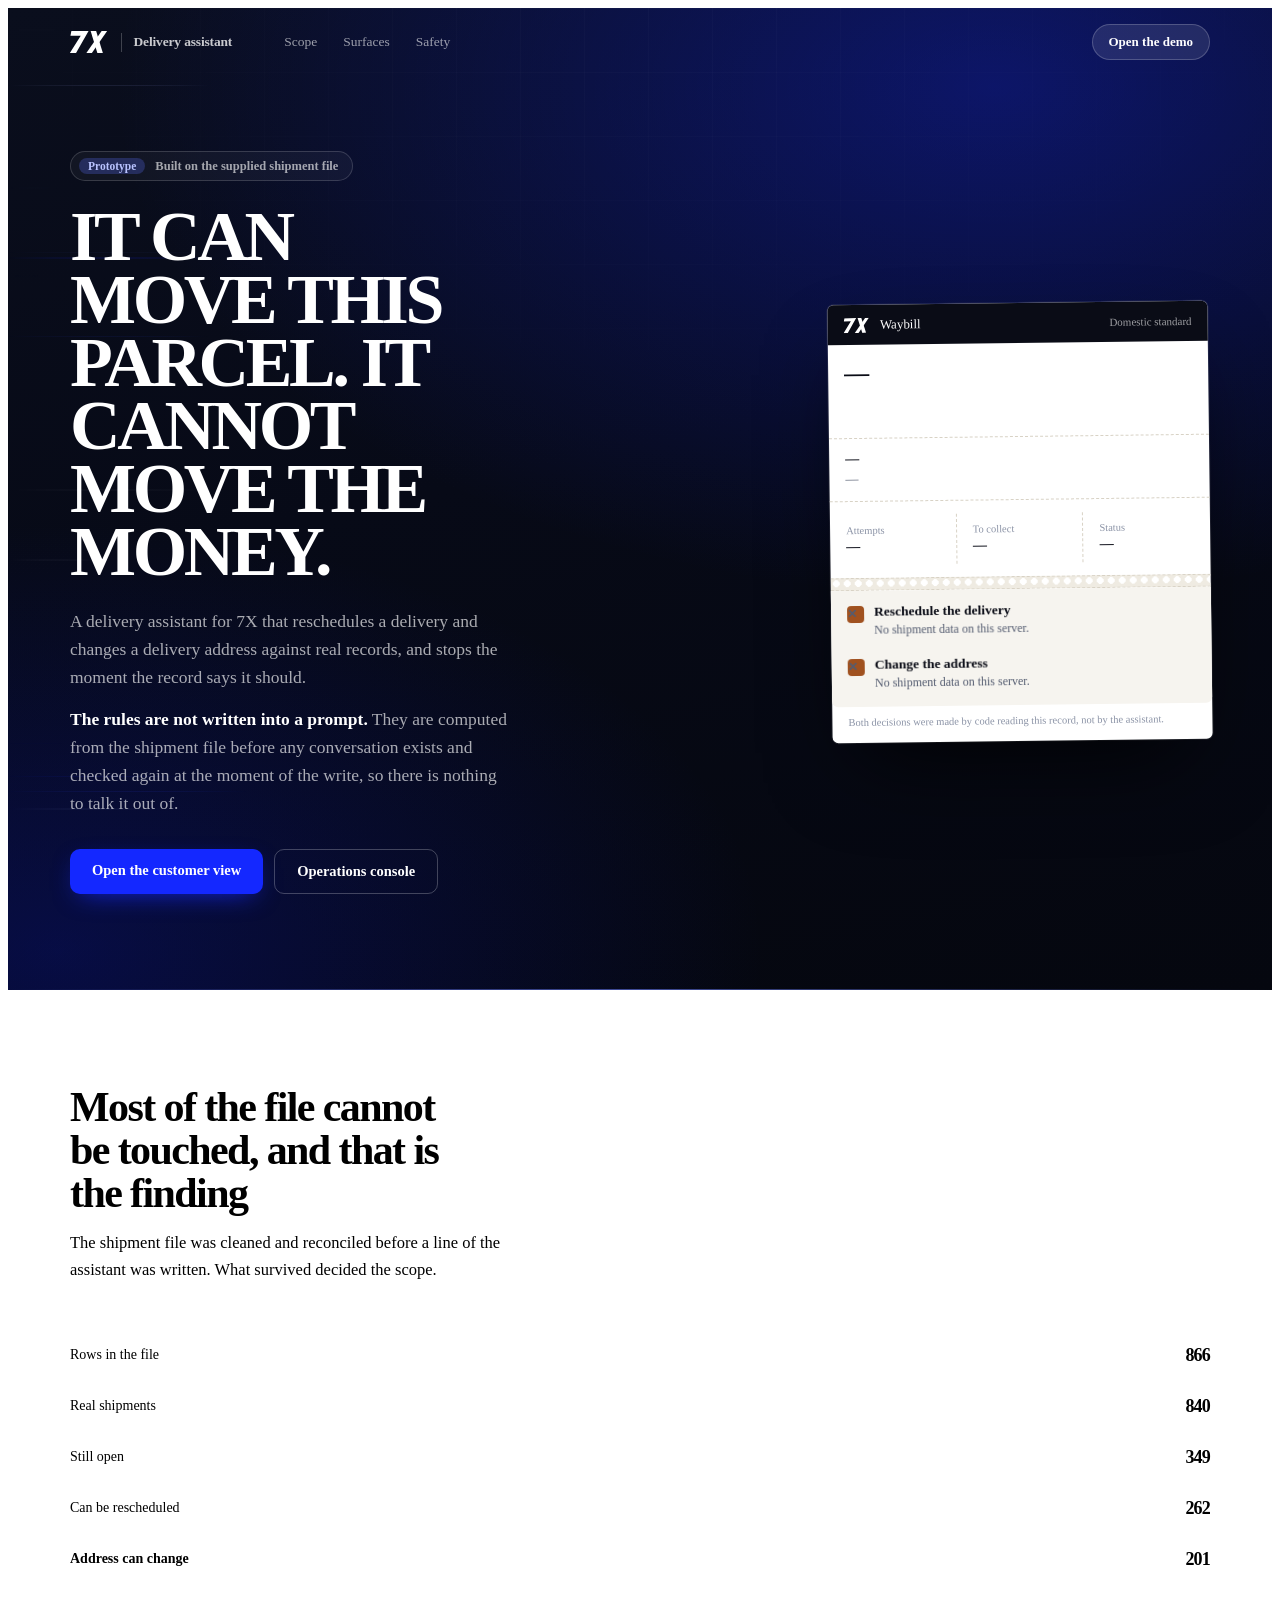
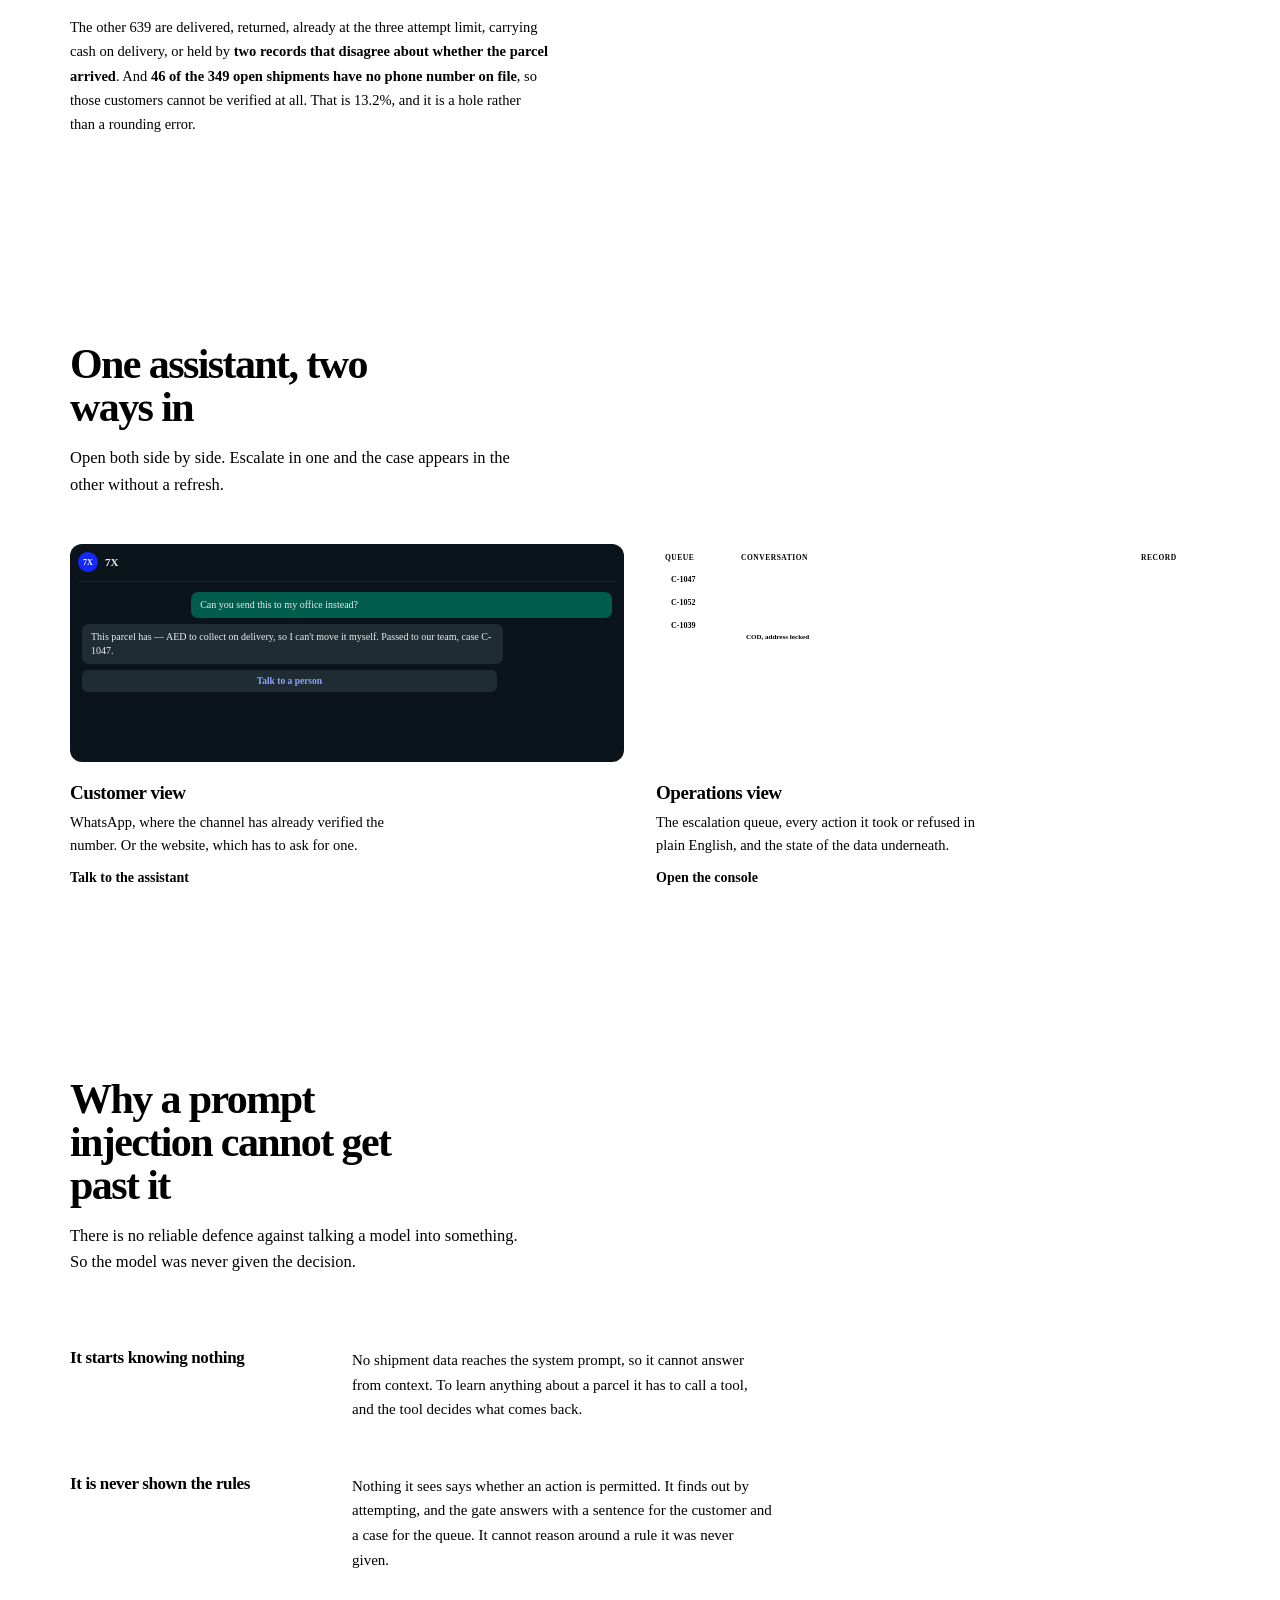
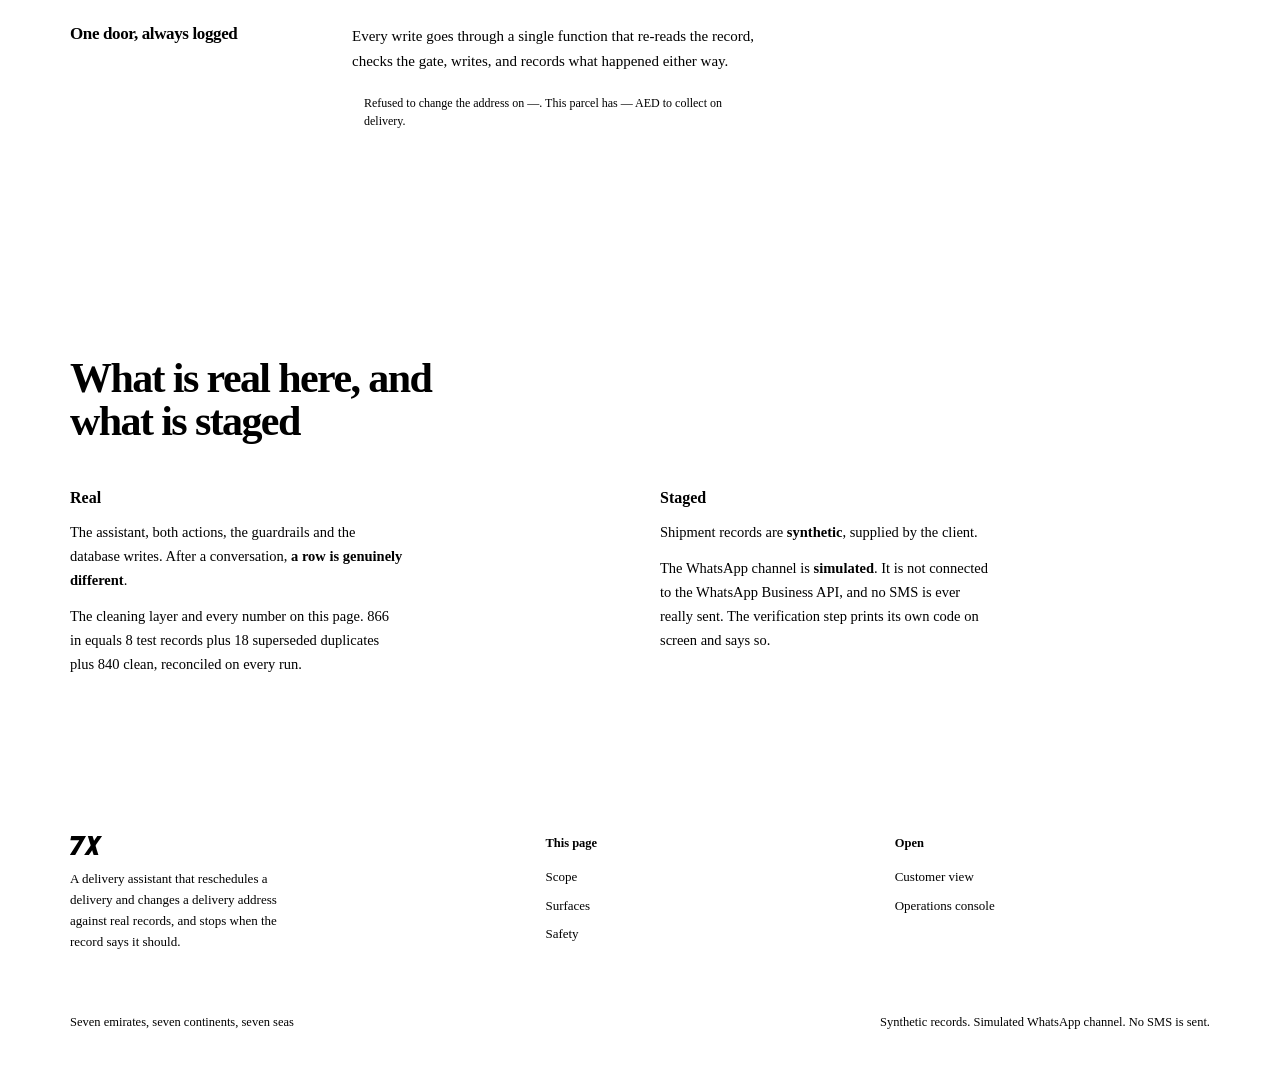
==== commit 0b093b8e: "Present the repository as a client project for 7X The README, design notes, research and code commen" ====
--- a/app/static/index.html
+++ b/app/static/index.html
@@ -483,7 +483,7 @@
       </div>
       <div>
         <h4>Staged</h4>
-        <p>Shipment records are <strong>synthetic</strong>, supplied with the assignment.</p>
+        <p>Shipment records are <strong>synthetic</strong>, supplied by the client.</p>
         <p>The WhatsApp channel is <strong>simulated</strong>. It is not connected to the WhatsApp
            Business API, and no SMS is ever really sent. The verification step prints its own code
            on screen and says so.</p>
